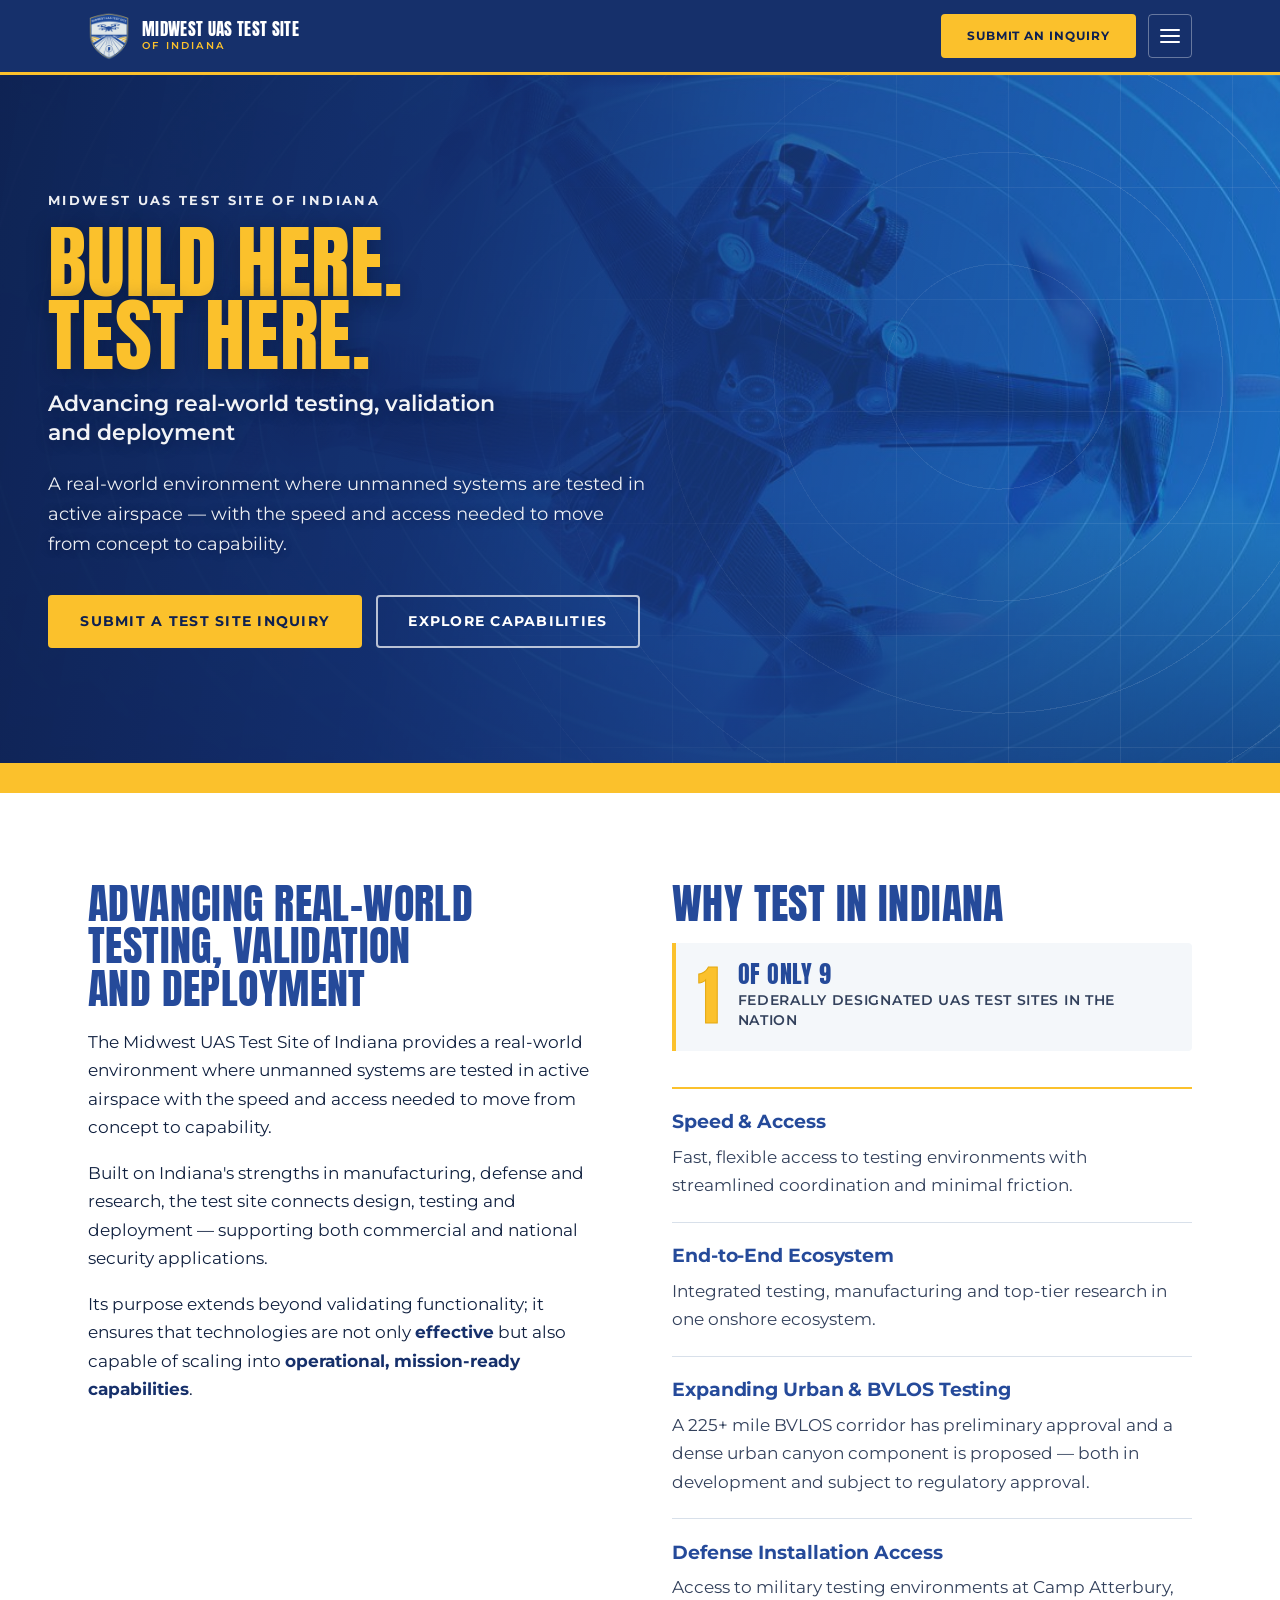
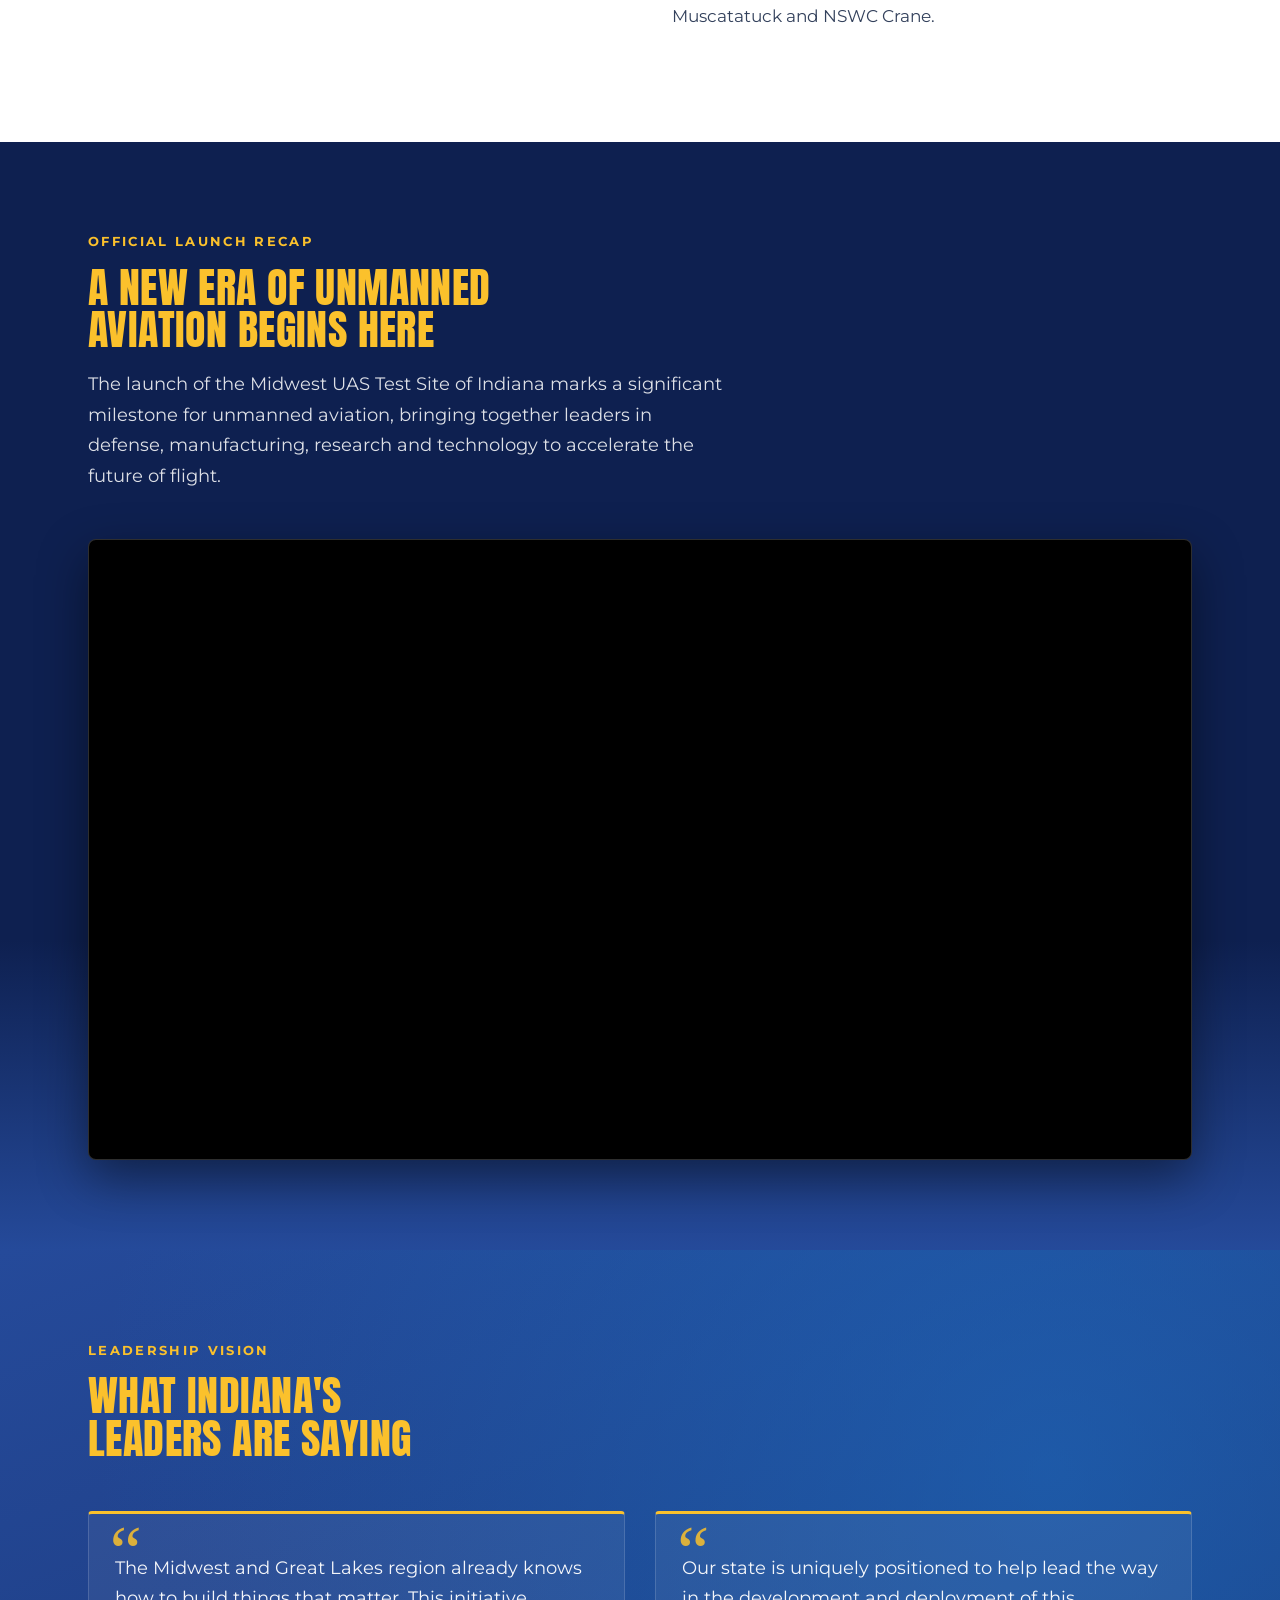
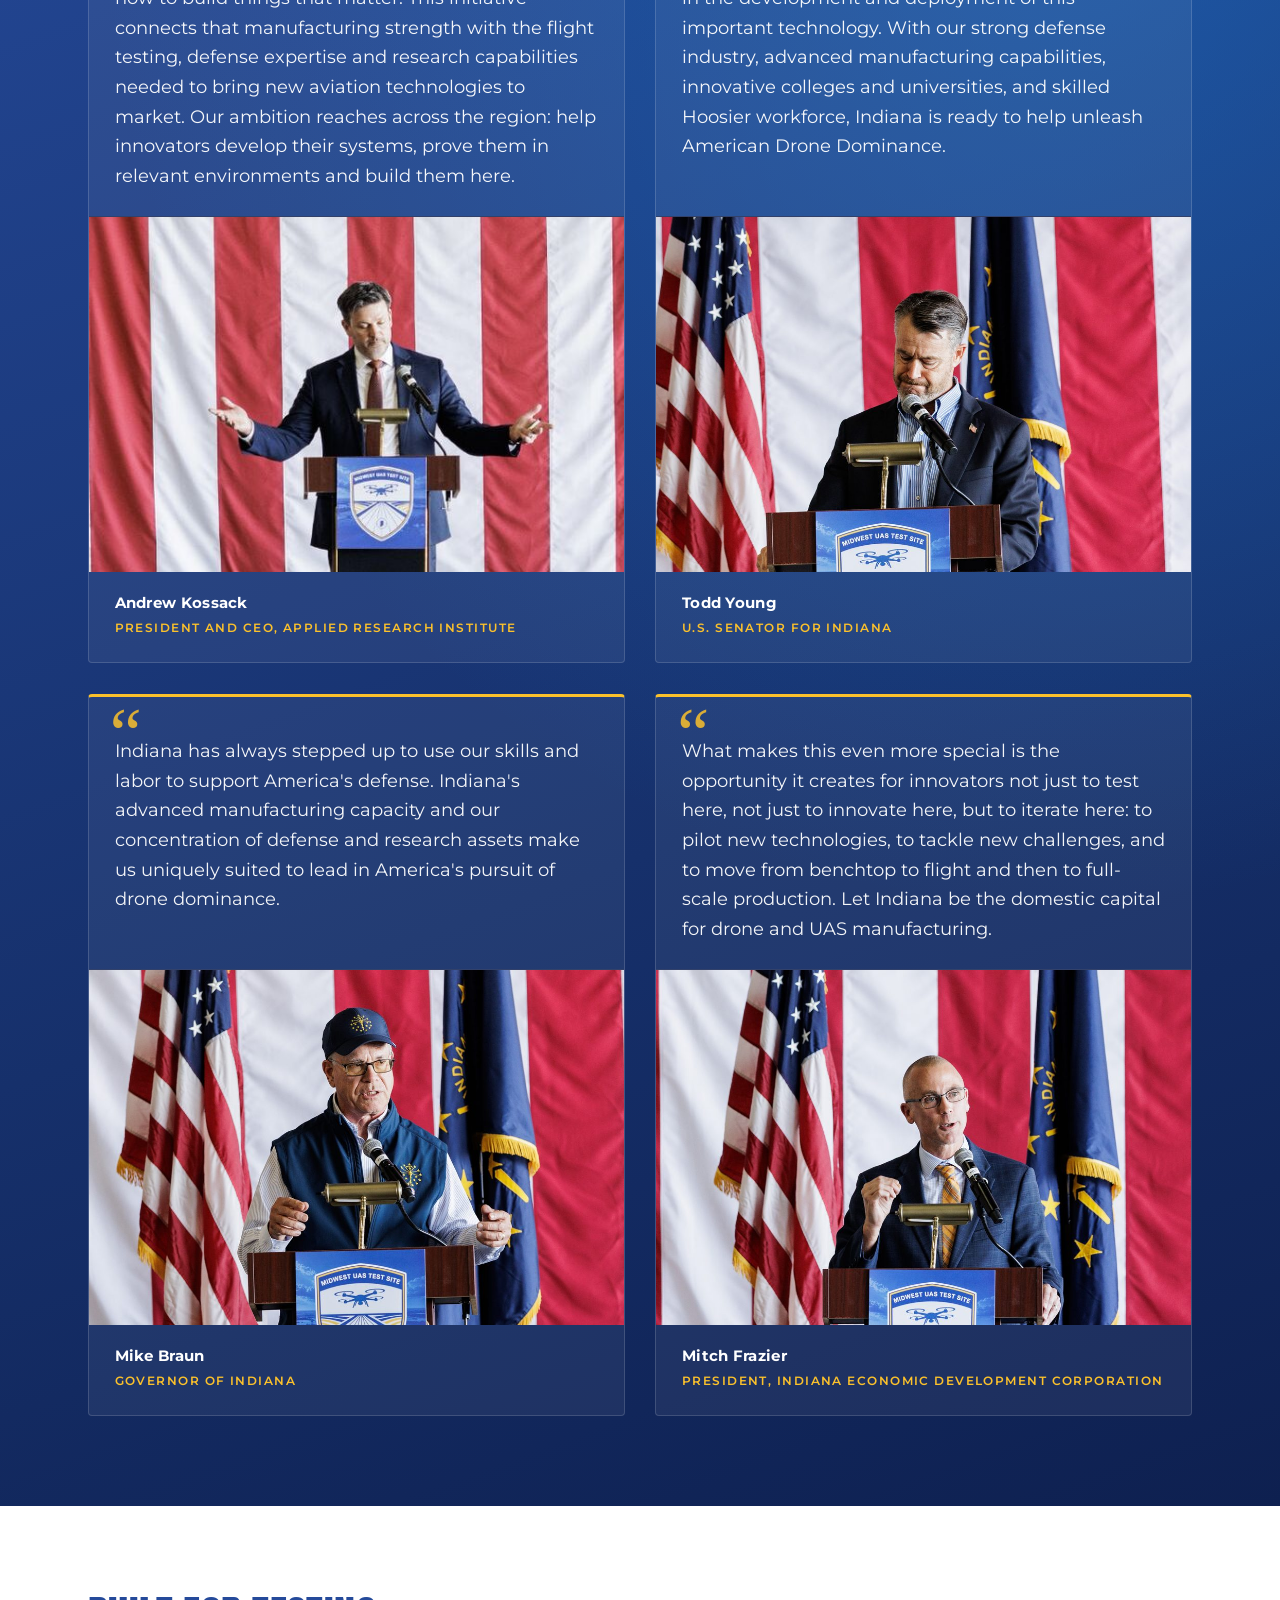
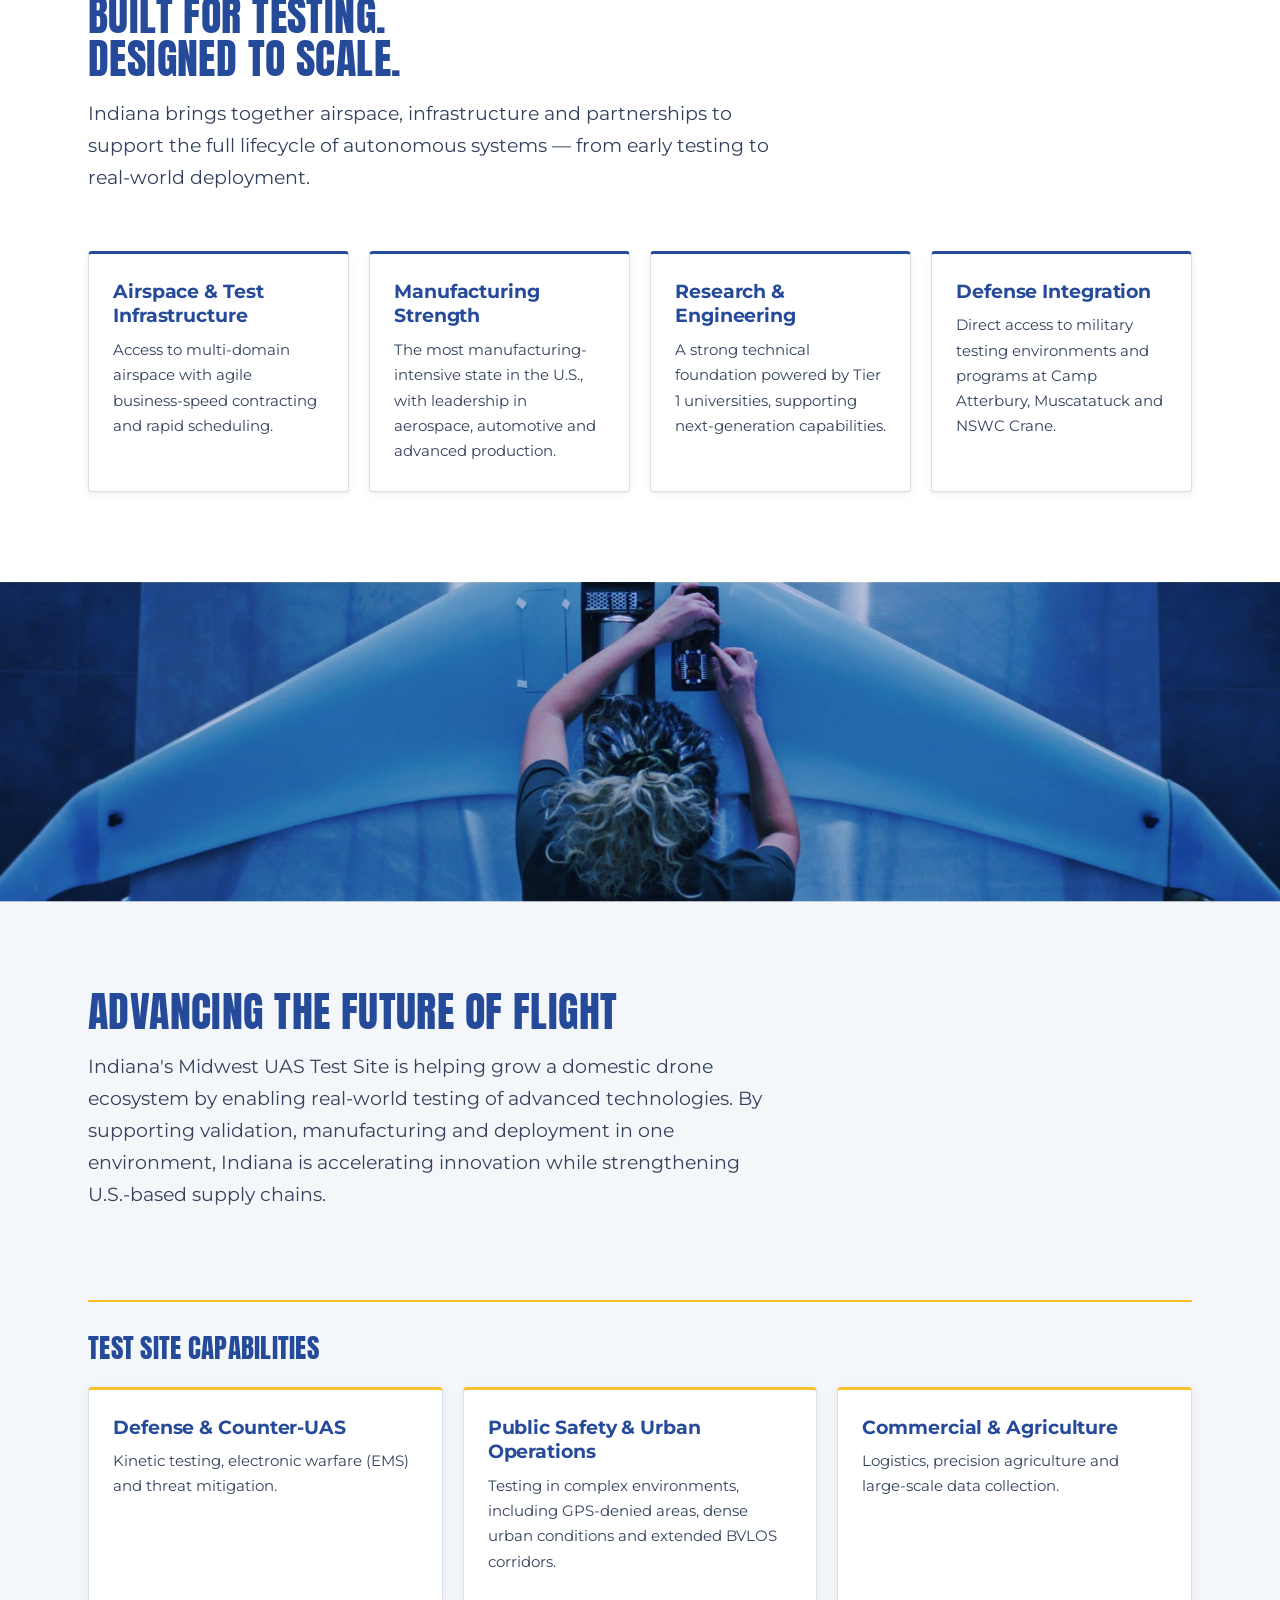
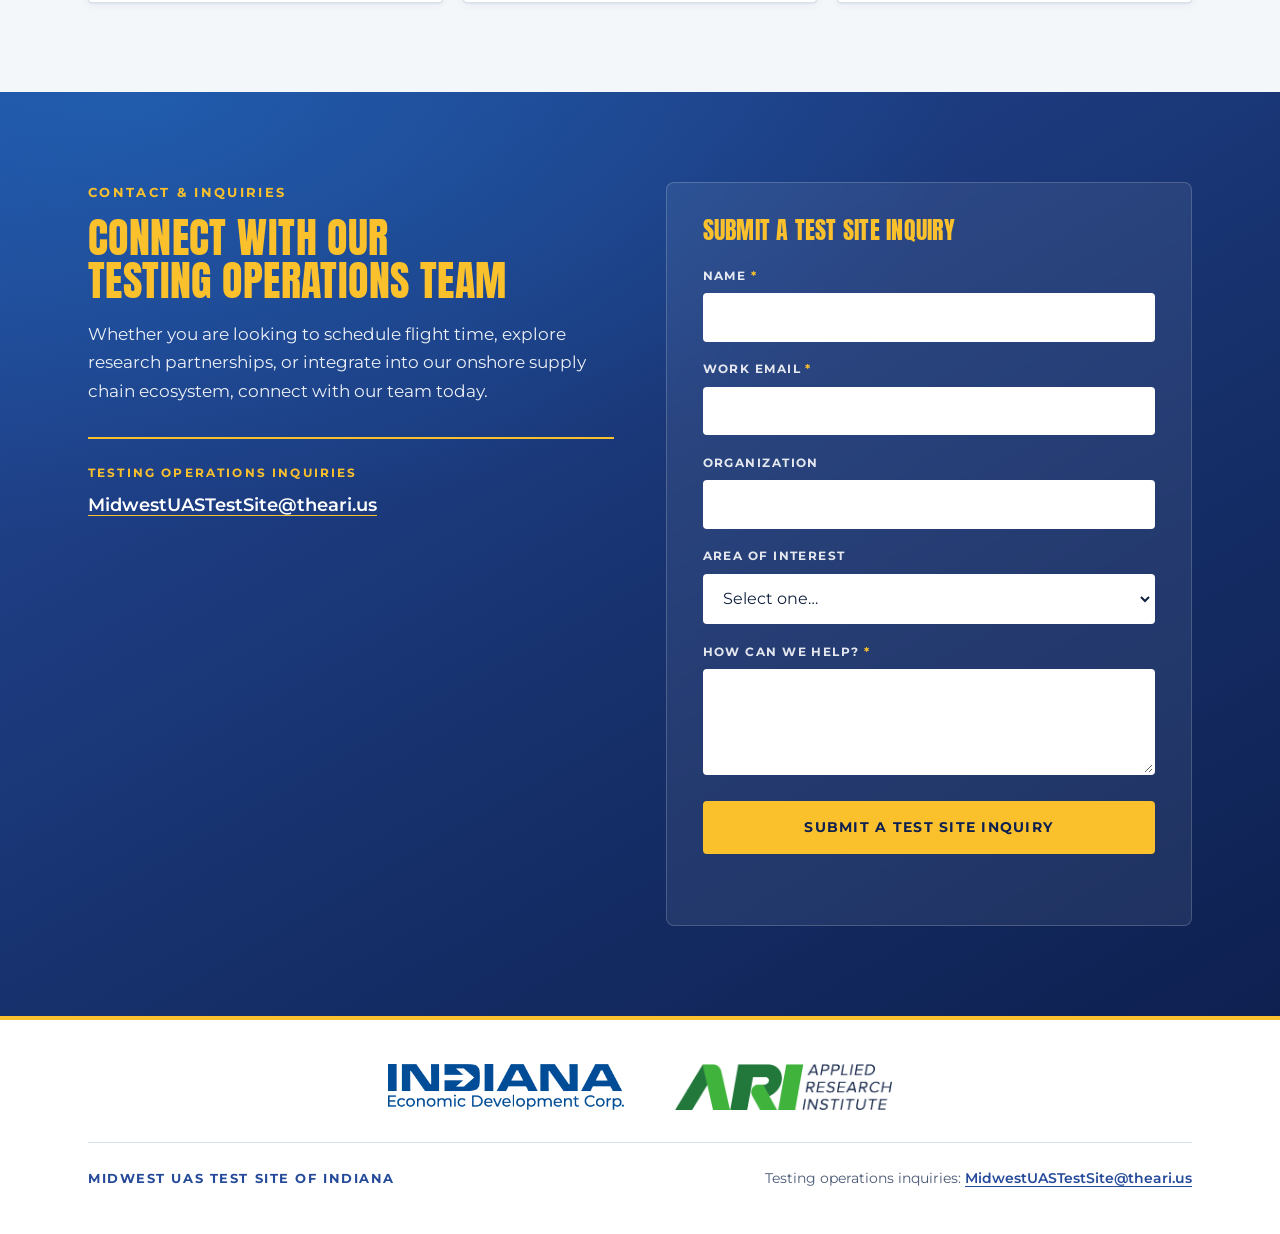
==== index.html @ 9ff648e1 "Photograph above the attribution; ribbon cutting opens /partners SPEAKER CARDS  The photograph moves" ====
<!DOCTYPE html>
<html lang="en" class="no-js">
<head>
<meta charset="utf-8">
<meta name="viewport" content="width=device-width, initial-scale=1">
<script>document.documentElement.classList.remove('no-js');</script>
<title>Midwest UAS Test Site of Indiana — Build Here. Test Here.</title>
<meta name="description" content="One of only 9 federally designated UAS test sites in the nation. The Midwest UAS Test Site of Indiana provides a real-world environment where unmanned systems are tested in active airspace with the speed and access needed to move from concept to capability.">
<link rel="canonical" href="https://www.midwestuastestsite.us/">
<meta property="og:url" content="https://www.midwestuastestsite.us/">
<meta name="theme-color" content="#254A9A">

<meta property="og:type" content="website">
<meta property="og:site_name" content="Midwest UAS Test Site of Indiana">
<meta property="og:title" content="Midwest UAS Test Site of Indiana — Build Here. Test Here.">
<meta property="og:description" content="Advancing real-world testing, validation and deployment. One of only 9 federally designated UAS test sites in the nation.">
<meta property="og:image" content="assets/img/hero-drone.jpg">
<meta name="twitter:card" content="summary_large_image">

<link rel="icon" href="assets/img/favicon.svg" type="image/svg+xml">
<link rel="apple-touch-icon" href="assets/img/apple-touch-icon.png">

<link rel="preload" href="/assets/fonts/Anton-400.woff2" as="font" type="font/woff2" crossorigin>
<link rel="preload" href="/assets/fonts/Montserrat-var.woff2" as="font" type="font/woff2" crossorigin>
<link rel="preload" as="image" href="assets/img/hero-drone-1600.jpg"
      imagesrcset="assets/img/hero-drone-1000.jpg 1000w, assets/img/hero-drone-1600.jpg 1600w, assets/img/hero-drone-2400.jpg 2400w"
      imagesizes="100vw">
<!-- ?v= is a cache buster. Bump it whenever site.css or site.js changes, or browsers
     will keep serving the old file against fresh HTML. -->
<link rel="stylesheet" href="assets/css/site.css?v=67">

<script type="application/ld+json">
{
  "@context": "https://schema.org",
  "@type": "GovernmentOrganization",
  "name": "Midwest UAS Test Site of Indiana",
  "alternateName": "Midwest UAS Test Site",
  "description": "One of only 9 federally designated UAS test sites in the nation, providing real-world testing, validation and deployment of unmanned aircraft systems in active airspace.",
  "areaServed": "Indiana, United States",
  "parentOrganization": [
    { "@type": "GovernmentOrganization", "name": "Indiana Economic Development Corporation" },
    { "@type": "Organization", "name": "Applied Research Institute" }
  ],
  "contactPoint": {
    "@type": "ContactPoint",
    "contactType": "Testing Operations",
    "email": "MidwestUASTestSite@theari.us"
  }
}
</script>
</head>
<body>

<a class="skip-link" href="#main">Skip to main content</a>

<!-- ============ HEADER ============ -->
<header class="site-header" id="siteHeader">
  <div class="wrap header-inner">
    <!-- The wordmark is the only link home now that the menu has no Home
         entry, so it is what marks the home page as current. -->
    <a class="brand" href="#top" aria-current="page" aria-label="Midwest UAS Test Site of Indiana — home">
      <img class="brand-mark" src="assets/img/logo-shield-mark.png" alt="" width="96" height="110" aria-hidden="true">
      <span class="brand-text">
        <span class="brand-line-1">Midwest UAS Test Site</span>
        <span class="brand-line-2">of Indiana</span>
      </span>
    </a>

    <div class="header-actions">
      <a class="btn btn-gold btn-sm nav-cta nav-cta-bar" href="#contact">Submit an Inquiry</a>
      <button type="button" class="nav-toggle" id="navToggle" aria-label="Menu"
              aria-expanded="false" aria-controls="primaryNav">
        <span class="nav-toggle-bars" aria-hidden="true"><span></span><span></span><span></span></span>
      </button>
    </div>

    <nav class="primary-nav" id="primaryNav" aria-label="Primary">
      <ul>
        <li><a href="/capabilities">Capabilities</a></li>
        <li><a href="/industries">Industries</a></li>
        <li><a href="/pricing">Pricing &amp; Scheduling</a></li>
        <li><a href="/partners">Partners</a></li>
        <li><a href="/membership">Membership</a></li>
      </ul>
      <a class="btn btn-gold btn-sm nav-cta nav-cta-drawer" href="#contact">Submit an Inquiry</a>
    </nav>
  </div>
</header>

<main id="main">

<!-- ============ HERO ============ -->
<section class="hero" id="top">
  <img class="hero-media" alt="" aria-hidden="true" decoding="async" fetchpriority="high"
       src="assets/img/hero-drone-1600.jpg"
       srcset="assets/img/hero-drone-1000.jpg 1000w,
               assets/img/hero-drone-1600.jpg 1600w,
               assets/img/hero-drone-2400.jpg 2400w"
       sizes="100vw" width="2400" height="929">
  <div class="hero-scrim" aria-hidden="true"></div>

  <div class="wrap hero-inner">
    <p class="eyebrow eyebrow-light">Midwest UAS Test Site of Indiana</p>
    <h1 class="hero-title">Build Here.<br>Test Here.</h1>
    <p class="hero-sub">Advancing real-world testing, validation and deployment</p>
    <p class="hero-lead">
      A real-world environment where unmanned systems are tested in active airspace — with the
      speed and access needed to move from concept to capability.
    </p>
    <div class="hero-actions">
      <a class="btn btn-gold" href="#contact">Submit a Test Site Inquiry</a>
      <a class="btn btn-ghost" href="#capabilities">Explore Capabilities</a>
    </div>
  </div>

  <!-- Decorative brand band closing the hero. No content by design. -->
  <div class="hero-stat" aria-hidden="true"></div>
</section>

<!-- ============ INTRO + WHY INDIANA ============ -->
<section class="section section-intro" id="why">
  <div class="wrap grid-2">

    <div class="reveal">
      <h2 class="h2">Advancing real-world testing, validation and deployment</h2>
      <div class="prose">
        <p>The Midwest UAS Test Site of Indiana provides a real-world environment where unmanned
          systems are tested in active airspace with the speed and access needed to move from
          concept to capability.</p>
        <p>Built on Indiana's strengths in manufacturing, defense and research, the test site
          connects design, testing and deployment — supporting both commercial and national
          security applications.</p>
        <p>Its purpose extends beyond validating functionality; it ensures that technologies are
          not only <strong>effective</strong> but also capable of scaling into
          <strong>operational, mission-ready capabilities</strong>.</p>
      </div>
    </div>

    <div class="reveal">
      <h2 class="h2">Why test in Indiana</h2>

      <div class="stat-block">
        <span class="stat-num" aria-hidden="true">1</span>
        <p class="stat-copy">
          <span class="stat-lead">Of only 9</span>
          <span class="stat-tail">Federally designated UAS test sites in the nation</span>
        </p>
      </div>

      <ul class="feature-list">
        <li>
          <h3 class="h4">Speed &amp; Access</h3>
          <p>Fast, flexible access to testing environments with streamlined coordination and
            minimal friction.</p>
        </li>
        <li>
          <h3 class="h4">End-to-End Ecosystem</h3>
          <p>Integrated testing, manufacturing and top-tier research in one onshore ecosystem.</p>
        </li>
        <li>
          <h3 class="h4">Expanding Urban &amp; BVLOS Testing</h3>
          <p>A 225+ mile BVLOS corridor has preliminary approval and a dense urban canyon
            component is proposed — both in development and subject to regulatory approval.</p>
        </li>
        <li>
          <h3 class="h4">Defense Installation Access</h3>
          <p>Access to military testing environments at Camp Atterbury, Muscatatuck and
            NSWC Crane.</p>
        </li>
      </ul>
    </div>

  </div>
</section>

<!-- ============ LAUNCH RECAP VIDEO ============ -->
<!-- Runs straight into the leadership section below it: both are dark, and
     together they read as one editorial chapter — the launch, then what the
     state's leaders said about it. -->
<section class="section section-launch" aria-labelledby="launch-h">
  <div class="wrap">
    <header class="launch-head reveal">
      <p class="eyebrow eyebrow-gold">Official launch recap</p>
      <h2 class="h2 h2-light" id="launch-h">A new era of unmanned aviation begins here</h2>
      <p class="launch-lead">The launch of the Midwest UAS Test Site of Indiana marks a
        significant milestone for unmanned aviation, bringing together leaders in defense,
        manufacturing, research and technology to accelerate the future of flight.</p>
    </header>

    <!-- The ratio is held by the wrapper, not by the iframe's own width/height
         attributes, so the frame can be fluid without ever reserving the wrong
         box and shifting the page as it loads. -->
    <figure class="launch-video reveal">
      <div class="launch-frame">
        <iframe src="https://www.youtube.com/embed/xlPwOLCDKng"
                title="Midwest UAS Test Site of Indiana Launch Recap"
                loading="lazy"
                allow="accelerometer; autoplay; clipboard-write; encrypted-media; gyroscope; picture-in-picture; web-share"
                referrerpolicy="strict-origin-when-cross-origin"
                allowfullscreen></iframe>
      </div>
    </figure>

  </div>
</section>

<!-- ============ LEADERSHIP VISION ============ -->
<section class="section section-quotes" aria-labelledby="quotes-h">
  <div class="wrap">
    <header class="quotes-head reveal">
      <p class="eyebrow eyebrow-gold">Leadership Vision</p>
      <h2 class="h2 h2-light" id="quotes-h">What Indiana's leaders are saying</h2>
    </header>

    <!-- Generated. Edit SPEAKERS in tools/site_data.py and re-run
         tools/build_pages.py — do not hand-edit between the markers. -->
    <!-- leadership:start — generated from SPEAKERS in site_data.py -->
    <div class="speaker-grid">
      <figure class="speaker speaker-has-photo reveal">
        <div class="speaker-body">
          <blockquote class="speaker-quote"><p>The Midwest and Great Lakes region already knows how to build things that matter. This initiative connects that manufacturing strength with the flight testing, defense expertise and research capabilities needed to bring new aviation technologies to market. Our ambition reaches across the region: help innovators develop their systems, prove them in relevant environments and build them here.</p></blockquote>
        </div>
        <div class="speaker-portrait"><img src="assets/img/speakers/andrew-kossack.jpg" alt="Andrew Kossack speaking at a lectern bearing the Midwest UAS Test Site shield, in front of a large American flag." width="576" height="384" loading="lazy" decoding="async"></div>
        <figcaption class="speaker-id">
          <span class="speaker-name">Andrew Kossack</span>
          <span class="speaker-role">President and CEO, Applied Research Institute</span>
        </figcaption>
      </figure>
      <figure class="speaker speaker-has-photo reveal">
        <div class="speaker-body">
          <blockquote class="speaker-quote"><p>Our state is uniquely positioned to help lead the way in the development and deployment of this important technology. With our strong defense industry, advanced manufacturing capabilities, innovative colleges and universities, and skilled Hoosier workforce, Indiana is ready to help unleash American Drone Dominance.</p></blockquote>
        </div>
        <div class="speaker-portrait"><img src="assets/img/speakers/todd-young.jpg" alt="U.S. Senator Todd Young speaking at a lectern bearing the Midwest UAS Test Site shield, in front of a large American flag." width="1040" height="693" loading="lazy" decoding="async"></div>
        <figcaption class="speaker-id">
          <span class="speaker-name">Todd Young</span>
          <span class="speaker-role">U.S. Senator for Indiana</span>
        </figcaption>
      </figure>
      <figure class="speaker speaker-has-photo reveal">
        <div class="speaker-body">
          <blockquote class="speaker-quote"><p>Indiana has always stepped up to use our skills and labor to support America's defense. Indiana's advanced manufacturing capacity and our concentration of defense and research assets make us uniquely suited to lead in America's pursuit of drone dominance.</p></blockquote>
        </div>
        <div class="speaker-portrait"><img src="assets/img/speakers/mike-braun.jpg" alt="Governor Mike Braun speaking at a lectern bearing the Midwest UAS Test Site shield, between the American and Indiana flags." width="1040" height="693" loading="lazy" decoding="async"></div>
        <figcaption class="speaker-id">
          <span class="speaker-name">Mike Braun</span>
          <span class="speaker-role">Governor of Indiana</span>
        </figcaption>
      </figure>
      <figure class="speaker speaker-has-photo reveal">
        <div class="speaker-body">
          <blockquote class="speaker-quote"><p>What makes this even more special is the opportunity it creates for innovators not just to test here, not just to innovate here, but to iterate here: to pilot new technologies, to tackle new challenges, and to move from benchtop to flight and then to full-scale production. Let Indiana be the domestic capital for drone and UAS manufacturing.</p></blockquote>
        </div>
        <div class="speaker-portrait"><img src="assets/img/speakers/mitch-frazier.jpg" alt="Mitch Frazier speaking at a lectern bearing the Midwest UAS Test Site shield, between the American and Indiana flags." width="1040" height="693" loading="lazy" decoding="async"></div>
        <figcaption class="speaker-id">
          <span class="speaker-name">Mitch Frazier</span>
          <span class="speaker-role">President, Indiana Economic Development Corporation</span>
        </figcaption>
      </figure>
    </div>
    <!-- leadership:end -->
  </div>
</section>

<!-- ============ BUILT FOR TESTING / DESIGNED TO SCALE ============ -->
<section class="section" id="scale">
  <div class="wrap">
    <header class="section-head reveal">
      <h2 class="h2">Built for testing.<br>Designed to scale.</h2>
      <p class="section-intro-copy">Indiana brings together airspace, infrastructure and
        partnerships to support the full lifecycle of autonomous systems — from early testing to
        real-world deployment.</p>
    </header>

    <ul class="card-grid card-grid-4">
      <li class="card reveal">
        <h3 class="h4">Airspace &amp; Test Infrastructure</h3>
        <p>Access to multi-domain airspace with agile business-speed contracting and rapid
          scheduling.</p>
      </li>
      <li class="card reveal">
        <h3 class="h4">Manufacturing Strength</h3>
        <p>The most manufacturing-intensive state in the U.S., with leadership in aerospace,
          automotive and advanced production.</p>
      </li>
      <li class="card reveal">
        <h3 class="h4">Research &amp; Engineering</h3>
        <p>A strong technical foundation powered by Tier 1 universities, supporting
          next-generation capabilities.</p>
      </li>
      <li class="card reveal">
        <h3 class="h4">Defense Integration</h3>
        <p>Direct access to military testing environments and programs at Camp Atterbury,
          Muscatatuck and NSWC Crane.</p>
      </li>
    </ul>
  </div>
</section>

<!-- ============ IMAGE BAND ============ -->
<div class="band" role="img" aria-label="An engineer inspects a fixed-wing unmanned aircraft in a test facility."></div>

<!-- ============ ADVANCING THE FUTURE OF FLIGHT + CAPABILITIES ============ -->
<section class="section section-capabilities" id="capabilities">
  <div class="wrap">
    <header class="section-head reveal">
      <h2 class="h2">Advancing the future of flight</h2>
      <p class="section-intro-copy">Indiana's Midwest UAS Test Site is helping grow a domestic
        drone ecosystem by enabling real-world testing of advanced technologies. By supporting
        validation, manufacturing and deployment in one environment, Indiana is accelerating
        innovation while strengthening U.S.-based supply chains.</p>
    </header>

    <h3 class="h3 rule-top">Test site capabilities</h3>
    <ul class="card-grid card-grid-3">
      <li class="card card-accent reveal">
        <h4 class="h4">Defense &amp; Counter-UAS</h4>
        <p>Kinetic testing, electronic warfare (EMS) and threat mitigation.</p>
      </li>
      <li class="card card-accent reveal">
        <h4 class="h4">Public Safety &amp; Urban Operations</h4>
        <p>Testing in complex environments, including GPS-denied areas, dense urban conditions
          and extended BVLOS corridors.</p>
      </li>
      <li class="card card-accent reveal">
        <h4 class="h4">Commercial &amp; Agriculture</h4>
        <p>Logistics, precision agriculture and large-scale data collection.</p>
      </li>
    </ul>
  </div>
</section>

<!-- ============ CONTACT ============ -->
<section class="section section-contact" id="contact">
  <div class="wrap contact-layout">

    <div class="contact-intro reveal">
      <p class="eyebrow eyebrow-gold">Contact &amp; Inquiries</p>
      <h2 class="h2 h2-light">Connect with our testing operations team</h2>
      <p class="contact-copy">Whether you are looking to schedule flight time, explore research
        partnerships, or integrate into our onshore supply chain ecosystem, connect with our team
        today.</p>

      <div class="poc">
        <p class="poc-label">Testing Operations Inquiries</p>
        <p class="poc-email"><a href="mailto:MidwestUASTestSite@theari.us">MidwestUASTestSite@theari.us</a></p>
      </div>
    </div>

    <div class="contact-form-wrap reveal">
      <form class="inquiry-form" id="inquiryForm" novalidate>
        <p class="form-title">Submit a test site inquiry</p>

        <div class="field">
          <label for="f-name">Name <span class="req" aria-hidden="true">*</span></label>
          <input type="text" id="f-name" name="name" autocomplete="name" required
                 aria-describedby="e-name">
          <p class="error" id="e-name" hidden></p>
        </div>

        <div class="field">
          <label for="f-email">Work email <span class="req" aria-hidden="true">*</span></label>
          <input type="email" id="f-email" name="email" autocomplete="email" required
                 aria-describedby="e-email">
          <p class="error" id="e-email" hidden></p>
        </div>

        <div class="field">
          <label for="f-org">Organization</label>
          <input type="text" id="f-org" name="organization" autocomplete="organization">
        </div>

        <div class="field">
          <label for="f-interest">Area of interest</label>
          <select id="f-interest" name="interest">
            <option value="">Select one…</option>
            <option>Schedule flight time</option>
            <option>Defense &amp; Counter-UAS</option>
            <option>Public Safety &amp; Urban Operations</option>
            <option>Commercial &amp; Agriculture</option>
            <option>Research partnership</option>
            <option>Supply chain / manufacturing</option>
            <option>Other</option>
          </select>
        </div>

        <div class="field">
          <label for="f-msg">How can we help? <span class="req" aria-hidden="true">*</span></label>
          <textarea id="f-msg" name="message" rows="4" required aria-describedby="e-msg"></textarea>
          <p class="error" id="e-msg" hidden></p>
        </div>

        <!-- Honeypot. Hidden from sight and from assistive tech; bots that fill every
             field give themselves away. Never remove without replacing the spam guard. -->
        <div class="hp" aria-hidden="true">
          <label for="f-website">Leave this field empty</label>
          <input type="text" id="f-website" name="website" tabindex="-1" autocomplete="off">
        </div>

        <button type="submit" class="btn btn-gold btn-block">Submit a Test Site Inquiry</button>
        <p class="form-note" id="formStatus" role="status" aria-live="polite"></p>
      </form>
    </div>

  </div>
</section>

</main>

<!-- ============ FOOTER ============ -->
<footer class="site-footer">
  <div class="wrap">
    <div class="footer-logos">
      <a class="footer-logo" href="https://iedc.in.gov/" target="_blank" rel="noopener noreferrer">
        <img src="assets/img/logo-iedc.png" alt="Indiana Economic Development Corporation"
             width="738" height="144" loading="lazy" decoding="async">
      </a>
      <!-- Federal agency seals and logos are intentionally absent. Under the Test Site
           OTA, Agency and Federal Government seals, trademarks, logos, service marks and
           trade names may not be displayed without prior written permission from the
           Agency. Add none here without that written approval on file. -->
      <a class="footer-logo" href="https://theari.us/" target="_blank" rel="noopener noreferrer">
        <img src="assets/img/logo-ari.png" alt="Applied Research Institute"
             width="458" height="97" loading="lazy" decoding="async">
      </a>
    </div>

    <div class="footer-bar">
      <p class="footer-brand">Midwest UAS Test Site of Indiana</p>
      <p class="footer-meta">
        Testing operations inquiries:
        <a href="mailto:MidwestUASTestSite@theari.us">MidwestUASTestSite@theari.us</a>
      </p>
    </div>
  </div>
</footer>

<script src="assets/js/site.js?v=67" defer></script>
</body>
</html>
---- assets/css/site.css ----
/* =====================================================================
   Midwest UAS Test Site of Indiana — Phase 1 landing page
   Brand tokens sampled directly from the IEDC print piece.
   ===================================================================== */

/* ---------- Fonts (self-hosted) ---------- */
@font-face {
  font-family: 'Anton';
  font-style: normal;
  font-weight: 400;
  font-display: swap;
  src: url('../fonts/Anton-400.woff2') format('woff2');
  unicode-range: U+0000-00FF, U+0131, U+0152-0153, U+02BB-02BC, U+02C6, U+02DA, U+02DC,
                 U+0304, U+0308, U+0329, U+2000-206F, U+20AC, U+2122, U+2191, U+2193,
                 U+2212, U+2215, U+FEFF, U+FFFD;
}
@font-face {
  font-family: 'Montserrat';
  font-style: normal;
  font-weight: 100 900;
  font-display: swap;
  src: url('../fonts/Montserrat-var.woff2') format('woff2');
  unicode-range: U+0000-00FF, U+0131, U+0152-0153, U+02BB-02BC, U+02C6, U+02DA, U+02DC,
                 U+0304, U+0308, U+0329, U+2000-206F, U+20AC, U+2122, U+2191, U+2193,
                 U+2212, U+2215, U+FEFF, U+FFFD;
}

/* ---------- Tokens ---------- */
:root {
  /* Core brand — sampled from the print PDF */
  --blue:        #254A9A;   /* IEDC primary blue */
  --blue-deep:   #16306B;
  --blue-night:  #0E2050;
  --blue-mid:    #1D6FC3;   /* hero gradient blue */
  --gold:        #FBC12C;   /* IEDC gold */
  --gold-deep:   #E3A70E;
  --mist:        #E0E7E9;   /* light blue-grey from the shield */

  --paper:       #FFFFFF;
  --paper-alt:   #F4F7FA;
  --ink:         #10203F;
  --ink-soft:    #33415C;
  --ink-muted:   #4A5A76;
  --line:        #D8E0EA;

  /* Caveat badge ("In development"). Amber reads as a qualifier rather than a
     feature, and this pairing is 6.4:1 — the brand gold on white is only 2.1:1
     and cannot carry text. */
  --warn-bg:     #FFF3D1;
  --warn-ink:    #7A4F00;

  --wrap:        1200px;
  --gutter:      clamp(1.25rem, 4vw, 3rem);

  --radius:      4px;
  --radius-lg:   8px;

  --step:        clamp(3.5rem, 7vw, 6.5rem);   /* vertical section rhythm */

  --shadow-sm:   0 1px 2px rgba(16, 32, 63, .06), 0 2px 8px rgba(16, 32, 63, .06);
  --shadow-md:   0 4px 12px rgba(16, 32, 63, .08), 0 12px 32px rgba(16, 32, 63, .10);

  --ease:        cubic-bezier(.22, .61, .36, 1);

  --icon-external: url("data:image/svg+xml,%3Csvg xmlns='http://www.w3.org/2000/svg' viewBox='0 0 24 24' fill='none' stroke='%23000' stroke-width='2.5' stroke-linecap='round' stroke-linejoin='round'%3E%3Cpath d='M7 17 17 7'/%3E%3Cpath d='M8 7h9v9'/%3E%3C/svg%3E");
}

/* ---------- Reset ---------- */
*, *::before, *::after { box-sizing: border-box; }
html { -webkit-text-size-adjust: 100%; scroll-behavior: smooth; }
body {
  margin: 0;
  font-family: 'Montserrat', -apple-system, BlinkMacSystemFont, 'Segoe UI', Roboto, Helvetica, Arial, sans-serif;
  font-size: clamp(1rem, .97rem + .16vw, 1.0625rem);
  line-height: 1.68;
  color: var(--ink);
  background: var(--paper);
  -webkit-font-smoothing: antialiased;
  text-rendering: optimizeLegibility;
}
img { max-width: 100%; height: auto; display: block; }
h1, h2, h3, h4, p, ul, ol, figure, blockquote { margin: 0; }
ul, ol { padding: 0; list-style: none; }
a { color: inherit; }

/* Scroll-margin so sticky header never covers anchored headings */
[id] { scroll-margin-top: 6.5rem; }

/* ---------- Utilities ---------- */
.wrap { width: 100%; max-width: var(--wrap); margin-inline: auto; padding-inline: var(--gutter); }

.sr-only {
  position: absolute; width: 1px; height: 1px; padding: 0; margin: -1px;
  overflow: hidden; clip: rect(0 0 0 0); clip-path: inset(50%); white-space: nowrap; border: 0;
}

.skip-link {
  position: absolute; left: 50%; top: 0; transform: translate(-50%, -120%);
  z-index: 200; background: var(--gold); color: var(--blue-night);
  font-weight: 700; padding: .75rem 1.25rem; border-radius: 0 0 var(--radius) var(--radius);
  text-decoration: none; transition: transform .18s var(--ease);
}
.skip-link:focus { transform: translate(-50%, 0); }

:where(a, button, input, select, textarea, summary):focus-visible {
  outline: 3px solid var(--gold);
  outline-offset: 3px;
  border-radius: 2px;
}
.section-quotes :focus-visible,
.section-contact :focus-visible,
.site-header :focus-visible { outline-color: var(--gold); }

/* ---------- Type scale ---------- */
.h2, .h3, .hero-title, .hero-sub, .h4,
.stat-num, .form-title, .brand-line-1 {
  font-family: 'Anton', 'Arial Narrow', Impact, sans-serif;
  font-weight: 400;
  text-transform: uppercase;
  letter-spacing: .01em;
  line-height: .95;
}

.h2 {
  font-size: clamp(1.75rem, 1.35rem + 1.7vw, 2.6rem);
  line-height: 1.02;
  color: var(--blue);
  margin-bottom: 1.1rem;
  text-wrap: balance;
}
.h2-light { color: var(--gold); }

.h3 {
  font-size: clamp(1.3rem, 1.15rem + .7vw, 1.7rem);
  line-height: 1.05;
  color: var(--blue);
  margin-bottom: 1.5rem;
}

/* Card and group titles read better in the body face at this size —
   heavy condensed caps get hard to scan below about 20px. */
.h4 {
  font-family: 'Montserrat', sans-serif;
  font-weight: 700;
  text-transform: none;
  letter-spacing: -.005em;
  font-size: clamp(1.0625rem, 1rem + .28vw, 1.1875rem);
  color: var(--blue);
  line-height: 1.3;
  margin-bottom: .5rem;
}

.eyebrow {
  font-size: .8125rem;
  font-weight: 700;
  letter-spacing: .18em;
  text-transform: uppercase;
  margin-bottom: .85rem;
}
.eyebrow-gold  { color: var(--gold); }
/* Gold on a light background is ~1.75:1 and fails AA. Light sections use this. */
.eyebrow-blue  { color: var(--blue); }
.eyebrow-light { color: rgba(255, 255, 255, .92); }

.prose p + p { margin-top: 1.05rem; }
.prose strong { font-weight: 700; color: var(--blue-deep); }

.rule-top {
  padding-top: 2rem;
  border-top: 2px solid var(--gold);
  margin-top: var(--step);
}

/* ---------- Buttons ---------- */
.btn {
  --btn-bg: var(--gold);
  --btn-fg: var(--blue-night);
  display: inline-flex; align-items: center; justify-content: center; gap: .5rem;
  font-family: 'Montserrat', sans-serif;
  font-size: .875rem; font-weight: 700; letter-spacing: .09em; text-transform: uppercase;
  line-height: 1.2; text-align: center; text-decoration: none;
  padding: 1rem 1.9rem; border: 2px solid transparent; border-radius: var(--radius);
  background: var(--btn-bg); color: var(--btn-fg); cursor: pointer;
  transition: background-color .18s var(--ease), color .18s var(--ease),
              border-color .18s var(--ease), transform .18s var(--ease);
}
.btn:hover { transform: translateY(-2px); }
.btn:active { transform: translateY(0); }

.btn-gold  { background: var(--gold); color: var(--blue-night); border-color: var(--gold); }
.btn-gold:hover { background: var(--gold-deep); border-color: var(--gold-deep); }

.btn-ghost { background: transparent; color: #fff; border-color: rgba(255, 255, 255, .7); }
.btn-ghost:hover { background: rgba(255, 255, 255, .12); border-color: #fff; }

.btn-sm { padding: .8rem 1.5rem; font-size: .75rem; letter-spacing: .08em; }
.btn-block { width: 100%; }

/* ============================================================
   HEADER
   ============================================================ */
.site-header {
  position: sticky; top: 0; z-index: 100;
  background: var(--blue-deep);
  border-bottom: 3px solid var(--gold);
  transition: background-color .25s var(--ease), box-shadow .25s var(--ease);
}
.site-header.is-stuck { box-shadow: 0 6px 24px rgba(14, 32, 80, .28); }

.header-inner {
  /* Positioned so the drawer can hang from it: `right: var(--gutter)` then
     lands on the content edge, lining the panel up with the menu button
     rather than with the viewport. */
  position: relative;
  display: flex; align-items: center; justify-content: space-between;
  gap: 1rem; min-height: 4.5rem;
}

.brand { display: flex; align-items: center; gap: .75rem; text-decoration: none; color: #fff; }
.brand-mark { width: 42px; height: auto; flex: none; }
.brand-text { display: flex; flex-direction: column; line-height: 1; }
/* The wordmark is a name, not a sentence — letting it wrap turns it into
   three stacked fragments as the nav tightens. */
.brand-line-1, .brand-line-2 { white-space: nowrap; }
.brand-line-1 {
  font-size: 1.0625rem; letter-spacing: .02em; color: #fff;
}
.brand-line-2 {
  font-size: .625rem; font-weight: 600; letter-spacing: .22em;
  text-transform: uppercase; color: var(--gold); margin-top: .22rem;
}

/* The bar carries the wordmark, the gold CTA and the menu button; every
   destination lives in the drawer, at every width. Six pages plus the CTA
   will not sit beside the wordmark until about 1150px, so a row nav would
   collapse on most laptops anyway — one drawer behaves the same everywhere
   and there is only one layout to get right. */
.header-actions { display: flex; align-items: center; gap: .75rem; }

.nav-toggle {
  display: flex; align-items: center; justify-content: center;
  width: 2.75rem; height: 2.75rem; padding: 0;
  background: transparent; border: 1px solid rgba(255, 255, 255, .35);
  border-radius: var(--radius); cursor: pointer;
  color: #fff;
  transition: background-color .18s var(--ease), border-color .18s var(--ease);
}
.nav-toggle:hover { background: rgba(255, 255, 255, .08); border-color: rgba(255, 255, 255, .6); }
.nav-toggle[aria-expanded="true"] { background: rgba(255, 255, 255, .1); border-color: var(--gold); }

.nav-toggle-bars { display: block; width: 1.25rem; flex: none; }
.nav-toggle-bars span {
  display: block; height: 2px; background: #fff; border-radius: 2px;
  transition: transform .22s var(--ease), opacity .18s var(--ease);
}
.nav-toggle-bars span + span { margin-top: 4px; }
.nav-toggle[aria-expanded="true"] .nav-toggle-bars span:nth-child(1) { transform: translateY(6px) rotate(45deg); }
.nav-toggle[aria-expanded="true"] .nav-toggle-bars span:nth-child(2) { opacity: 0; }
.nav-toggle[aria-expanded="true"] .nav-toggle-bars span:nth-child(3) { transform: translateY(-6px) rotate(-45deg); }

.primary-nav {
  position: absolute; top: 100%; right: var(--gutter);
  width: min(21rem, calc(100vw - var(--gutter) * 2));
  display: none; flex-direction: column; align-items: stretch;
  background: var(--blue-deep);
  border: 1px solid rgba(255, 255, 255, .14);
  border-top: none;
  border-bottom: 3px solid var(--gold);
  border-radius: 0 0 var(--radius) var(--radius);
  padding: .5rem 1.4rem 1.4rem;
  box-shadow: 0 22px 44px rgba(14, 32, 80, .42);
  /* Six links and a button overrun a short landscape phone, and the panel
     hangs off a sticky header, so it cannot be scrolled to. Cap it against
     what is left below the bar and let the panel itself scroll. */
  max-height: calc(100vh - 4.5rem - 3px);
  max-height: calc(100dvh - 4.5rem - 3px);
  overflow-y: auto;
}
.primary-nav.is-open { display: flex; }

.primary-nav > ul { display: flex; flex-direction: column; align-items: stretch; }
/* Scoped to the list, not to every link in the nav: as `.primary-nav a` this
   set `display: block` on the gold CTA too, which outranks `.nav-cta-drawer`
   and put a second copy of it on screen beside the one in the bar. */
.primary-nav > ul a {
  display: block; padding: .95rem 0;
  font-size: .9375rem; font-weight: 600; letter-spacing: .04em;
  color: rgba(255, 255, 255, .88); text-decoration: none;
  border-bottom: 1px solid rgba(255, 255, 255, .14);
  transition: color .16s var(--ease), border-color .16s var(--ease);
}
.primary-nav > ul a:hover { color: #fff; border-bottom-color: var(--gold); }
.primary-nav > ul a.is-active { color: var(--gold); border-bottom-color: var(--gold); }
/* The panel edge already closes the list; a rule under the last item just
   floats above the padding. Hover and current-page still paint their own. */
.primary-nav > ul li:last-child a:not(:hover):not(.is-active) { border-bottom-color: transparent; }

/* Higher specificity than `.primary-nav a`, which would otherwise repaint the
   gold CTA's label white and flatten its padding to the nav-link value —
   leaving the button with no horizontal padding at all. */
.primary-nav .nav-cta {
  color: var(--blue-night);
  border-bottom: none;
  padding: .8rem 1.5rem;
  margin-top: 1.15rem;
}
.primary-nav .nav-cta:hover { color: var(--blue-night); border-bottom-color: transparent; }

/* One CTA is visible at a time, never both: below 560px the bar has no room
   for it beside the wordmark and the menu button, so the drawer's copy takes
   over. `display: none` keeps the hidden one out of the tab order and out of
   the accessibility tree, so the link is never announced twice. */
.nav-cta-drawer { display: none; }
@media (max-width: 559px) {
  .nav-cta-bar { display: none; }
  .nav-cta-drawer { display: block; text-align: center; }
  /* Full-bleed drawer on a phone — a floating card wastes the width. */
  .primary-nav {
    right: 0; left: 0; width: auto;
    border-inline: none; border-radius: 0;
    padding-inline: var(--gutter);
  }
}
/* Without JS the button cannot open anything, and the drawer is the only
   navigation there is — so the panel unfolds into a wrapping row under the
   bar and the button goes away. The nav is reachable before a byte of
   script runs, which is the whole point of the no-js class. */
.no-js .header-inner { flex-wrap: wrap; }
.no-js .nav-toggle,
.no-js .nav-cta-drawer { display: none; }
.no-js .primary-nav {
  position: static; display: block; width: 100%;
  max-height: none; overflow: visible;
  border: none; border-radius: 0; box-shadow: none;
  padding: 0 0 .6rem;
}
.no-js .primary-nav > ul {
  flex-direction: row; flex-wrap: wrap; align-items: center;
  gap: 0 1.5rem;
}
.no-js .primary-nav > ul a {
  padding: .35rem 0;
  font-size: .8125rem; letter-spacing: .06em; text-transform: uppercase;
  border-bottom: 2px solid transparent;
}
.no-js .primary-nav > ul a.is-active { border-bottom-color: var(--gold); }

/* ============================================================
   HERO
   ============================================================ */
.hero { position: relative; isolation: isolate; background: var(--blue-deep); overflow: hidden; }

.hero-media {
  position: absolute; inset: 0; z-index: -2;
  width: 100%; height: 100%;
  object-fit: cover;
  object-position: 50% center;   /* drone centred on narrow screens */
}
@media (min-width: 900px) {
  /* Shift the crop so the aircraft sits right of the headline column */
  .hero-media { object-position: 30% center; }
}
.hero-scrim {
  position: absolute; inset: 0; z-index: -1;
  background:
    linear-gradient(100deg,
      rgba(14, 32, 80, .97) 0%,
      rgba(19, 45, 108, .93) 34%,
      rgba(27, 66, 143, .72) 58%,
      rgba(29, 111, 195, .38) 100%),
    linear-gradient(to top, rgba(14, 32, 80, .85) 0%, rgba(14, 32, 80, 0) 42%);
}

/* Airspace grid and range rings, over the scrim and under the text.
   Masked diagonally so it only exists on the open right-hand side of the
   frame: the headline column keeps the flat scrim it was tuned against, so
   nothing here touches the contrast the type relies on. Decorative only —
   the scrim is aria-hidden and this draws no content. */
.hero-scrim::after {
  content: "";
  position: absolute; inset: 0;
  background-image:
    repeating-linear-gradient(to right, rgba(255, 255, 255, .08) 0 1px, transparent 1px 7rem),
    repeating-linear-gradient(to bottom, rgba(255, 255, 255, .08) 0 1px, transparent 1px 7rem),
    repeating-radial-gradient(circle at 78% 42%,
      rgba(255, 255, 255, .10) 0 1px, transparent 1px 7rem);
  -webkit-mask-image: linear-gradient(100deg, transparent 38%, #000 82%);
          mask-image: linear-gradient(100deg, transparent 38%, #000 82%);
}
@media (max-width: 899px) {
  /* On a phone the text runs the full width, so there is no clear side to
     put this on. It goes rather than sit behind the headline. */
  .hero-scrim::after { display: none; }
}

.hero-inner {
  position: relative;
  padding-block: clamp(4rem, 9vw, 8rem) clamp(4.5rem, 9vw, 7.5rem);
  max-width: calc(var(--wrap) + var(--gutter) * 2);
}

.hero-title {
  font-size: clamp(2.75rem, 1.7rem + 4.2vw, 5rem);
  line-height: .92;
  color: var(--gold);
  margin-bottom: 1rem;
  text-shadow: 0 3px 22px rgba(6, 18, 46, .45);
}
.hero-sub {
  font-family: 'Montserrat', sans-serif;
  font-weight: 600;
  text-transform: none;
  letter-spacing: 0;
  line-height: 1.35;
  font-size: clamp(1.0625rem, .95rem + .5vw, 1.375rem);
  color: rgba(255, 255, 255, .95);
  max-width: 30ch;
  margin-bottom: 1.35rem;
  text-shadow: 0 2px 14px rgba(6, 18, 46, .4);
}
.hero-lead {
  max-width: 50ch;
  text-wrap: pretty;          /* no one-word last line under the headline */
  color: rgba(255, 255, 255, .92);
  font-size: clamp(1rem, .96rem + .25vw, 1.125rem);
  margin-bottom: 2.25rem;
  text-shadow: 0 1px 10px rgba(6, 18, 46, .45);
}
.hero-actions { display: flex; flex-wrap: wrap; align-items: center; gap: .9rem; }

/* Gold brand band closing the hero. Purely decorative — height is set here
   because it carries no content to size it. */
.hero-stat {
  position: relative;
  height: clamp(18px, 2.4vw, 30px);
  background: var(--gold);
}

/* ============================================================
   SECTIONS
   ============================================================ */
.section { padding-block: var(--step); }
.section-intro { background: var(--paper); }

.grid-2 { display: grid; gap: clamp(2.5rem, 5vw, 4.5rem); }
@media (min-width: 900px) { .grid-2 { grid-template-columns: 1fr 1fr; } }

.section-head { max-width: 62ch; margin-bottom: clamp(2.5rem, 4.5vw, 3.75rem); }
.section-intro-copy { color: var(--ink-soft); font-size: clamp(1rem, .96rem + .3vw, 1.1875rem); }

/* Stat block (Why Indiana) */
.stat-block {
  display: flex; align-items: center; gap: 1.1rem;
  padding: 1.25rem 1.4rem; margin-bottom: 2.25rem;
  background: var(--paper-alt);
  border-left: 4px solid var(--gold);
  border-radius: 0 var(--radius) var(--radius) 0;
}
.stat-num {
  font-size: clamp(2.75rem, 2.1rem + 2.4vw, 4rem); line-height: .78;
  color: var(--gold); flex: none;
  -webkit-text-stroke: 1px var(--gold-deep);
}
.stat-copy { display: flex; flex-direction: column; }
.stat-lead {
  font-family: 'Anton', sans-serif; text-transform: uppercase; letter-spacing: .02em;
  font-size: clamp(1.15rem, 1rem + .6vw, 1.5rem); color: var(--blue); line-height: 1;
}
.stat-tail {
  font-size: .875rem; font-weight: 600; letter-spacing: .05em; text-transform: uppercase;
  color: var(--ink-soft); margin-top: .3rem; line-height: 1.4;
}

/* Feature list */
/* Repeated dividers stay quiet; gold is kept for section-level accents
   so it reads as emphasis rather than as the default rule colour. */
.feature-list li { padding-block: 1.35rem; border-top: 1px solid var(--line); }
.feature-list li:first-child { border-top: 2px solid var(--gold); }
.feature-list p { color: var(--ink-soft); }

/* Cards */
.card-grid { display: grid; gap: 1.25rem; }
@media (min-width: 640px)  { .card-grid-3, .card-grid-4 { grid-template-columns: repeat(2, 1fr); } }
@media (min-width: 1000px) { .card-grid-3 { grid-template-columns: repeat(3, 1fr); } }
@media (min-width: 1100px) { .card-grid-4 { grid-template-columns: repeat(4, 1fr); } }

.card {
  background: var(--paper);
  border: 1px solid var(--line);
  border-top: 3px solid var(--blue);
  border-radius: var(--radius);
  padding: 1.6rem 1.5rem 1.75rem;
  box-shadow: var(--shadow-sm);
  transition: transform .22s var(--ease), box-shadow .22s var(--ease), border-top-color .22s var(--ease);
}
.card:hover { transform: translateY(-4px); box-shadow: var(--shadow-md); border-top-color: var(--gold); }
.card p { color: var(--ink-soft); font-size: .9375rem; }
.card-accent { border-top-color: var(--gold); }
.card-accent:hover { border-top-color: var(--blue); }

/* Image band */
.band {
  height: clamp(180px, 26vw, 320px);
  background-image: url('../img/hero-uav.jpg');
  background-size: cover;
  background-position: center 38%;
  background-repeat: no-repeat;
  background-color: var(--blue-night);
}

.section-capabilities { background: var(--paper-alt); }

/* ============================================================
   QUOTES
   ============================================================ */
.section-quotes {
  background:
    radial-gradient(120% 90% at 82% 12%, rgba(29, 111, 195, .55) 0%, rgba(29, 111, 195, 0) 62%),
    linear-gradient(160deg, var(--blue) 0%, var(--blue-deep) 62%, var(--blue-night) 100%);
  color: #fff;
}
.quotes-head { max-width: 46ch; margin-bottom: clamp(2rem, 4vw, 3.25rem); }

/* ---------- Speaker cards ----------
   Sized by content, not by a fixed column count: two speakers sit side by
   side, three fit a row, four wrap to two rows of two. The quotes are
   verbatim and vary in length, so the cards stretch to a common height
   rather than the longest quote being clipped to fit. */
.speaker-grid {
  display: grid; gap: clamp(1.25rem, 2.4vw, 2rem);
  grid-template-columns: repeat(auto-fit, minmax(min(23rem, 100%), 1fr));
  align-items: stretch;
}

.speaker {
  display: flex; flex-direction: column;
  background: rgba(255, 255, 255, .06);
  border: 1px solid rgba(255, 255, 255, .15);
  border-top: 3px solid var(--gold);
  border-radius: var(--radius);
  overflow: hidden;
  transition: background-color .25s var(--ease), border-color .25s var(--ease);
}
.speaker:hover { background: rgba(255, 255, 255, .09); border-color: rgba(255, 255, 255, .26); }

/* A portrait is optional. When one is on file it sits between the quote and
   the attribution, so the face introduces the name directly under it; when
   none is, the card is a pull quote and nothing hints that something is
   missing — no silhouette, no grey box.

   The crops are 3:2 but not all the same pixel size (one source was too small
   to reach the others' width), so the ratio is pinned here and object-fit
   keeps every card's band identical whatever the file measures. */
.speaker-portrait {
  flex: none;
  aspect-ratio: 3 / 2;
  overflow: hidden;
  background: var(--blue-night);
  border-top: 1px solid rgba(255, 255, 255, .15);
}
.speaker-portrait img {
  width: 100%; height: 100%;
  object-fit: cover; object-position: center;
  transition: transform .5s var(--ease);
}
.speaker:hover .speaker-portrait img { transform: scale(1.03); }

.speaker-body {
  position: relative;
  /* flex:1 so the quote block absorbs whatever height the grid gave the card.
     Everything below it — photograph, then attribution — is pushed to a
     common line across the row, so cards whose quotes differ in length still
     put their faces and their names at the same height. */
  flex: 1;
  display: flex; flex-direction: column;
  padding: 2.5rem 1.6rem 1.5rem;
}
.speaker-body::before {
  content: "\201C";
  position: absolute; top: .1rem; left: 1.3rem;
  font-family: Georgia, 'Times New Roman', serif;
  font-size: 4.5rem; line-height: 1; color: var(--gold); opacity: .85;
}

.speaker-quote p {
  font-size: clamp(1rem, .96rem + .3vw, 1.125rem);
  line-height: 1.65; color: rgba(255, 255, 255, .95);
  text-wrap: pretty;
}

/* Outside .speaker-body now that the photograph sits between them, so it
   carries its own gutters rather than inheriting the body's. */
.speaker-id {
  flex: none;
  display: flex; flex-direction: column; gap: .2rem;
  padding: 1.1rem 1.6rem 1.5rem;
  border-top: 1px solid rgba(255, 255, 255, .2);
}
/* Without a photograph there is no band to separate quote from attribution,
   so the rule above it does that job and the body stops short of the foot. */
.speaker:not(.speaker-has-photo) .speaker-body { padding-bottom: .4rem; }
.speaker-has-photo .speaker-id { border-top: none; }
.speaker-name {
  font-size: .9375rem; font-weight: 700; letter-spacing: .02em;
  color: #fff;
}
.speaker-role {
  font-size: .75rem; font-weight: 600; letter-spacing: .12em; text-transform: uppercase;
  color: var(--gold);
}

/* ============================================================
   LAUNCH RECAP VIDEO
   ============================================================ */
/* Night blue for most of its height, then easing into the colour the quotes
   gradient below starts from, so the two dark sections meet without a seam
   and read as one chapter — the launch, then what was said about it. The
   fade is held off until 72% so the video itself stays on the flat dark
   field its border was judged against. */
.section-launch {
  background: linear-gradient(to bottom,
    var(--blue-night) 0%, var(--blue-night) 72%, var(--blue) 100%);
  color: #fff;
}
.section-launch :focus-visible { outline-color: var(--gold); }

.launch-head { max-width: 58ch; margin-bottom: clamp(2rem, 4vw, 3rem); }
.launch-lead {
  margin-top: 1.1rem;
  font-size: clamp(1rem, .96rem + .3vw, 1.125rem);
  line-height: 1.7; color: rgba(255, 255, 255, .86);
  text-wrap: pretty;
}

/* Full content width, so the frame's left edge lines up with the heading
   above it. Centring it inside a narrower cap put the video on one axis and
   the type on another, which read as two unrelated blocks. */
.launch-video { width: 100%; margin-inline: auto; }

/* aspect-ratio on the wrapper, iframe absolutely filling it. The ratio is
   reserved before the frame loads, so the page never jumps, and 16:9 is
   exact at every width rather than approximated by a padding hack. */
.launch-frame {
  position: relative;
  aspect-ratio: 16 / 9;
  overflow: hidden;
  background: #000;
  border: 1px solid rgba(255, 255, 255, .18);
  border-radius: var(--radius-lg);
  box-shadow: 0 18px 50px rgba(0, 0, 0, .45);
}
.launch-frame iframe {
  position: absolute; inset: 0;
  width: 100%; height: 100%;
  border: 0;
  display: block;
}

/* ============================================================
   CONTACT
   ============================================================ */
.section-contact {
  background:
    radial-gradient(110% 80% at 10% 0%, rgba(29, 111, 195, .5) 0%, rgba(29, 111, 195, 0) 60%),
    linear-gradient(150deg, var(--blue) 0%, var(--blue-deep) 58%, var(--blue-night) 100%);
  color: #fff;
}
.contact-layout { display: grid; gap: clamp(2.25rem, 4vw, 4rem); align-items: start; }
@media (min-width: 940px) { .contact-layout { grid-template-columns: 1fr 1fr; } }

.contact-copy { color: rgba(255, 255, 255, .92); max-width: 50ch; margin-bottom: 2rem; }

.poc { padding-top: 1.5rem; border-top: 2px solid var(--gold); }
.poc-label {
  font-size: .75rem; font-weight: 700; letter-spacing: .18em; text-transform: uppercase;
  color: var(--gold); margin-bottom: .4rem;
}
.poc-email a {
  font-size: 1.125rem; font-weight: 600;
  color: #fff; text-decoration-color: var(--gold); text-underline-offset: 4px;
}
.poc-email a:hover { color: var(--gold); }

/* Form */
.contact-form-wrap {
  background: rgba(255, 255, 255, .07);
  border: 1px solid rgba(255, 255, 255, .18);
  border-radius: var(--radius-lg);
  padding: clamp(1.5rem, 3vw, 2.25rem);
  backdrop-filter: blur(2px);
}
.form-title { font-size: 1.5rem; color: var(--gold); margin-bottom: 1.5rem; }

.field { margin-bottom: 1.1rem; }
.field label {
  display: block; font-size: .75rem; font-weight: 700; letter-spacing: .12em;
  text-transform: uppercase; color: rgba(255, 255, 255, .88); margin-bottom: .45rem;
}
.req { color: var(--gold); }

.field input, .field select, .field textarea {
  width: 100%; font-family: inherit; font-size: 1rem; color: var(--ink);
  padding: .8rem .9rem;
  background: #fff;
  border: 2px solid transparent; border-radius: var(--radius);
  transition: border-color .16s var(--ease), box-shadow .16s var(--ease);
}
.field textarea { resize: vertical; min-height: 6.5rem; }
.field input:hover, .field select:hover, .field textarea:hover { border-color: rgba(251, 193, 44, .6); }
.field .error {
  margin-top: .4rem; font-size: .8125rem; font-weight: 600; color: #FFD97A;
}
.field.has-error input, .field.has-error textarea, .field.has-error select {
  border-color: #FF9A8B;
}

/* Honeypot: off-canvas rather than display:none, which more bots now skip. */
.hp {
  position: absolute; left: -9999px; top: auto;
  width: 1px; height: 1px; overflow: hidden;
}

.form-note {
  margin-top: 1rem; font-size: .875rem; min-height: 1.4em;
  color: rgba(255, 255, 255, .9);
}
.form-note.is-ok { color: var(--gold); font-weight: 600; }
.form-note.is-err { color: #FFD97A; font-weight: 600; }

/* ============================================================
   FOOTER
   ============================================================ */
.site-footer { background: var(--paper); border-top: 4px solid var(--gold); padding-block: 2.75rem; }

.footer-logos {
  display: flex; flex-wrap: wrap; align-items: center; justify-content: center;
  gap: clamp(1.5rem, 4vw, 3.25rem);
  padding-bottom: 2rem;
}
.footer-logo { display: inline-flex; align-items: center; text-decoration: none; }
.footer-logo img { height: clamp(34px, 4.5vw, 46px); width: auto; }

.footer-bar {
  display: flex; flex-wrap: wrap; gap: .5rem 1.5rem;
  justify-content: space-between; align-items: baseline;
  padding-top: 1.5rem; border-top: 1px solid var(--line);
}
.footer-brand {
  font-size: .8125rem; font-weight: 700; letter-spacing: .12em; text-transform: uppercase;
  color: var(--blue);
}
.footer-meta { font-size: .875rem; color: var(--ink-muted); }
.footer-meta a { color: var(--blue); font-weight: 600; text-underline-offset: 3px; }
.footer-meta a:hover { color: var(--gold-deep); }

/* ============================================================
   INTERIOR PAGES (membership registration, confirmation)
   ============================================================ */
.page-hero {
  position: relative;
  background:
    radial-gradient(110% 90% at 85% 10%, rgba(29, 111, 195, .5) 0%, rgba(29, 111, 195, 0) 62%),
    linear-gradient(150deg, var(--blue) 0%, var(--blue-deep) 60%, var(--blue-night) 100%);
  color: #fff;
  padding-block: clamp(2.75rem, 6vw, 4.5rem) clamp(3rem, 6vw, 4.75rem);
}
.page-hero-band { height: clamp(14px, 1.8vw, 22px); background: var(--gold); }
.page-hero .page-hero-band {
  position: absolute; left: 0; right: 0; bottom: 0;
}

.page-title {
  font-family: 'Anton', 'Arial Narrow', Impact, sans-serif;
  font-weight: 400; text-transform: uppercase; letter-spacing: .01em;
  font-size: clamp(2rem, 1.45rem + 2.2vw, 3.1rem);
  line-height: 1;
  color: var(--gold);
  margin-bottom: 1rem;
}
.page-lead {
  max-width: 58ch;
  color: rgba(255, 255, 255, .93);
  font-size: clamp(1rem, .96rem + .3vw, 1.125rem);
}

/* --- Registration layout --- */
.form-layout { display: grid; gap: clamp(2rem, 4vw, 3.25rem); align-items: start; }
@media (min-width: 900px) { .form-layout { grid-template-columns: minmax(0, 3fr) minmax(0, 2fr); } }

/* Light panel on purpose. The Salesforce markup is pasted in unmodified and may
   carry its own colours; dark text on a light card stays legible whatever it brings. */
.form-panel {
  background: var(--paper);
  border: 1px solid var(--line);
  border-top: 3px solid var(--gold);
  border-radius: var(--radius-lg);
  padding: clamp(1.5rem, 3vw, 2.25rem);
  box-shadow: var(--shadow-sm);
}

.form-aside { padding-top: 1.25rem; border-top: 2px solid var(--gold); }
.form-aside p { color: var(--ink-soft); font-size: .9375rem; margin-top: .75rem; }
.aside-contact a { color: var(--blue); font-weight: 600; text-underline-offset: 3px; }
.aside-contact a:hover { color: var(--gold-deep); }
.link-arrow {
  font-weight: 600; color: var(--blue); text-decoration-color: var(--gold);
  text-underline-offset: 3px;
}
.link-arrow::after { content: " \2192"; }
.link-arrow:hover { color: var(--gold-deep); }

/* ------------------------------------------------------------
   Salesforce Web-to-Lead wrapper
   ------------------------------------------------------------
   Web-to-Lead emits bare label/input/select/textarea separated by <br>,
   with no classes to hook. These rules style it by element so the pasted
   markup matches the site without being edited by hand — which matters,
   because Salesforce regenerates that HTML whenever the form changes.
   ------------------------------------------------------------ */
.sf-embed { margin-top: 1.5rem; }

.sf-embed label {
  display: block;
  font-size: .75rem; font-weight: 700; letter-spacing: .12em; text-transform: uppercase;
  color: var(--blue-deep); margin-bottom: .4rem;
}
.sf-embed input[type="text"],
.sf-embed input[type="email"],
.sf-embed input[type="tel"],
.sf-embed input[type="url"],
.sf-embed input[type="number"],
.sf-embed select,
.sf-embed textarea {
  width: 100%; max-width: 100%;
  font-family: inherit; font-size: 1rem; color: var(--ink);
  padding: .75rem .9rem; margin-bottom: 1rem;
  background: #fff;
  border: 2px solid var(--line); border-radius: var(--radius);
  transition: border-color .16s var(--ease);
}
.sf-embed textarea { min-height: 6.5rem; resize: vertical; }
.sf-embed :is(input, select, textarea):hover { border-color: rgba(251, 193, 44, .8); }
.sf-embed :is(input, select, textarea):focus-visible { border-color: var(--blue); }

.sf-embed input[type="checkbox"],
.sf-embed input[type="radio"] { margin-right: .5rem; accent-color: var(--blue); }

.sf-embed input[type="submit"],
.sf-embed button[type="submit"] {
  display: inline-flex; align-items: center; justify-content: center;
  font-family: 'Montserrat', sans-serif;
  font-size: .875rem; font-weight: 700; letter-spacing: .09em; text-transform: uppercase;
  padding: 1rem 1.9rem; margin-top: .5rem;
  background: var(--gold); color: var(--blue-night);
  border: 2px solid var(--gold); border-radius: var(--radius); cursor: pointer;
  transition: background-color .18s var(--ease), transform .18s var(--ease);
}
.sf-embed :is(input[type="submit"], button[type="submit"]):hover {
  background: var(--gold-deep); border-color: var(--gold-deep); transform: translateY(-2px);
}

.sf-placeholder {
  padding: 1.25rem 1.4rem;
  background: var(--paper-alt);
  border-left: 4px solid var(--gold);
  border-radius: 0 var(--radius) var(--radius) 0;
  color: var(--ink-soft); font-size: .9375rem;
}
.sf-placeholder a { color: var(--blue); font-weight: 600; }

/* Required marker. The global .req is gold, which is fine on the dark contact
   panel but only ~1.75:1 on this light card, so it gets its own colour here. */
.sf-embed .req,
.form-required-note .req { color: #B3261E; font-weight: 700; }

.form-required-note {
  font-size: .8125rem; color: var(--ink-muted); margin-top: .75rem;
}

/* :user-invalid rather than :invalid — the latter would paint every empty
   required field red before the visitor has typed anything. */
.sf-embed :is(input, select, textarea):user-invalid { border-color: #B3261E; }

/* Salesforce ships inline style attributes on its labels and section headings.
   Inline styles beat any normal rule, so these two need !important. The
   alternative is stripping attributes out of generated markup, which the next
   export would put straight back. */
.sf-embed label { font-weight: 700 !important; }

.sf-embed h2,
.sf-embed h2 span {
  font-family: 'Anton', 'Arial Narrow', Impact, sans-serif;
  font-weight: 400; text-transform: uppercase; letter-spacing: .01em;
  font-size: clamp(1.2rem, 1.1rem + .5vw, 1.5rem); line-height: 1.05;
  color: var(--blue) !important;
}
.sf-embed h2 { margin: 2.25rem 0 .25rem; padding-top: 1.5rem; border-top: 2px solid var(--gold); }
.sf-embed h2:first-of-type { margin-top: 1rem; }

/* The intro paragraph carries an inline font-size; scale it back to lead size. */
.sf-embed > form > p { font-size: 1rem !important; color: var(--ink-soft); margin-bottom: 1.5rem; }
.sf-embed > form > p strong { color: var(--ink); font-weight: 600; }

/* A fixed-width table ships around the hidden Community field. Keep it from
   forcing horizontal scroll if that row is ever un-hidden. */
.sf-embed table { width: 100% !important; max-width: 100%; }

/* Several fields are a bare text node followed by a control, with no element to
   hook, so the spacing has to come from the control itself. */
.sf-embed form { font-size: .9375rem; color: var(--ink-soft); }
.sf-embed br + input,
.sf-embed br + select { margin-top: .4rem; }

.g-recaptcha { margin: 1.75rem 0 .5rem; }

.sf-embed input[type="submit"] { width: 100%; opacity: 1; }

/* --- Confirmation page --- */
.confirm-section { background: var(--paper-alt); }
.confirm { max-width: 62ch; }

.confirm-mark {
  display: inline-flex; align-items: center; justify-content: center;
  width: 4rem; height: 4rem; margin-bottom: 1.5rem;
  color: var(--blue); background: var(--gold);
  border-radius: 50%;
}
.confirm-mark svg { width: 2.25rem; height: 2.25rem; }

.confirm .page-title { color: var(--blue); }
.confirm-lead {
  font-size: clamp(1.0625rem, 1rem + .35vw, 1.25rem);
  color: var(--ink-soft); margin-bottom: 2.25rem;
}

.confirm-next { padding-top: 1.5rem; border-top: 2px solid var(--gold); }
.steps { display: grid; gap: 1rem; margin-top: 1.1rem; counter-reset: step; }
.steps li { display: flex; gap: .9rem; align-items: flex-start; color: var(--ink-soft); }
.step-n {
  flex: none; width: 1.75rem; height: 1.75rem;
  display: inline-flex; align-items: center; justify-content: center;
  font-family: 'Anton', sans-serif; font-size: .9375rem; line-height: 1;
  color: #fff; background: var(--blue); border-radius: 50%;
}

.confirm-contact { margin-top: 2rem; color: var(--ink-soft); }
.confirm-contact a { color: var(--blue); font-weight: 600; text-underline-offset: 3px; }
.confirm-contact a:hover { color: var(--gold-deep); }

.confirm-actions { display: flex; flex-wrap: wrap; gap: .9rem; margin-top: 2.25rem; }
.btn-outline {
  background: transparent; color: var(--blue); border-color: var(--blue);
}
.btn-outline:hover { background: var(--blue); color: #fff; }

/* ============================================================
   EXPANSION PAGES
   ------------------------------------------------------------
   Shared across /capabilities, /industries, /pricing, /schedule
   and /partners. These pages are generated by tools/build_pages.py
   from shared partials, so every class below is used by that
   generator — grep it there before removing one.
   ============================================================ */

/* ---------- Shared: qualifying notes ---------- */
/* Several of these pages publish rates, statuses and organisation names that
   are provisional. The note is the place that says so, so it is quiet but
   never hidden: 7:1 on white, and it keeps the measure short enough to read. */
.note {
  max-width: 72ch;
  margin-top: 1.75rem;
  padding-top: 1rem;
  border-top: 1px solid var(--line);
  font-size: .8125rem;
  line-height: 1.65;
  color: var(--ink-muted);
}
.note strong { color: var(--ink-soft); font-weight: 700; }
.note-inline { margin-top: clamp(1.75rem, 3vw, 2.5rem); }

/* ---------- Shared: static chip list ---------- */
/* .tag-list puts its pill on the anchor, because every chip there is a link.
   These chips are plain text, so the pill lives on the list item instead. */
.chip-list { display: flex; flex-wrap: wrap; gap: .5rem; margin-top: .9rem; }

.chip-list li {
  font-size: .8125rem; font-weight: 600; letter-spacing: .02em;
  padding: .45rem .8rem;
  background: var(--paper-alt);
  border: 1px solid var(--line);
  border-radius: 999px;
  color: var(--ink-soft);
}

/* ---------- Shared: closing call to action ---------- */
.cta-band {
  background:
    radial-gradient(110% 80% at 12% 0%, rgba(29, 111, 195, .5) 0%, rgba(29, 111, 195, 0) 60%),
    linear-gradient(150deg, var(--blue) 0%, var(--blue-deep) 58%, var(--blue-night) 100%);
  color: #fff;
}
.cta-inner { display: grid; gap: clamp(1.75rem, 3.5vw, 3rem); align-items: center; }
@media (min-width: 900px) {
  .cta-inner { grid-template-columns: minmax(0, 1.4fr) minmax(0, 1fr); }
  .cta-actions { justify-content: flex-end; }
}
.cta-copy { color: rgba(255, 255, 255, .92); max-width: 52ch; }
.cta-actions { display: flex; flex-wrap: wrap; gap: .9rem; }

/* ============================================================
   CAPABILITIES
   ============================================================ */
.cap-layout { display: grid; gap: clamp(2.25rem, 4vw, 3.5rem); align-items: start; }
@media (min-width: 960px) {
  .cap-layout { grid-template-columns: minmax(0, 1fr) minmax(0, 1fr); }
}

/* Dividers between rows stay neutral; the gold rule marks the start of the
   list, matching .feature-list on the home page. */
.cap-item {
  display: flex; align-items: baseline; gap: 1rem;
  padding-block: 1.1rem;
  border-top: 1px solid var(--line);
}
.cap-list > .cap-item:first-child { border-top: 2px solid var(--gold); }

.cap-num {
  flex: none;
  font-family: 'Anton', 'Arial Narrow', Impact, sans-serif;
  font-size: 1rem; line-height: 1; letter-spacing: .02em;
  color: var(--blue-mid);
  min-width: 1.75rem;
}
.cap-name { font-weight: 600; color: var(--ink); }

.cap-status {
  margin-left: auto; flex: none;
  font-size: .6875rem; font-weight: 700; letter-spacing: .1em; text-transform: uppercase;
  padding: .3rem .6rem;
  background: var(--warn-bg); color: var(--warn-ink);
  border-radius: 999px;
}

.cap-map { background: var(--paper); }
.cap-map img { margin-inline: auto; }
.cap-map figcaption {
  margin-top: 1rem; padding-top: .9rem;
  border-top: 1px solid var(--line);
  font-size: .8125rem; line-height: 1.6; color: var(--ink-muted);
}

.loc-block { margin-top: 2rem; padding-top: 1.25rem; border-top: 2px solid var(--gold); }

/* ============================================================
   CAPABILITIES MAP
   ------------------------------------------------------------
   An interactive explorer: capability navigation on the left, a
   layered SVG of the Indiana testing network on the right.

   On the map palette: the IEDC print map fills Indiana with brand
   gold. That works for a static poster and not for this, because
   gold is also what marks a selected location — a gold landmass
   leaves the highlight nowhere to go. So the land is near-white,
   the linework is the blue family, and gold is spent only on
   selection and highlight, where it has to read instantly.
   ============================================================ */
.cap-explorer-grid { display: grid; gap: clamp(1.75rem, 3.5vw, 2.75rem); align-items: start; }
@media (min-width: 1000px) {
  .cap-explorer-grid { grid-template-columns: minmax(0, 35fr) minmax(0, 65fr); }
}
/* A grid track is at least as wide as its content's min-content size, and the
   phone capability strip is a row of ten cards — without this the track grows
   to their combined width and takes the whole page sideways with it. */
.cap-explorer-nav, .cap-explorer-map { min-width: 0; }

/* ---------- Capability navigation ---------- */
.cap-nav { display: grid; gap: .3rem; }

.cap-nav-item {
  position: relative;
  display: grid;
  grid-template-columns: auto 1fr auto;
  align-items: center;
  gap: .75rem;
  width: 100%;
  padding: .85rem 1rem .85rem .9rem;
  font: inherit;
  text-align: left;
  background: var(--paper);
  border: 1px solid var(--line);
  border-left: 3px solid transparent;
  border-radius: var(--radius);
  color: var(--ink);
  cursor: pointer;
  transition: background-color .25s var(--ease), border-color .25s var(--ease),
              color .25s var(--ease), transform .25s var(--ease);
}
.cap-nav-item:hover { border-color: var(--blue-mid); background: var(--paper-alt); }

/* Active state carries four signals, only one of which is colour: the
   accent bar, the caret, the weight change, and aria-selected. */
.cap-nav-item.is-active {
  background: var(--blue-deep);
  border-color: var(--blue-deep);
  border-left-color: var(--gold);
  color: #fff;
}
.cap-nav-item.is-active .cap-nav-num { color: var(--gold); }
.cap-nav-item.is-active .cap-nav-name { font-weight: 700; }
.cap-nav-item.is-active .cap-nav-caret { opacity: 1; transform: none; }

.cap-nav-num {
  font-family: 'Anton', 'Arial Narrow', Impact, sans-serif;
  font-size: .9375rem; line-height: 1; letter-spacing: .02em;
  color: var(--blue-mid);
}
.cap-nav-name { font-size: .9375rem; font-weight: 600; line-height: 1.35; }

.cap-nav-flag {
  grid-column: 2;
  justify-self: start;
  margin-top: .3rem;
  font-size: .625rem; font-weight: 700; letter-spacing: .1em; text-transform: uppercase;
  padding: .2rem .45rem;
  background: var(--warn-bg); color: var(--warn-ink);
  border-radius: 999px;
}
.cap-nav-item.is-active .cap-nav-flag { background: var(--gold); color: var(--blue-night); }

.cap-nav-caret {
  width: .5rem; height: .75rem; flex: none;
  color: var(--gold);
  opacity: 0; transform: translateX(-4px);
  transition: opacity .25s var(--ease), transform .25s var(--ease);
}

/* Phones get a horizontal strip above the map rather than a tall column. */
@media (max-width: 639px) {
  .cap-nav {
    grid-auto-flow: column;
    grid-auto-columns: minmax(11.5rem, max-content);
    overflow-x: auto;
    padding-bottom: .5rem;
    scroll-snap-type: x proximity;
    overscroll-behavior-x: contain;
  }
  .cap-nav-item { scroll-snap-align: start; }
  .cap-nav-caret { display: none; }
}

/* ---------- The map ---------- */
.cap-map-figure {
  display: flex; justify-content: center;
  background: linear-gradient(170deg, #FBFDFF 0%, var(--paper-alt) 100%);
  border: 1px solid var(--line);
  border-radius: var(--radius);
  padding: .5rem;
}
/* Indiana is about 1.57 times as tall as it is wide, so a full-width map in a
   65% column runs past a laptop screen. Capping the height and letting the SVG
   letterbox keeps the whole state in view at any window size. */
.uasmap {
  display: block;
  width: 100%; height: auto;
  max-height: min(84vh, 880px);
}
@media (min-width: 1000px) {
  .cap-explorer-map { position: sticky; top: 7rem; }
}

.uasmap-state-fill { fill: #FFFFFF; }
.uasmap-state-line { fill: none; stroke: var(--blue-deep); stroke-width: 2.2; stroke-linejoin: round; }

.uasmap-county { fill: none; stroke: #E2EAF4; stroke-width: .8; transition: fill .3s var(--ease); }
.uasmap-county.is-highlighted { fill: rgba(251, 193, 44, .3); }

.uasmap-river { fill: none; stroke: #C6DCF0; stroke-width: 1.7; stroke-linecap: round; }
.uasmap-lake  { fill: #E4EFF9; stroke: #C6DCF0; stroke-width: 1; }

.uasmap-road { fill: none; stroke: #D3DDEA; stroke-width: 1.5; stroke-linecap: round; }
.uasmap-road-beltway { stroke-width: 1.1; }

/* Verified operational geometry. Nothing renders these today — both
   collections are empty — but the rules are here so that adding real data
   needs no CSS. Illustrative geometry is dashed and never solid, so it can
   never be mistaken for an approved boundary. */
.uasmap-range { fill: rgba(29, 111, 195, .14); stroke: var(--blue-mid); stroke-width: 1.6; }
.uasmap-area  { fill: rgba(29, 111, 195, .08); stroke: var(--blue-mid); stroke-width: 1.2; }
.uasmap-corridor { fill: none; stroke: var(--blue-mid); stroke-width: 2.4; stroke-linecap: round; }
.uasmap-range.is-illustrative,
.uasmap-area.is-illustrative,
.uasmap-corridor.is-illustrative {
  fill: none; stroke: var(--ink-muted); stroke-dasharray: 7 5; stroke-width: 1.6;
}

/* ---------- Markers ---------- */
/* Type is carried by glyph shape, not by colour, so the legend still works
   for anyone who cannot separate the hues — and so gold stays reserved for
   the selected and highlighted states. */
.uasmap-marker { cursor: pointer; }
.uasmap-glyph { fill: var(--ink-soft); stroke: var(--ink-soft); transition: fill .3s var(--ease), stroke .3s var(--ease); }
.uasmap-marker.is-network .uasmap-glyph { fill: var(--blue-deep); stroke: var(--blue-deep); }
/* ---------- Capability connections ---------- */
/* Lines between facilities that share a capability. pointer-events is off on
   the whole layer: it already sits under the markers in paint order, and this
   makes doubly sure a curve passing over a marker cannot eat its click. */
.uasmap-links { pointer-events: none; }

.uasmap-link {
  fill: none;
  stroke: var(--gold-deep);
  stroke-width: 1.8;
  stroke-linecap: round;
  opacity: .85;
}
/* A wider, fainter pass underneath instead of an SVG blur filter, which would
   re-rasterise on every frame of a moving pulse. */
.uasmap-link-glow {
  fill: none;
  stroke: var(--gold);
  stroke-width: 6;
  stroke-linecap: round;
  opacity: .18;
}

/* An unconfirmed link is dashed and quieter, so it cannot be mistaken for a
   confirmed one at a glance. */
.uasmap-linkset.is-illustrative .uasmap-link {
  stroke-dasharray: 7 6;
  opacity: .6;
  stroke-width: 1.5;
}
.uasmap-linkset.is-illustrative .uasmap-link-glow { opacity: .1; }
.uasmap-link-dashed { stroke-dasharray: 3 3; }

.uasmap-linkset { opacity: 1; transition: opacity .35s var(--ease); }
.uasmap-linkset.is-leaving { opacity: 0; }

.uasmap-pulse-dot {
  fill: var(--gold); stroke: var(--gold-deep); stroke-width: .6; opacity: .9;
}

/* A soft halo on the markers the selected capability covers. One slow breath,
   not a radar sweep. */
.uasmap-halo {
  fill: none; stroke: var(--gold); stroke-width: 2.4;
  opacity: 0; transition: opacity .3s var(--ease);
}
.uasmap-marker.is-highlighted .uasmap-halo { opacity: .55; }

@media (prefers-reduced-motion: no-preference) {
  .uasmap-marker.is-highlighted .uasmap-halo { animation: uas-halo 3.4s var(--ease) infinite; }
}
@keyframes uas-halo {
  0%, 100% { opacity: .22; r: 17; }
  50%      { opacity: .62; r: 22; }
}

/* Motion turned down: no travelling pulses, no drawing-on. The lines are
   simply present, and the dashes that carry meaning stay. */
@media (prefers-reduced-motion: reduce) {
  .uasmap-pulse-dot { display: none; }
  .uasmap-link, .uasmap-link-glow {
    stroke-dasharray: none !important; stroke-dashoffset: 0 !important;
  }
  .uasmap-linkset.is-illustrative .uasmap-link { stroke-dasharray: 7 6 !important; }
}

.uasmap-ring {
  fill: none; stroke: var(--blue-deep); stroke-width: 1.6; opacity: .45;
  transition: stroke .3s var(--ease), opacity .3s var(--ease);
}
.uasmap-marker.is-highlighted .uasmap-ring { stroke: var(--gold-deep); opacity: 1; }
.uasmap-marker.is-selected .uasmap-ring { stroke: var(--blue-deep); opacity: 1; stroke-width: 2.2; }
.uasmap-hit { fill: transparent; }
.uasmap-focus { fill: none; stroke: var(--gold); stroke-width: 3; opacity: 0; }
.uasmap-pulse { fill: none; stroke: var(--gold-deep); stroke-width: 2; opacity: 0; }

.uasmap-marker:focus { outline: none; }
.uasmap-marker:focus-visible .uasmap-focus { opacity: 1; }

/* Sized in viewBox units, not pixels: the SVG scales, so the labels scale with
   it and the type stays in proportion to the marks at every width. */
.uasmap-label {
  font-family: 'Montserrat', sans-serif;
  font-size: 21px; font-weight: 600; letter-spacing: .01em;
  fill: var(--ink);
  paint-order: stroke;
  stroke: #fff; stroke-width: 6; stroke-linejoin: round;
  pointer-events: none;
  opacity: 0;
  transition: opacity .3s var(--ease);
}
/* A label that is always on screen is the thing people aim at, so it has to be
   part of the target. The ones that only appear on hover stay inert: they would
   otherwise pop up under the pointer and swallow the click. */
.uasmap-label.is-always { opacity: 1; pointer-events: auto; }

.uasmap-county-label {
  font-family: 'Montserrat', sans-serif;
  font-size: 20px; font-weight: 700; letter-spacing: .02em;
  fill: var(--warn-ink);
  paint-order: stroke;
  stroke: #fff; stroke-width: 6; stroke-linejoin: round;
  pointer-events: none;
  opacity: 0;
  transition: opacity .3s var(--ease);
}
.uasmap-county-label.is-visible { opacity: 1; }
.uasmap-marker:hover .uasmap-label,
.uasmap-marker:focus-visible .uasmap-label { opacity: 1; }

.uasmap-marker.is-outside .uasmap-glyph { fill: var(--ink-muted); stroke: var(--ink-muted); opacity: .75; }
.uasmap-marker.is-outside .uasmap-label { font-weight: 500; fill: var(--ink-muted); }

/* Group transitions so a selection change reads as one movement. */
.uasmap-marker,
.uasmap-marker .uasmap-glyph,
.uasmap-marker .uasmap-label { transition-duration: .3s; }

.uasmap-marker:hover .uasmap-glyph { fill: var(--blue); stroke: var(--blue); }

/* Dim pass. 20% sits in the middle of the 15–25% the brief asks for: enough
   that the context is still legible as geography, little enough that the
   highlighted set reads instantly. */
.uasmap.is-dimmed .uasmap-marker { opacity: .2; transition: opacity .32s var(--ease); }
.uasmap.is-dimmed .uasmap-marker.is-highlighted,
.uasmap.is-dimmed .uasmap-marker.is-selected { opacity: 1; }
.uasmap.is-dimmed .uasmap-marker:hover,
.uasmap.is-dimmed .uasmap-marker:focus-visible { opacity: 1; }
.uasmap.is-dimmed .uasmap-roads,
.uasmap.is-dimmed .uasmap-water { opacity: .45; transition: opacity .32s var(--ease); }

.uasmap-marker.is-highlighted .uasmap-glyph { fill: var(--gold-deep); stroke: var(--gold-deep); }
.uasmap-marker.is-highlighted .uasmap-label { opacity: 1; }

.uasmap-marker.is-selected .uasmap-glyph { fill: var(--blue-deep); stroke: var(--blue-deep); }
.uasmap-marker.is-selected .uasmap-pulse { opacity: 1; }
.uasmap-marker.is-selected .uasmap-label { opacity: 1; }

/* One pass, not a loop — a marker that pulses forever is noise. */
@media (prefers-reduced-motion: no-preference) {
  .uasmap-marker.is-selected .uasmap-pulse { animation: uas-pulse 1.4s var(--ease) 2; }
}
@keyframes uas-pulse {
  0%   { r: 16; opacity: .9; }
  70%  { r: 30; opacity: 0; }
  100% { r: 30; opacity: 0; }
}

/* ---------- Location list ---------- */
/* The map's second route in. Full-size buttons, so selection never depends on
   hitting a marker — which matters most on a phone, where the whole state is
   about 350px wide. */
.cap-locations { margin-top: 1.25rem; }
.cap-locations-top { margin-bottom: .9rem; }

.cap-site-link.is-highlighted {
  background: var(--warn-bg); border-color: var(--gold-deep); color: var(--warn-ink);
}
.cap-site-link.is-selected {
  background: var(--blue-deep); border-color: var(--blue-deep); color: #fff;
}

.cap-locations-more > summary {
  font-size: .75rem; font-weight: 700; letter-spacing: .08em; text-transform: uppercase;
  color: var(--blue); cursor: pointer; padding: .35rem 0;
}
.cap-locations-more[open] > summary { margin-bottom: .5rem; }
.cap-locations-group {
  margin: .9rem 0 .4rem;
  font-size: .6875rem; font-weight: 700; letter-spacing: .12em; text-transform: uppercase;
  color: var(--ink-muted);
}

/* ---------- Legend ---------- */
.cap-legend { margin-top: 1.5rem; padding-top: 1.1rem; border-top: 1px solid var(--line); }
.cap-legend-title {
  font-family: 'Montserrat', sans-serif;
  font-size: .6875rem; font-weight: 700; letter-spacing: .14em; text-transform: uppercase;
  color: var(--ink-muted); margin-bottom: .7rem;
}
.cap-legend-list {
  display: flex; flex-wrap: wrap; gap: .4rem 1.25rem;
}
.cap-legend-item {
  display: inline-flex; align-items: center; gap: .4rem;
  font-size: .75rem; color: var(--ink-soft);
}
.cap-legend-mark { width: 1.0625rem; height: 1.0625rem; flex: none; }
.cap-legend-mark > * { fill: var(--ink-soft); stroke: var(--ink-soft); }
.cap-legend-mark .uasmap-road { fill: none; stroke: #B9C6D7; stroke-width: 2.5; }
.cap-legend-mark .uasmap-river { fill: none; stroke: #C6DCF0; stroke-width: 2.5; }

.cap-legend-note {
  margin-top: .7rem;
  font-size: .75rem; line-height: 1.55; color: var(--ink-muted);
  max-width: 62ch;
}
.cap-legend-absent,
.cap-legend-caveat {
  padding-left: .7rem;
  border-left: 2px solid var(--gold);
  color: var(--ink-soft);
}

/* ---------- Detail panel ---------- */
.cap-panel {
  margin-top: 1.25rem;
  padding: clamp(1.25rem, 2.5vw, 1.75rem);
  background: var(--paper);
  border: 1px solid var(--line);
  border-top: 3px solid var(--gold);
  border-radius: var(--radius);
  box-shadow: var(--shadow-sm);
}
.cap-panel:focus { outline: none; }
.cap-panel:focus-visible { outline: 3px solid var(--gold); outline-offset: 3px; }

.cap-panel-kicker {
  font-size: .6875rem; font-weight: 700; letter-spacing: .14em; text-transform: uppercase;
  color: var(--ink-muted); margin-bottom: .4rem;
}
.cap-panel-head { display: flex; flex-wrap: wrap; align-items: center; gap: .6rem; margin-bottom: .75rem; }
.cap-panel-title {
  font-family: 'Montserrat', sans-serif;
  font-size: clamp(1.0625rem, 1rem + .3vw, 1.25rem); font-weight: 700; line-height: 1.25;
  color: var(--blue);
}
.cap-chip {
  font-size: .625rem; font-weight: 700; letter-spacing: .1em; text-transform: uppercase;
  padding: .25rem .5rem; border-radius: 999px;
}
.cap-chip-dev { background: var(--warn-bg); color: var(--warn-ink); }

.cap-panel-copy { color: var(--ink-soft); font-size: .9375rem; max-width: 72ch; }
.cap-panel-copy + .cap-panel-copy { margin-top: .6rem; }
.cap-panel-caveat {
  margin-top: .75rem; padding-left: .8rem;
  border-left: 2px solid var(--gold);
  font-size: .8125rem; line-height: 1.6; color: var(--ink-muted);
  max-width: 72ch;
}
.cap-panel-empty { color: var(--ink-muted); font-size: .9375rem; }

.cap-panel-subtitle {
  margin-top: 1.4rem; margin-bottom: .55rem;
  font-family: 'Montserrat', sans-serif;
  font-size: .6875rem; font-weight: 700; letter-spacing: .14em; text-transform: uppercase;
  color: var(--ink-muted);
}
.cap-panel-sites { display: flex; flex-wrap: wrap; gap: .45rem; }
.cap-site-link, .cap-site-static {
  display: inline-block;
  font: inherit;
  font-size: .8125rem; font-weight: 600;
  padding: .4rem .75rem;
  background: var(--paper-alt);
  border: 1px solid var(--line);
  border-radius: 999px;
  color: var(--ink-soft);
}
.cap-site-link { cursor: pointer; transition: background-color .22s var(--ease), border-color .22s var(--ease), color .22s var(--ease); }
.cap-site-link:hover { background: var(--blue); border-color: var(--blue); color: #fff; }

.cap-panel-meta {
  display: grid; grid-template-columns: auto 1fr; gap: .25rem 1rem;
  margin-top: 1.25rem; padding-top: .9rem;
  border-top: 1px solid var(--line);
  font-size: .75rem; color: var(--ink-muted);
}
.cap-panel-meta dt { font-weight: 700; letter-spacing: .06em; text-transform: uppercase; }
.cap-panel-meta dd { margin: 0; }
.cap-panel-link { font-size: .875rem; }
.cap-panel-cta { margin-top: 1.25rem; font-size: .9375rem; }

/* The static list is the no-JS content; once the explorer is live it is
   hidden, but the note under it still applies and stays. */
.cap-explorer.is-live + .cap-list { display: none; }

/* ============================================================
   INDUSTRIES
   ============================================================ */
.ind-grid { display: grid; gap: 1.25rem; }
@media (min-width: 640px)  { .ind-grid { grid-template-columns: repeat(2, minmax(0, 1fr)); } }
@media (min-width: 1000px) { .ind-grid { grid-template-columns: repeat(3, minmax(0, 1fr)); } }

.ind-card {
  display: flex; flex-direction: column;
  background: var(--paper);
  border: 1px solid var(--line);
  border-top: 3px solid var(--blue);
  border-radius: var(--radius);
  padding: 1.6rem 1.5rem 1.75rem;
  box-shadow: var(--shadow-sm);
  transition: transform .22s var(--ease), box-shadow .22s var(--ease), border-top-color .22s var(--ease);
}
.ind-card:hover { transform: translateY(-4px); box-shadow: var(--shadow-md); border-top-color: var(--gold); }

.ind-num {
  display: block; margin-bottom: .6rem;
  font-family: 'Anton', 'Arial Narrow', Impact, sans-serif;
  font-size: 1rem; line-height: 1; letter-spacing: .02em;
  color: var(--blue-mid);
}

.ind-uses { margin-top: 1rem; display: grid; gap: .5rem; }
.ind-uses li {
  position: relative;
  padding-left: 1.1rem;
  font-size: .9375rem; line-height: 1.5; color: var(--ink-soft);
}
.ind-uses li::before {
  content: ""; position: absolute; left: 0; top: .62em;
  width: .5rem; height: 2px; background: var(--gold-deep);
}

/* ============================================================
   PRICING & MEMBERSHIP
   ============================================================ */
/* Tabs are built by site.js, not shipped in the markup. Until it runs — or if
   it never does — every rate group is on the page under its own heading. The
   script adds .is-ready, which unhides the tablist and folds the now-redundant
   headings away visually, leaving them for assistive technology. */
.tab-list {
  display: flex; flex-wrap: wrap; gap: .4rem;
  padding-bottom: .75rem;
  border-bottom: 2px solid var(--line);
}
/* An author `display` beats the UA rule for [hidden], so the attribute needs
   honouring explicitly — otherwise the empty tablist shows as a stray rule. */
.tab-list[hidden] { display: none; }

.tab-btn {
  font-family: 'Montserrat', sans-serif;
  font-size: .75rem; font-weight: 700; letter-spacing: .07em; text-transform: uppercase;
  line-height: 1.3; text-align: left;
  padding: .7rem 1rem;
  background: var(--paper-alt);
  color: var(--ink-soft);
  border: 1px solid var(--line);
  border-radius: var(--radius);
  cursor: pointer;
  transition: background-color .16s var(--ease), color .16s var(--ease),
              border-color .16s var(--ease);
}
.tab-btn:hover { border-color: var(--gold-deep); color: var(--blue-deep); }
.tab-btn[aria-selected="true"] {
  background: var(--blue); border-color: var(--blue); color: #fff;
}

.tab-panel-title {
  font-family: 'Montserrat', sans-serif;
  font-weight: 700; font-size: 1.0625rem; line-height: 1.3;
  color: var(--blue);
  margin: 2.25rem 0 .25rem;
  padding-top: 1.25rem;
  border-top: 2px solid var(--gold);
}
.tab-panel:first-of-type .tab-panel-title { margin-top: .5rem; }

.tabs.is-ready .tab-panel { padding-top: .5rem; }
.tabs.is-ready .tab-panel-title {
  position: absolute; width: 1px; height: 1px; padding: 0; margin: -1px;
  overflow: hidden; clip: rect(0 0 0 0); clip-path: inset(50%); white-space: nowrap; border: 0;
}

.rate-row {
  display: flex; flex-wrap: wrap; align-items: baseline; gap: .5rem 1.25rem;
  padding-block: 1rem;
  border-bottom: 1px solid var(--line);
}
.rate-name { font-weight: 600; color: var(--ink); }
.rate-value { margin-left: auto; display: flex; align-items: baseline; gap: .5rem; }
.rate-amount {
  font-family: 'Anton', 'Arial Narrow', Impact, sans-serif;
  font-size: clamp(1.1rem, 1rem + .4vw, 1.35rem); line-height: 1;
  color: var(--blue);
}
.rate-unit {
  font-size: .75rem; font-weight: 600; letter-spacing: .06em; text-transform: uppercase;
  color: var(--ink-muted);
}
.rate-tbd { font-size: .8125rem; font-weight: 600; color: var(--ink-muted); }

/* Membership tiers. auto-fit rather than fixed breakpoints: five cards do not
   divide evenly into two or three columns, so letting the track count follow
   the available width avoids a stranded single card on a row. */
.tier-grid {
  display: grid; gap: 1rem;
  grid-template-columns: repeat(auto-fit, minmax(13rem, 1fr));
}
.tier-card {
  display: flex; flex-direction: column;
  transition: background-color .25s var(--ease), border-color .25s var(--ease),
              transform .25s var(--ease), box-shadow .25s var(--ease);
  background: var(--paper);
  border: 1px solid var(--line);
  border-top: 3px solid var(--blue);
  border-radius: var(--radius);
  padding: 1.5rem 1.35rem 1.6rem;
  box-shadow: var(--shadow-sm);
}
/* Gold on hover rather than fixed to one tier: the row reads evenly at rest and
   the card being considered is the one that lights up. :focus-within carries it
   to the keyboard — the card's only focusable child is its button — so the
   highlight is not mouse-only.
   Everything inside moves to the near-black blue at the same time: the muted
   greys that work on white are only about 4.2:1 on gold, and the gold bullet
   accents vanish against it entirely. */
.tier-card :is(.h4, .tier-num, .tier-per, .tier-amount),
.tier-card .tier-benefits li,
.tier-card .tier-benefits li::before,
.tier-card .btn {
  transition: color .25s var(--ease), background-color .25s var(--ease),
              border-color .25s var(--ease);
}
.tier-card:hover,
.tier-card:focus-within {
  background: var(--gold);
  border-color: var(--gold-deep);
  border-top-color: var(--blue-deep);
  box-shadow: var(--shadow-md);
  transform: translateY(-3px);
}
.tier-card:hover :is(.h4, .tier-num, .tier-per, .tier-amount),
.tier-card:focus-within :is(.h4, .tier-num, .tier-per, .tier-amount),
.tier-card:hover .tier-benefits li,
.tier-card:focus-within .tier-benefits li { color: var(--blue-night); }

.tier-card:hover .tier-benefits li::before,
.tier-card:focus-within .tier-benefits li::before { background: var(--blue-deep); }

/* An outlined button on a gold panel reads as unfinished; solid navy keeps the
   card's call to action as strong as the card. */
.tier-card:hover .btn,
.tier-card:focus-within .btn {
  background: var(--blue-deep); color: #fff; border-color: var(--blue-deep);
}

.tier-num {
  font-family: 'Anton', 'Arial Narrow', Impact, sans-serif;
  font-size: .875rem; letter-spacing: .08em; line-height: 1;
  color: var(--ink-muted); margin-bottom: .5rem;
}
/* The unit goes on its own line rather than beside the figure. The grid sizes
   its tracks to the available width, so an inline unit fits on some cards and
   wraps on others at the same breakpoint; stacking it always is consistent. */
.tier-price { margin-bottom: 1.1rem; }
.tier-amount {
  display: block;
  font-family: 'Anton', 'Arial Narrow', Impact, sans-serif;
  font-size: clamp(1.5rem, 1.3rem + .8vw, 1.9rem); line-height: 1;
  color: var(--blue);
}
.tier-per {
  display: block; margin-top: .3rem;
  font-size: .6875rem; font-weight: 700; letter-spacing: .1em; text-transform: uppercase;
  color: var(--ink-muted);
}

.tier-benefits { display: grid; gap: .5rem; margin-bottom: 1.75rem; }
.tier-benefits li {
  position: relative; padding-left: 1.1rem;
  font-size: .875rem; line-height: 1.5; color: var(--ink-soft);
}
.tier-benefits li::before {
  content: ""; position: absolute; left: 0; top: .6em;
  width: .5rem; height: 2px; background: var(--gold-deep);
}
.tier-card .btn { margin-top: auto; }

/* Comparison table. Eight rows by six columns will not fit a phone, so the
   table scrolls inside a focusable region rather than forcing the page wide. */
.matrix-scroll { overflow-x: auto; margin-top: 1.5rem; }
.matrix { border-collapse: collapse; width: 100%; min-width: 46rem; font-size: .875rem; }
.matrix th, .matrix td {
  padding: .8rem .9rem; text-align: left; vertical-align: top;
  border-bottom: 1px solid var(--line);
}
.matrix thead th {
  background: var(--blue); color: #fff;
  font-size: .75rem; font-weight: 700; letter-spacing: .07em; text-transform: uppercase;
  border-bottom: none;
}
.matrix tbody th { font-weight: 600; color: var(--ink); background: var(--paper); }
.matrix tbody td { color: var(--ink-soft); }
.matrix tbody tr:nth-child(even) th,
.matrix tbody tr:nth-child(even) td { background: rgba(224, 231, 233, .4); }

/* ============================================================
   SCHEDULE A TEST
   ------------------------------------------------------------
   .steps is already taken by the confirmation page, hence .process.
   ============================================================ */
.process { position: relative; }
/* The rail is positioned and the list is not, so without this the rail paints
   over the numbered nodes and the gold line crosses each circle. */
.process-list { position: relative; z-index: 1; display: grid; gap: 1.75rem; }

.process-step { display: flex; align-items: center; gap: 1.1rem; }

.process-num {
  flex: none;
  width: 2.8rem; height: 2.8rem;
  display: inline-flex; align-items: center; justify-content: center;
  font-family: 'Anton', 'Arial Narrow', Impact, sans-serif;
  font-size: 1.0625rem; line-height: 1;
  color: #fff; background: var(--blue);
  border: 3px solid var(--paper);
  border-radius: 50%;
}
.process-label {
  font-family: 'Montserrat', sans-serif;
  font-size: 1rem; font-weight: 700; line-height: 1.35;
  color: var(--blue-deep);
}

/* The rail sits behind the numbered nodes. It is decorative, so the markup
   carries aria-hidden and nothing here conveys state on its own. */
.process-rail {
  position: absolute;
  left: 1.4rem; top: 1.4rem; bottom: 1.4rem;
  width: 3px;
  background: var(--line);
  transform: translateX(-1.5px);
}
.process-progress {
  display: block; width: 100%; height: 0;
  background: var(--gold);
  transition: height 1.1s var(--ease);
}
.process.is-advanced .process-progress { height: 100%; }

@media (min-width: 820px) {
  .process-list { grid-template-columns: repeat(5, minmax(0, 1fr)); gap: 1rem; }
  .process-step { flex-direction: column; align-items: center; text-align: center; gap: .9rem; }
  .process-label { font-size: .9375rem; }

  /* Five equal tracks put the first node's centre at 10% and the last at 90%. */
  .process-rail {
    left: 10%; right: 10%; top: 1.4rem;
    bottom: auto; width: auto; height: 3px;
    transform: translateY(-1.5px);
  }
  .process-progress { width: 0; height: 100%; transition: width 1.1s var(--ease); }
  .process.is-advanced .process-progress { width: 100%; }
}

/* ============================================================
   PARTNERS
   ------------------------------------------------------------
   Categories are separated by space, not by rules. A gold line
   between every group competes with the logos it is meant to
   organise; the heading and the gap do the same job quietly.
   ============================================================ */
/* The wall is white, and every logo on it is dark-on-light. The reversed
   versions brands publish for dark backgrounds were flipped to match — see
   tools/recolor_logos.py, which inverts only the achromatic ink so each brand's
   own colours survive. Originals are kept in assets/img/partners/reversed/. */
/* A directory, not a logo wall. Each category is its own full-width section
   so the eye can find the breaks without rules or ticks doing the work:
   alternating tone, generous space, and a heading that owns its band.

   The tone alternates between the site's two standing surfaces rather than
   going dark. All 36 marks are dark ink on transparent — a navy panel would
   swallow every one of them. */
.partner-section { padding-block: clamp(2.75rem, 5vw, 4.5rem); }
.partner-section-alt { background: var(--paper-alt); }

.partner-section-head { margin-bottom: clamp(1.25rem, 2.5vw, 1.9rem); max-width: 62ch; }
.partner-section-head .h3 { color: var(--blue-deep); letter-spacing: -.01em; }
/* ---------- Category jump list ---------- */
.partner-jump ul { display: flex; flex-wrap: wrap; gap: .5rem; }
.partner-jump a {
  display: inline-flex; align-items: center; gap: .55rem;
  padding: .5rem .9rem;
  font-size: .8125rem; font-weight: 600;
  color: var(--blue-deep); text-decoration: none;
  background: var(--paper-alt);
  border: 1px solid var(--line);
  border-radius: 999px;
  transition: background-color .18s var(--ease), border-color .18s var(--ease),
              color .18s var(--ease);
}
.partner-jump a:hover,
.partner-jump a:focus-visible { background: #fff; border-color: var(--blue); color: var(--blue); }
.pj-n {
  font-variant-numeric: tabular-nums;
  font-size: .6875rem; font-weight: 700;
  color: var(--ink-soft); opacity: .8;
}

/* ---------- The grid ----------
   auto-fill, not auto-fit: with auto-fit a four-partner category would
   stretch four cards across the full width and look nothing like the
   fourteen-partner one below it. auto-fill keeps the column width the same
   in every section, which is the whole point of a directory. */
.partner-grid {
  display: grid;
  grid-template-columns: repeat(auto-fill, minmax(13.5rem, 1fr));
  gap: clamp(.75rem, 1.6vw, 1.15rem);
}

.pc { display: flex; }

.pc-link {
  display: flex; flex-direction: column; align-items: center;
  gap: .85rem;
  width: 100%;
  padding: 1.25rem 1rem 1.1rem;
  background: var(--paper);
  border: 1px solid var(--line);
  border-radius: var(--radius);
  text-decoration: none;
  transition: border-color .2s var(--ease), box-shadow .2s var(--ease),
              transform .2s var(--ease);
}
.partner-section-alt .pc-link { background: var(--paper); }

a.pc-link { position: relative; cursor: pointer; }
a.pc-link:hover,
a.pc-link:focus-visible {
  border-color: var(--blue);
  box-shadow: 0 8px 20px rgba(14, 32, 80, .1);
  transform: translateY(-2px);
}

/* The outbound arrow shows on hover and focus only, so it adds nothing to
   the resting page — and it is a mask, so it is never announced. */
a.pc-link::after {
  content: "";
  position: absolute; top: .6rem; right: .6rem;
  width: .6rem; height: .6rem;
  background: var(--gold-deep);
  -webkit-mask: var(--icon-external) center / contain no-repeat;
          mask: var(--icon-external) center / contain no-repeat;
  opacity: 0;
  transition: opacity .2s var(--ease);
}
a.pc-link:hover::after,
a.pc-link:focus-visible::after { opacity: 1; }

/* One fixed box for every mark, whatever the source file's dimensions —
   this is what makes a row of logos line up instead of drifting. */
.pc-logo {
  display: flex; align-items: center; justify-content: center;
  width: 100%; height: 3.5rem;
}

/* Each logo carries its own width/height, computed from its real aspect
   ratio by logo_box() in build_pages.py, so a square badge does not tower
   over a long wordmark. The attributes reserve the box before the file
   loads; the custom properties repeat it because CSS sizing would otherwise
   override the attributes.
   max-* clamps the box to the slot, and because only one axis gets clamped
   the box itself can end up the wrong shape — object-fit does the rest,
   painting the logo at its own proportions inside whatever box it is given.
   Without it a wide wordmark in a narrow card is stretched vertically. */
.pc-img {
  width: var(--lw); height: var(--lh);
  max-width: 100%; max-height: 100%;
  object-fit: contain;
}

/* Where no logo is on file, the short name is set as type at the same size,
   so the slot reads as a mark rather than as a missing image. */
.pc-word {
  font-family: 'Montserrat', sans-serif;
  font-size: 1.375rem; font-weight: 700; letter-spacing: .02em;
  line-height: 1; color: var(--blue-deep);
}

.pc-text { display: flex; flex-direction: column; gap: .2rem; text-align: center; }
.pc-name {
  font-size: .8125rem; font-weight: 700; line-height: 1.35;
  letter-spacing: .005em;
  color: var(--blue-deep);
}
/* The expanded name, only where the short one does not already carry it. */
.pc-sub {
  font-size: .75rem; line-height: 1.4;
  color: var(--ink-soft);
}
.pc-plain .pc-name { color: var(--ink-soft); }

/* The column floor steps down with the viewport. One floor for every width
   leaves a dead band around 480px, where the container is just too narrow
   for two 13.5rem columns and the grid drops to a single 440px-wide card
   with a small logo marooned in it. */
@media (max-width: 639px) {
  .partner-grid { grid-template-columns: repeat(auto-fill, minmax(10rem, 1fr)); }
}
@media (max-width: 479px) {
  .partner-grid { grid-template-columns: repeat(auto-fill, minmax(8.5rem, 1fr)); }
  .pc-logo { height: 3rem; }
  .pc-link { padding: 1rem .75rem .9rem; gap: .7rem; }
}

@media (prefers-reduced-motion: reduce) {
  a.pc-link:hover, a.pc-link:focus-visible { transform: none; }
}

/* ============================================================
   MOTION
   ============================================================ */
.reveal { opacity: 0; transform: translateY(18px); }
.reveal.is-visible {
  opacity: 1; transform: none;
  transition: opacity .55s var(--ease), transform .55s var(--ease);
}
/* Never leave content hidden if JS fails to run */
.no-js .reveal { opacity: 1; transform: none; }

@media (prefers-reduced-motion: reduce) {
  html { scroll-behavior: auto; }
  *, *::before, *::after {
    animation-duration: .001ms !important;
    animation-iteration-count: 1 !important;
    transition-duration: .001ms !important;
    scroll-behavior: auto !important;
  }
  .reveal { opacity: 1; transform: none; }
  .btn:hover, .card:hover, .tier-card:hover, .tier-card:focus-within { transform: none; }
}

/* ============================================================
   PRINT
   ============================================================ */
@media print {
  .site-header, .nav-toggle, .hero-actions, .contact-form-wrap, .skip-link { display: none !important; }
  .hero-media, .hero-scrim, .band { display: none !important; }
  .hero, .section-quotes, .section-contact { background: #fff !important; color: #000 !important; }
  .hero-title, .h2-light, .eyebrow-gold, .form-title { color: #254A9A !important; }
  .hero-sub, .hero-lead, .contact-copy, .quote-card blockquote p { color: #000 !important; }
  .reveal { opacity: 1 !important; transform: none !important; }
  body { font-size: 11pt; }
}

/* The ribbon-cutting photograph opening the partners page, where a second
   heading used to sit. On the light surface, so its border and caption are
   ink rather than the white used on the dark home sections. */
.partner-lead { margin-bottom: clamp(1.75rem, 3.5vw, 2.75rem); }
.partner-lead img {
  display: block; width: 100%; height: auto;
  border: 1px solid var(--line);
  border-radius: var(--radius-lg);
}
.partner-lead figcaption {
  margin-top: .9rem;
  max-width: 68ch;
  font-size: .875rem; line-height: 1.65;
  color: var(--ink-soft);
}
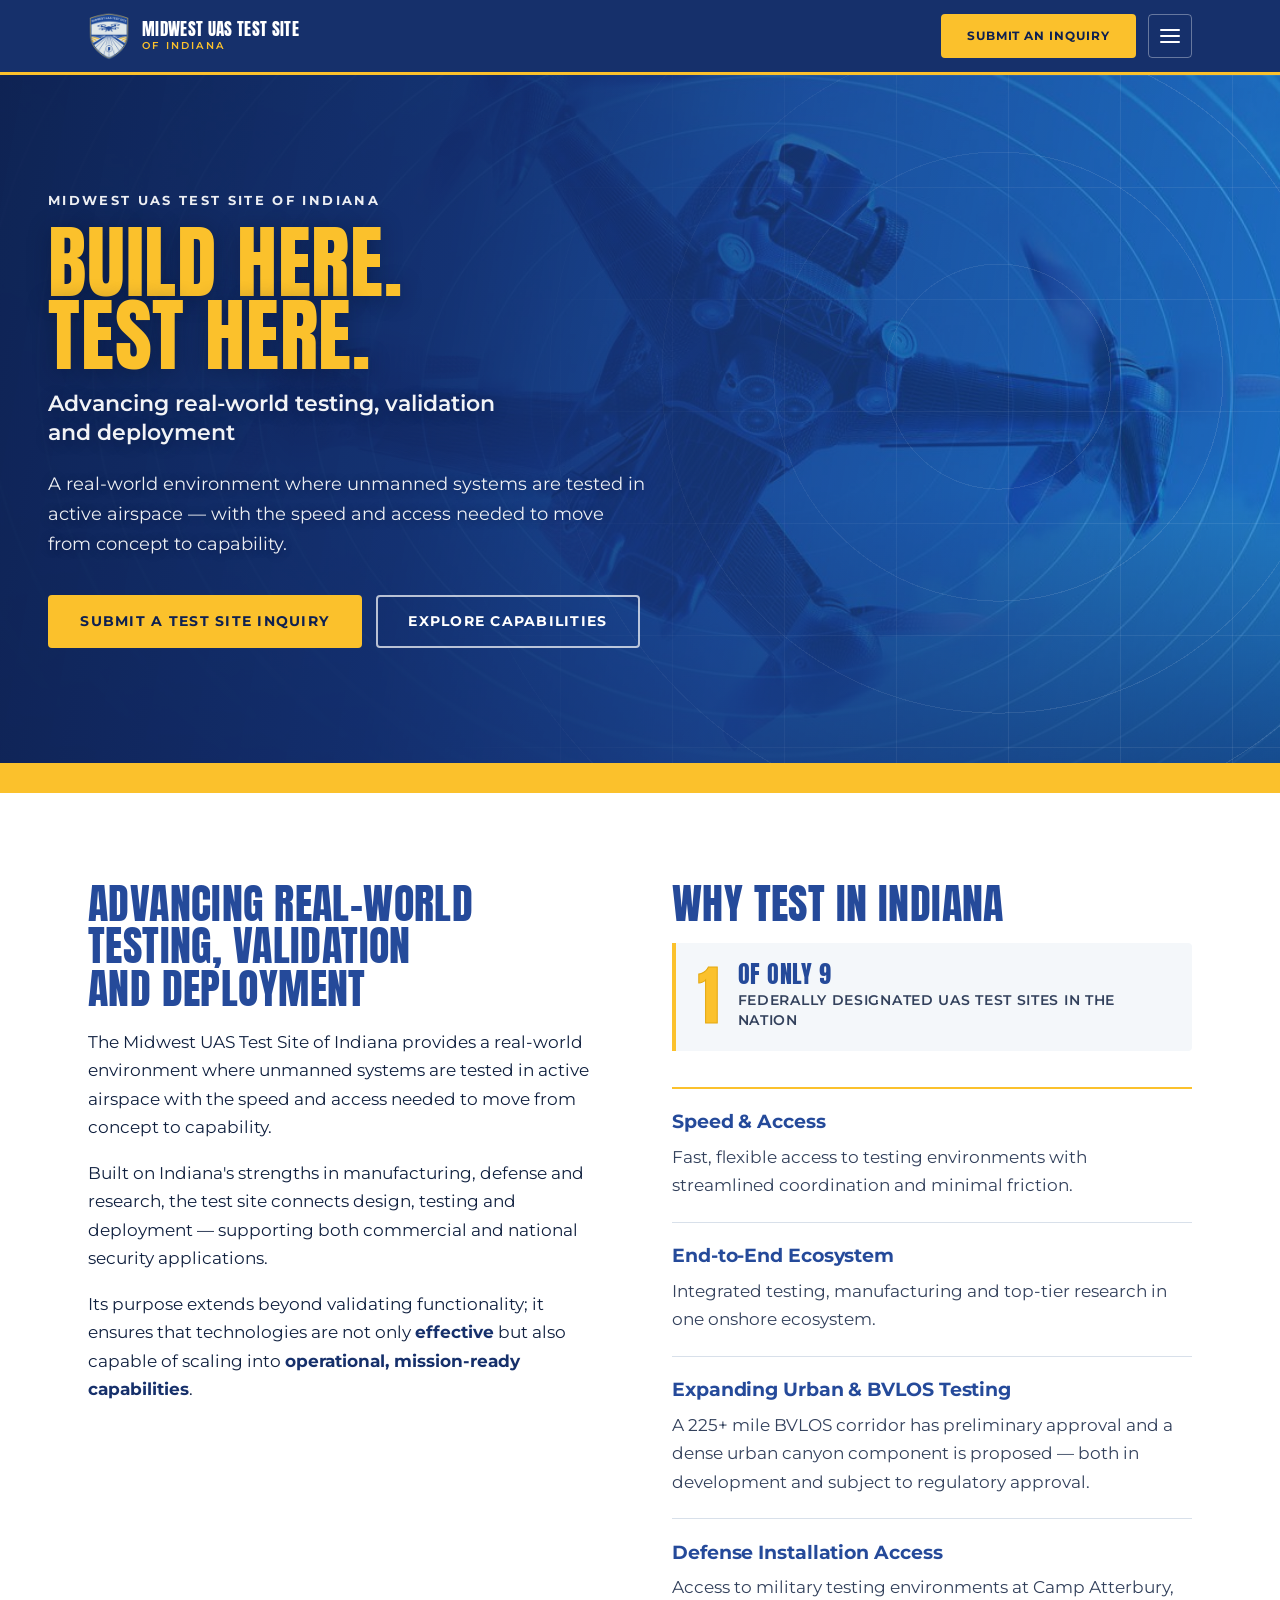
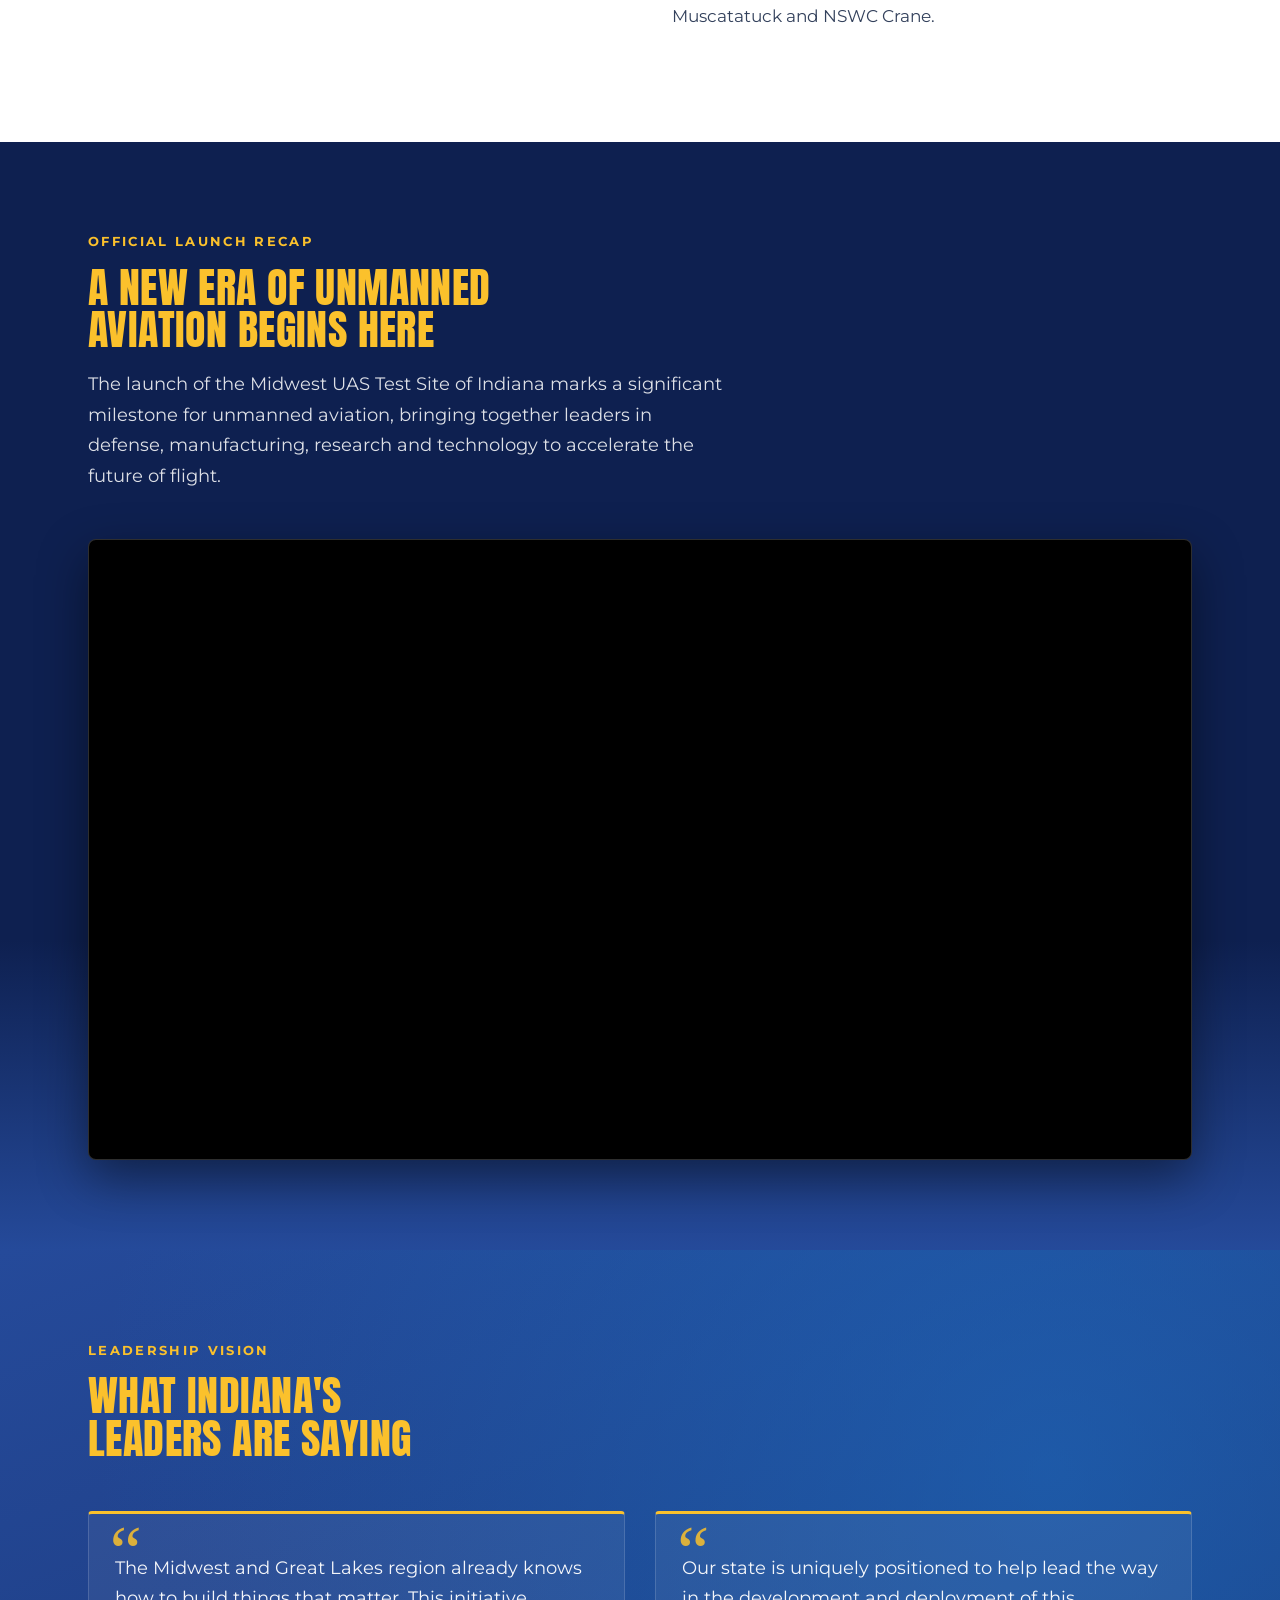
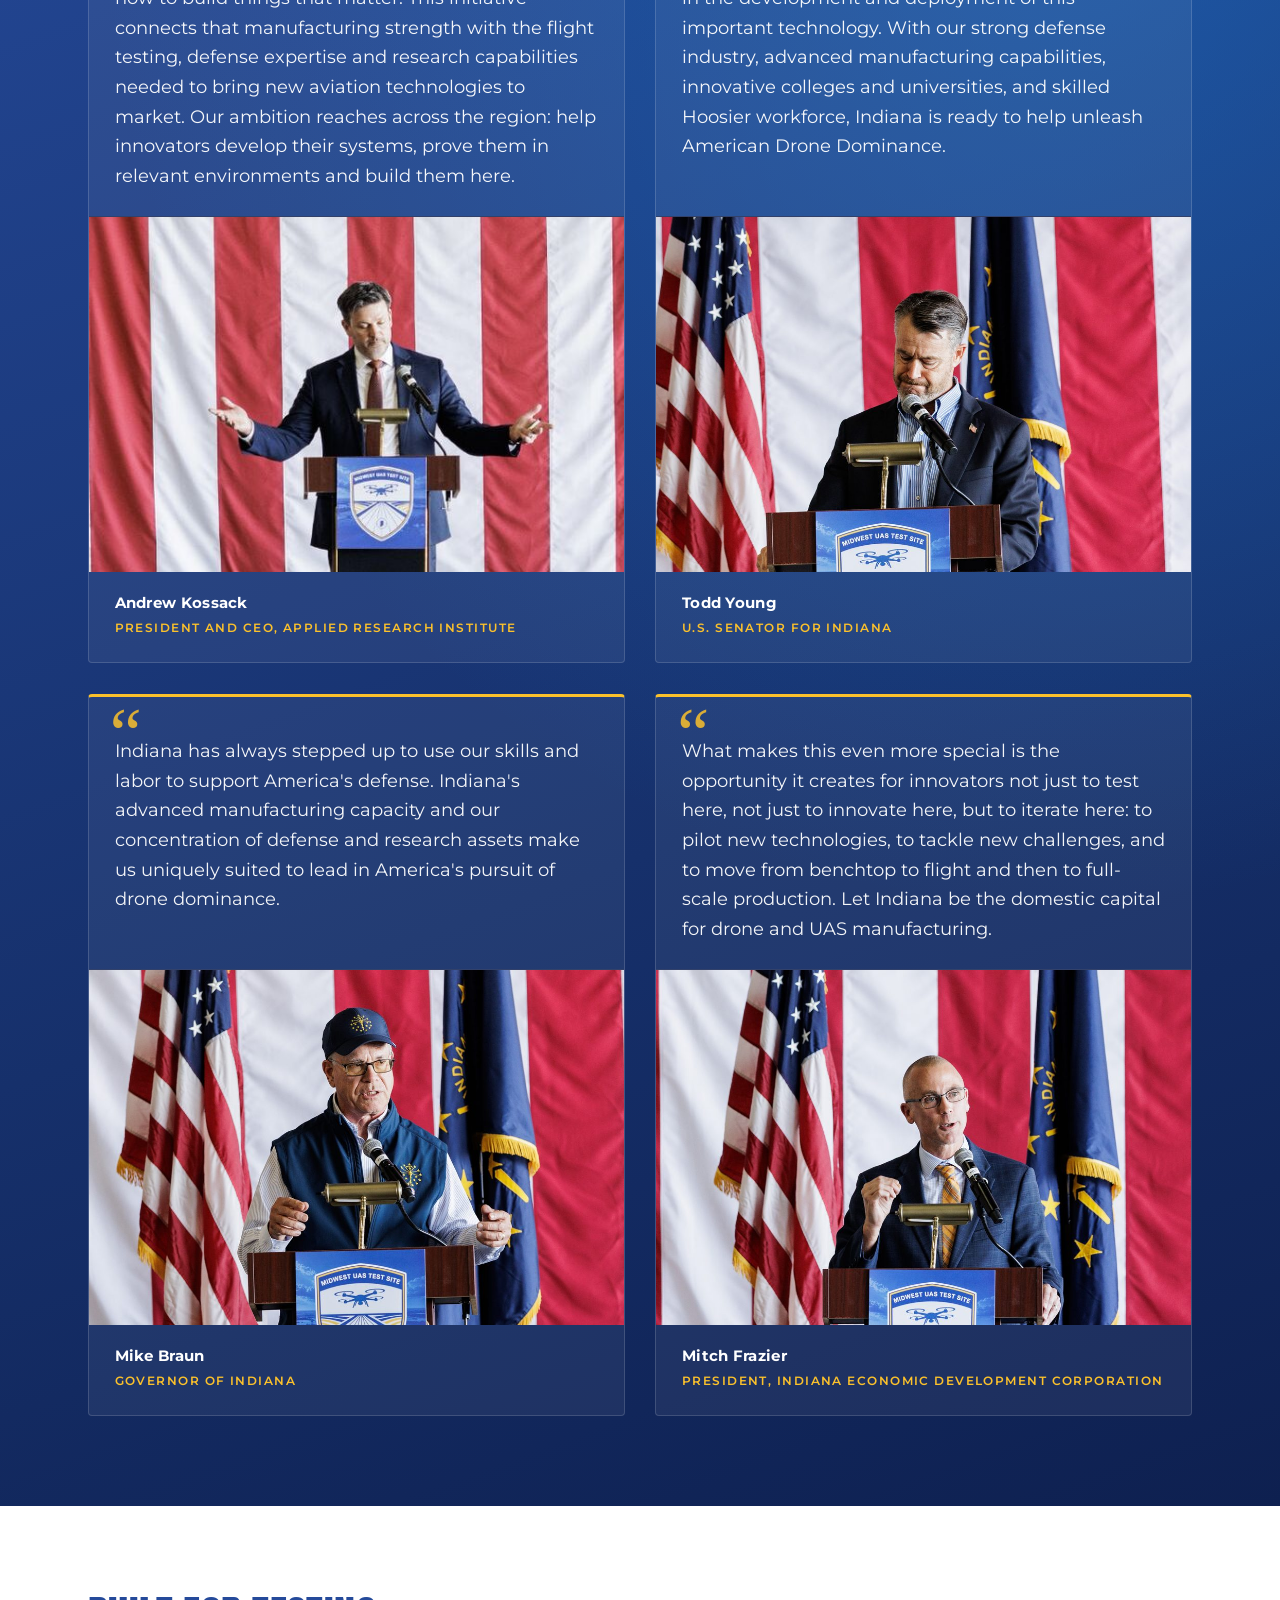
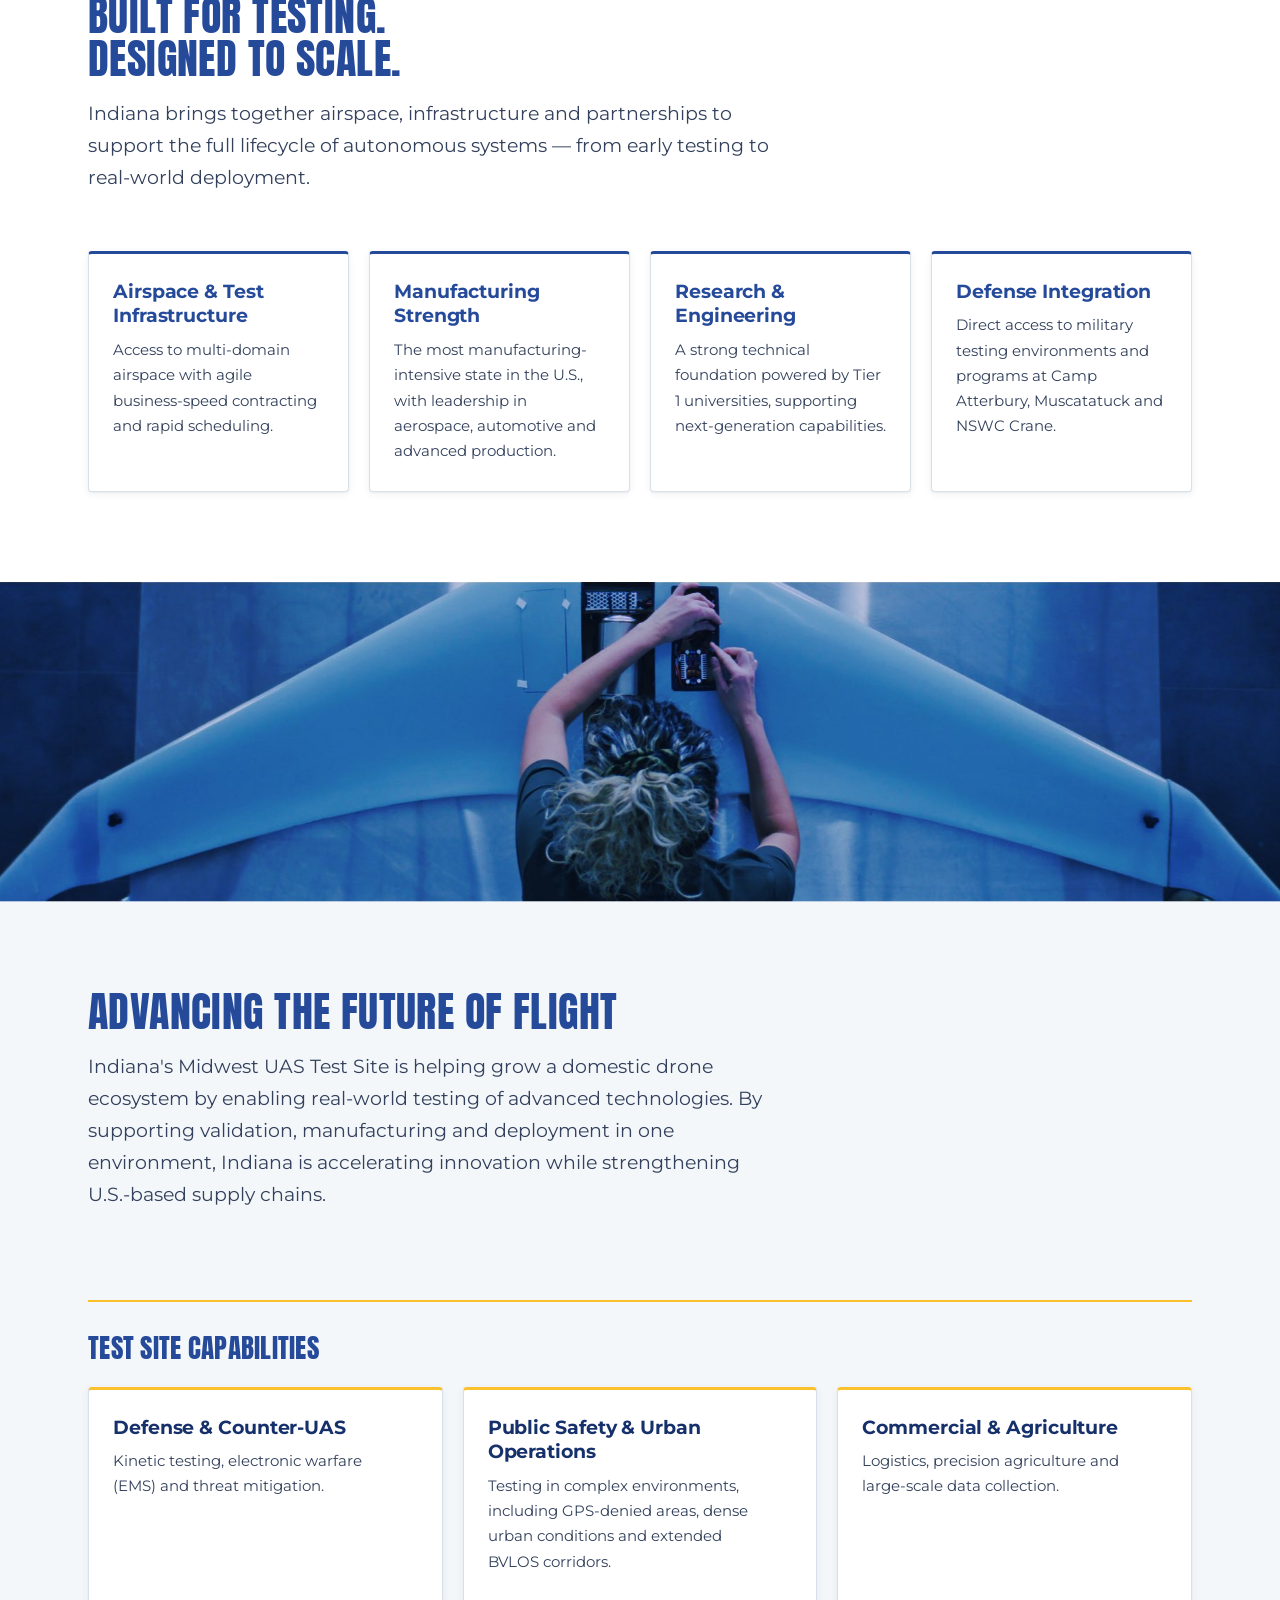
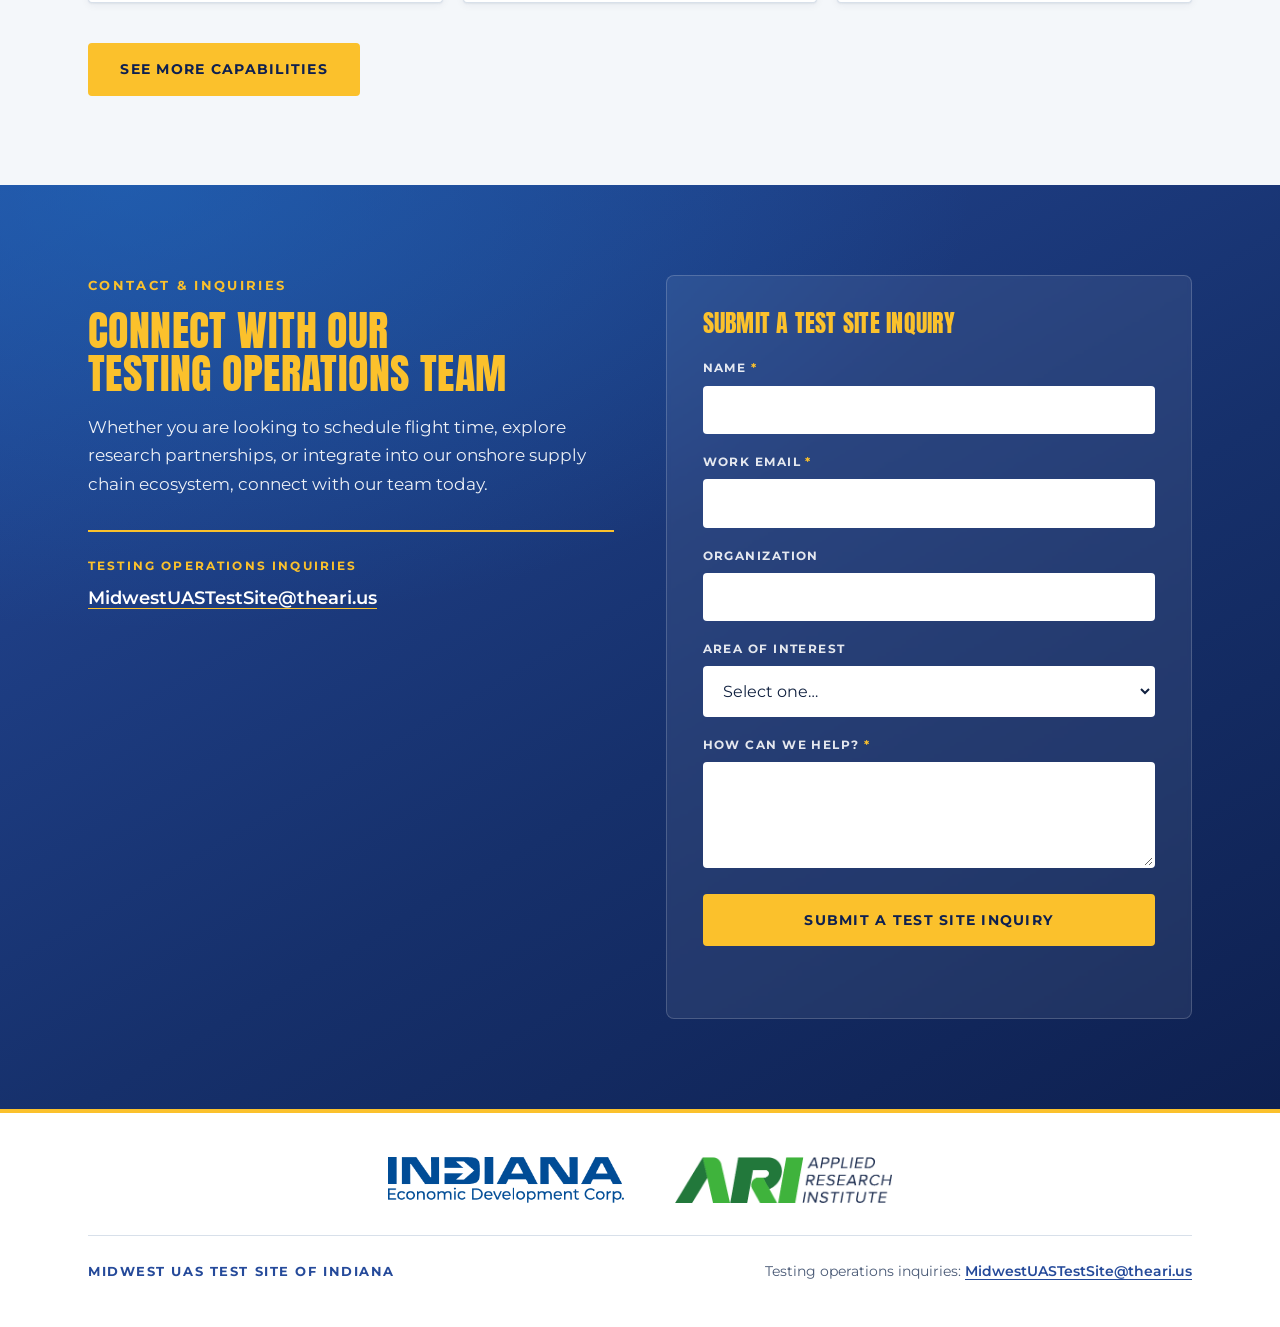
==== commit bca446c2: "Make the home capability cards links, and add a See more button The three cards in the capabilities " ====
--- a/index.html
+++ b/index.html
@@ -27,7 +27,7 @@
       imagesizes="100vw">
 <!-- ?v= is a cache buster. Bump it whenever site.css or site.js changes, or browsers
      will keep serving the old file against fresh HTML. -->
-<link rel="stylesheet" href="assets/css/site.css?v=67">
+<link rel="stylesheet" href="assets/css/site.css?v=69">
 
 <script type="application/ld+json">
 {
@@ -311,21 +311,35 @@
     </header>
 
     <h3 class="h3 rule-top">Test site capabilities</h3>
+    <!-- Each card is a link to /capabilities. The cards already lifted on
+         hover, which promised something to click; now they deliver it. The
+         whole card is the target rather than a "read more" inside it, so the
+         hit area matches what the hover highlights. -->
     <ul class="card-grid card-grid-3">
-      <li class="card card-accent reveal">
-        <h4 class="h4">Defense &amp; Counter-UAS</h4>
-        <p>Kinetic testing, electronic warfare (EMS) and threat mitigation.</p>
-      </li>
-      <li class="card card-accent reveal">
-        <h4 class="h4">Public Safety &amp; Urban Operations</h4>
-        <p>Testing in complex environments, including GPS-denied areas, dense urban conditions
-          and extended BVLOS corridors.</p>
-      </li>
-      <li class="card card-accent reveal">
-        <h4 class="h4">Commercial &amp; Agriculture</h4>
-        <p>Logistics, precision agriculture and large-scale data collection.</p>
+      <li class="reveal">
+        <a class="card card-accent card-link" href="/capabilities">
+          <h4 class="h4">Defense &amp; Counter-UAS</h4>
+          <p>Kinetic testing, electronic warfare (EMS) and threat mitigation.</p>
+        </a>
+      </li>
+      <li class="reveal">
+        <a class="card card-accent card-link" href="/capabilities">
+          <h4 class="h4">Public Safety &amp; Urban Operations</h4>
+          <p>Testing in complex environments, including GPS-denied areas, dense urban conditions
+            and extended BVLOS corridors.</p>
+        </a>
+      </li>
+      <li class="reveal">
+        <a class="card card-accent card-link" href="/capabilities">
+          <h4 class="h4">Commercial &amp; Agriculture</h4>
+          <p>Logistics, precision agriculture and large-scale data collection.</p>
+        </a>
       </li>
     </ul>
+
+    <p class="section-actions reveal">
+      <a class="btn btn-gold" href="/capabilities">See more capabilities</a>
+    </p>
   </div>
 </section>
 
@@ -434,6 +448,6 @@
   </div>
 </footer>
 
-<script src="assets/js/site.js?v=67" defer></script>
+<script src="assets/js/site.js?v=69" defer></script>
 </body>
 </html>
--- a/assets/css/site.css
+++ b/assets/css/site.css
@@ -497,6 +497,43 @@
 .card p { color: var(--ink-soft); font-size: .9375rem; }
 .card-accent { border-top-color: var(--gold); }
 .card-accent:hover { border-top-color: var(--blue); }
+
+/* A card that is itself a link. The anchor carries the card, so the whole
+   box is the hit area and the lift on hover is a promise it keeps.
+   The grid stretches the <li> to the row's height; without these the anchor
+   stops at its own content and the bottom of a short card is dead to the
+   pointer while still lifting on hover. */
+.card-grid > li:has(> .card-link) { display: flex; }
+.card-link {
+  flex: 1;
+  display: block;
+  text-decoration: none; color: inherit;
+  position: relative;
+}
+.card-link .h4 { color: var(--blue-deep); transition: color .22s var(--ease); }
+.card-link:hover .h4,
+.card-link:focus-visible .h4 { color: var(--blue); }
+/* The arrow is drawn, not written: a "read more" in every card repeats the
+   same three words down the row, and the heading already says where it goes. */
+.card-link::after {
+  content: "\2192";
+  position: absolute; right: 1.5rem; bottom: 1.2rem;
+  font-size: 1.125rem; line-height: 1; color: var(--gold-deep);
+  opacity: 0; transform: translateX(-.35rem);
+  transition: opacity .22s var(--ease), transform .22s var(--ease);
+}
+.card-link:hover::after,
+.card-link:focus-visible::after { opacity: 1; transform: translateX(0); }
+/* Room for it, so the arrow never lands on the last line of copy. */
+.card-link p { padding-right: 1.6rem; }
+
+/* The button closing a section. */
+.section-actions { margin-top: clamp(1.75rem, 3.5vw, 2.5rem); }
+
+@media (prefers-reduced-motion: reduce) {
+  .card-link::after { transition: opacity .22s var(--ease); transform: none; }
+  .card-link:hover::after, .card-link:focus-visible::after { transform: none; }
+}
 
 /* Image band */
 .band {
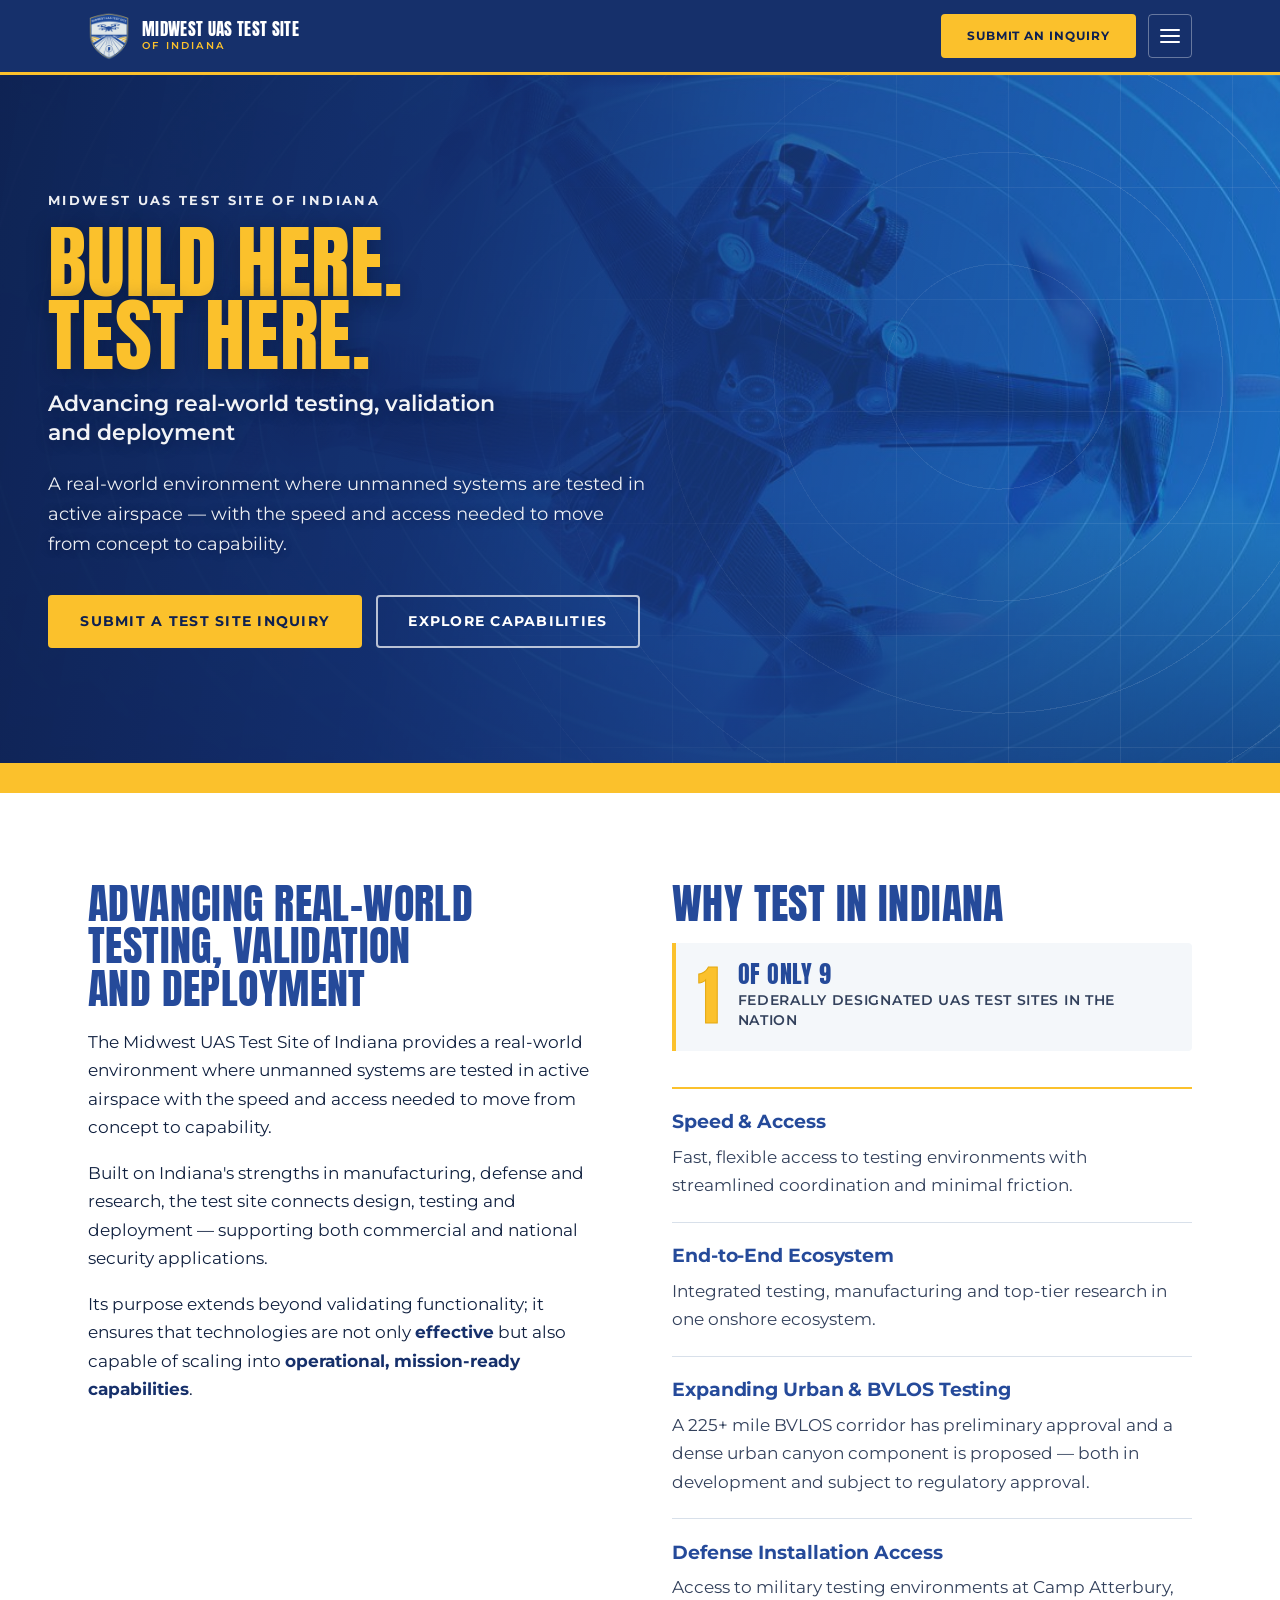
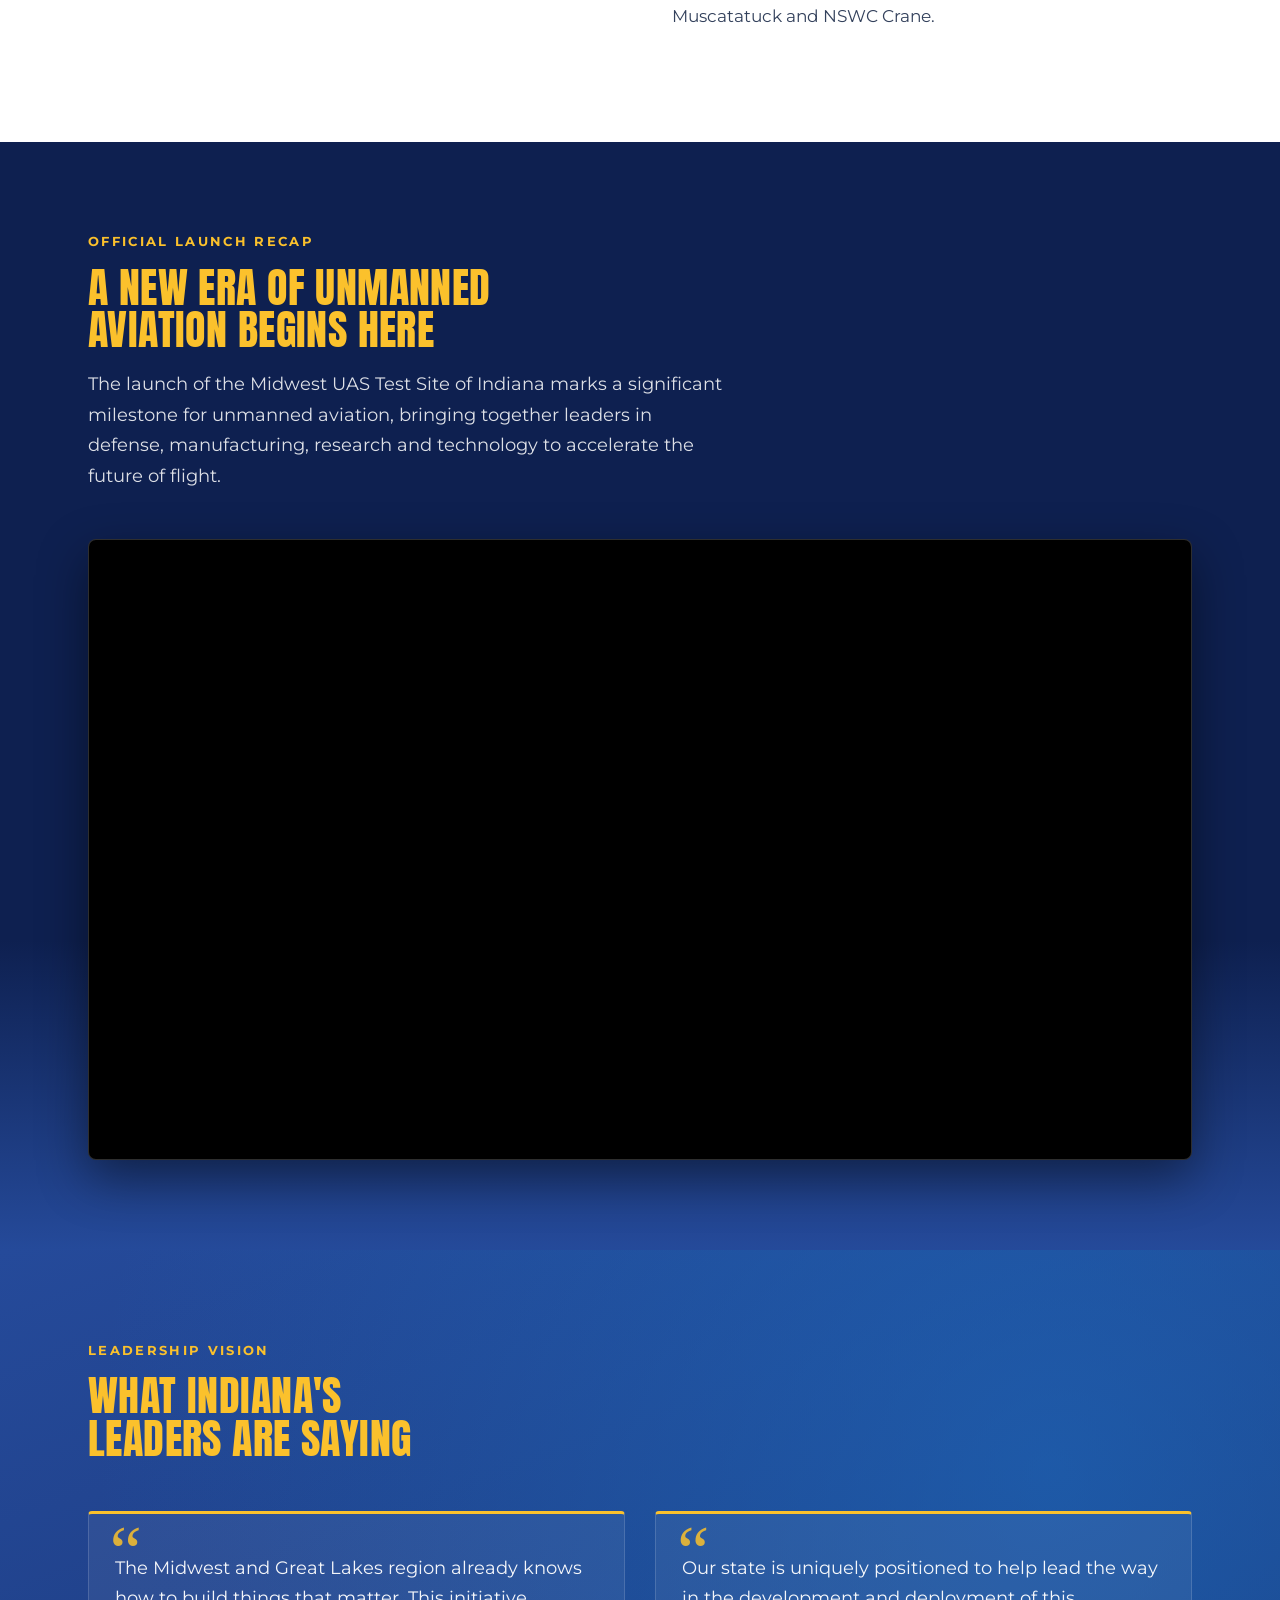
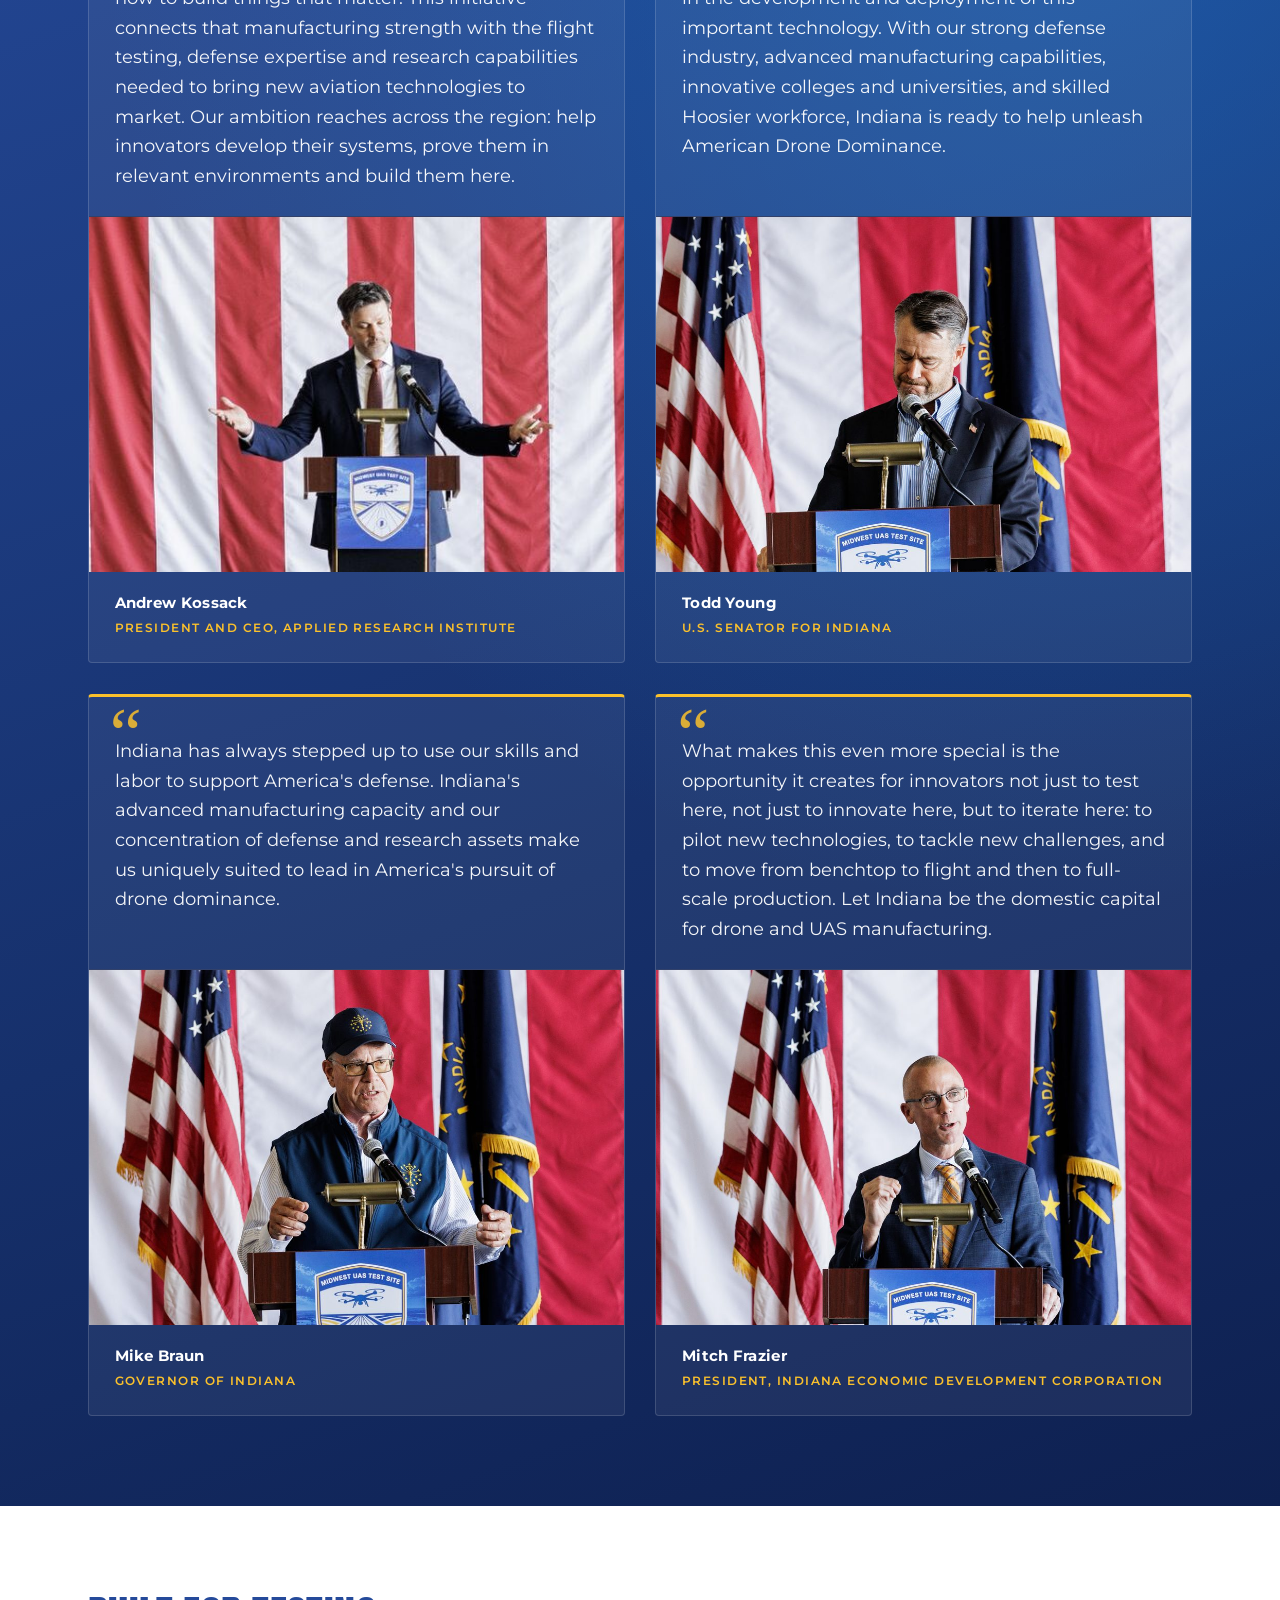
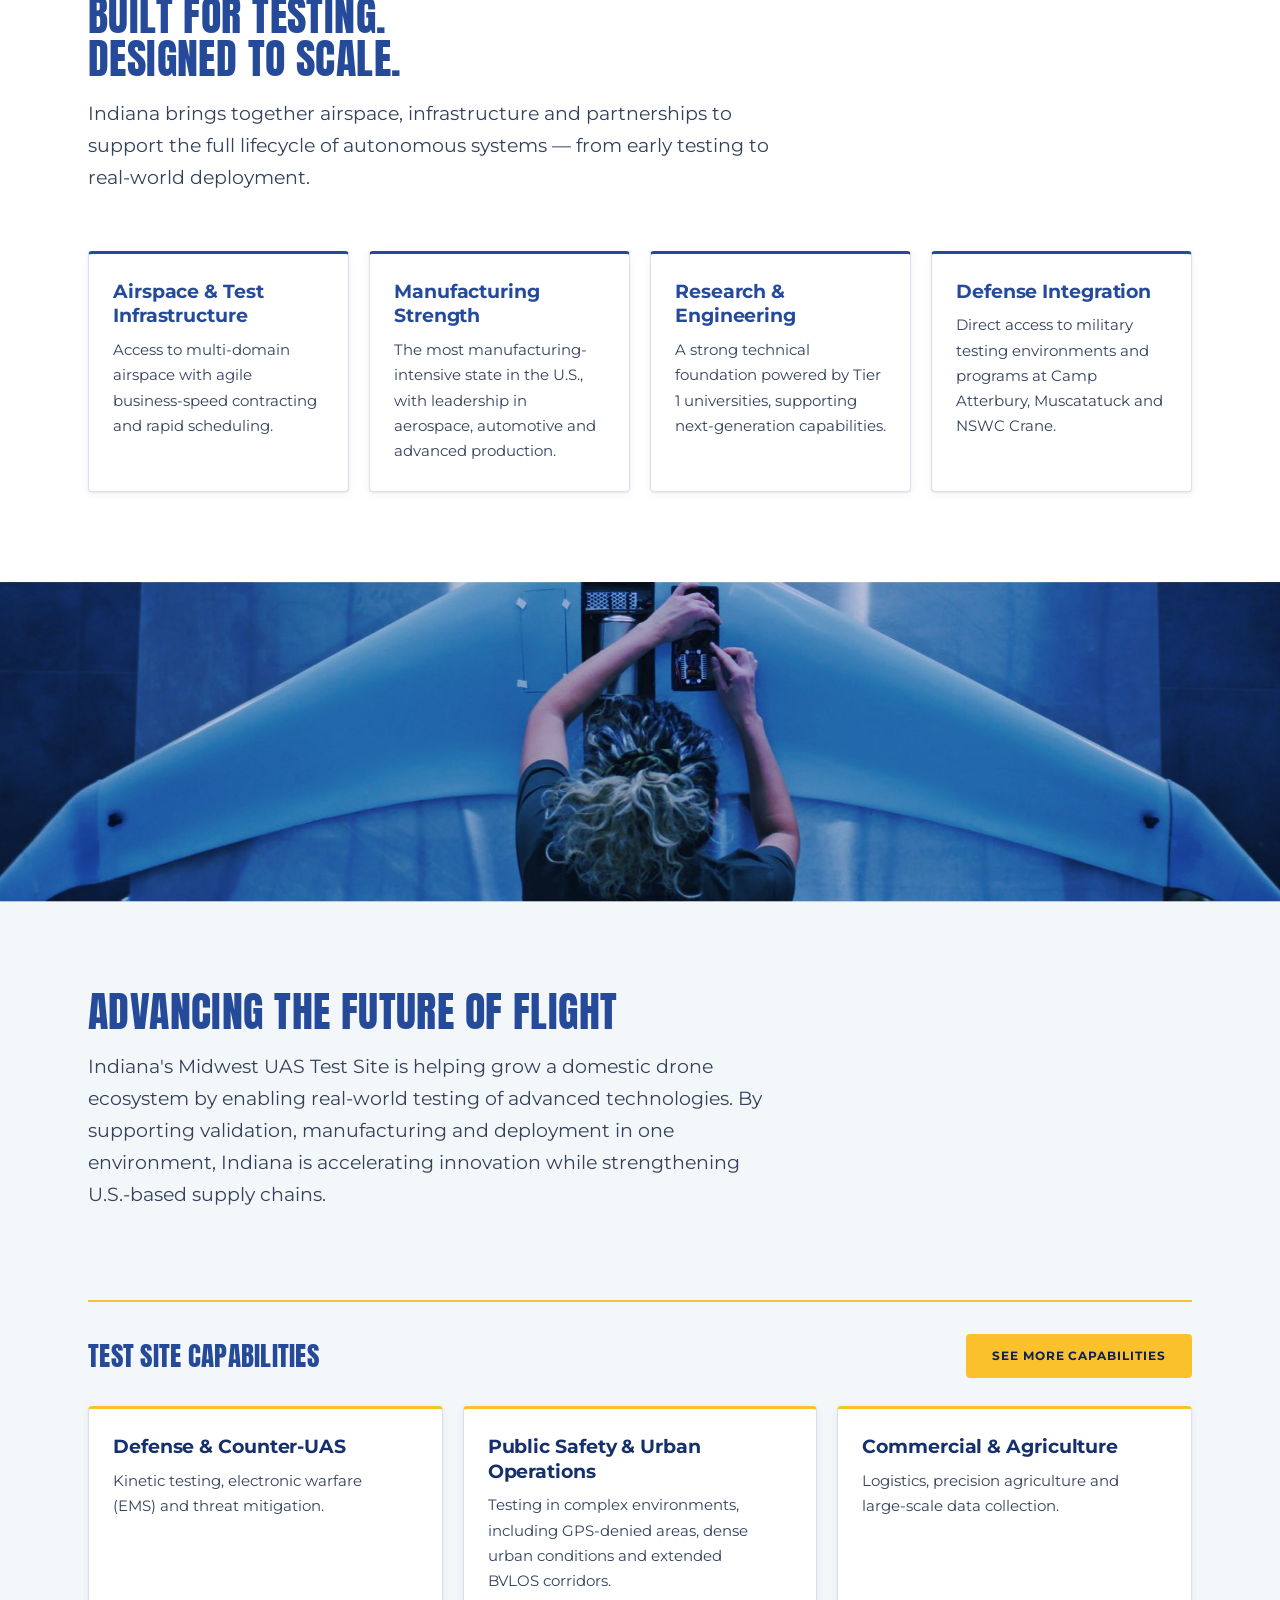
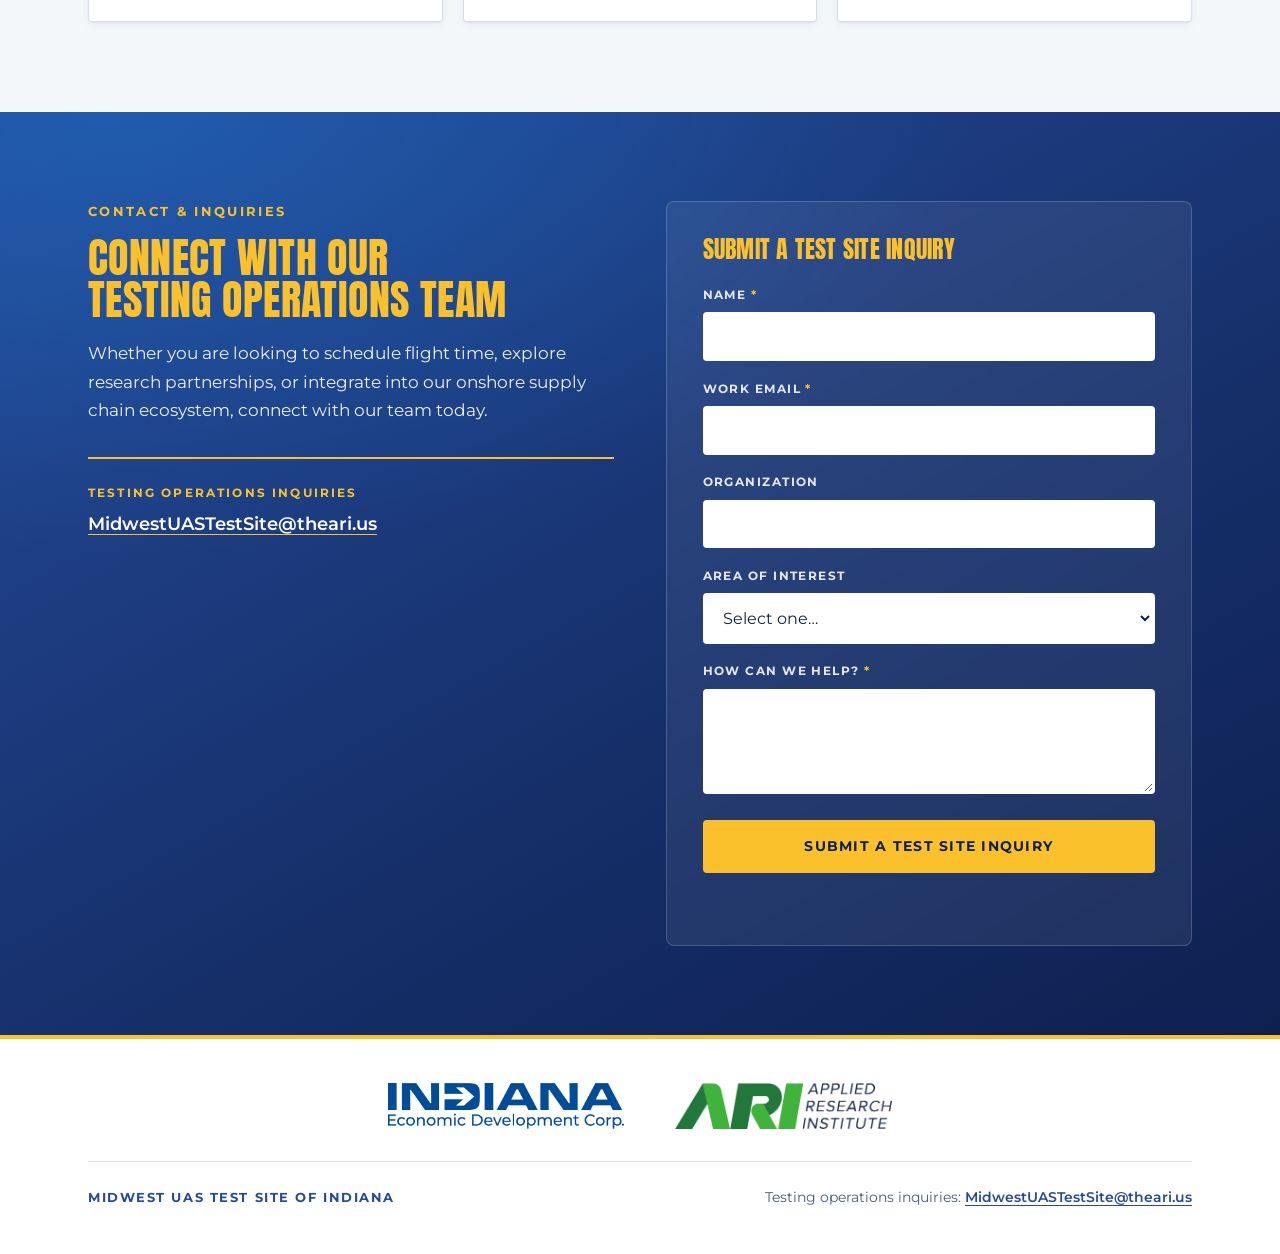
==== commit b4747617: "Move See more up into the capabilities heading bar The button leaves the foot of the section and pai" ====
--- a/index.html
+++ b/index.html
@@ -27,7 +27,7 @@
       imagesizes="100vw">
 <!-- ?v= is a cache buster. Bump it whenever site.css or site.js changes, or browsers
      will keep serving the old file against fresh HTML. -->
-<link rel="stylesheet" href="assets/css/site.css?v=69">
+<link rel="stylesheet" href="assets/css/site.css?v=71">
 
 <script type="application/ld+json">
 {
@@ -310,7 +310,10 @@
         innovation while strengthening U.S.-based supply chains.</p>
     </header>
 
-    <h3 class="h3 rule-top">Test site capabilities</h3>
+    <div class="section-bar rule-top reveal">
+      <h3 class="h3">Test site capabilities</h3>
+      <a class="btn btn-gold btn-sm" href="/capabilities">See more capabilities</a>
+    </div>
     <!-- Each card is a link to /capabilities. The cards already lifted on
          hover, which promised something to click; now they deliver it. The
          whole card is the target rather than a "read more" inside it, so the
@@ -336,10 +339,6 @@
         </a>
       </li>
     </ul>
-
-    <p class="section-actions reveal">
-      <a class="btn btn-gold" href="/capabilities">See more capabilities</a>
-    </p>
   </div>
 </section>
 
@@ -448,6 +447,6 @@
   </div>
 </footer>
 
-<script src="assets/js/site.js?v=69" defer></script>
+<script src="assets/js/site.js?v=71" defer></script>
 </body>
 </html>
--- a/assets/css/site.css
+++ b/assets/css/site.css
@@ -527,8 +527,21 @@
 /* Room for it, so the arrow never lands on the last line of copy. */
 .card-link p { padding-right: 1.6rem; }
 
-/* The button closing a section. */
-.section-actions { margin-top: clamp(1.75rem, 3.5vw, 2.5rem); }
+/* A heading with its action on the right, sharing one rule. The action sits
+   with the thing it acts on rather than at the foot of the list, so it is in
+   view before the cards are read rather than after.
+   It wraps below the heading when the two no longer fit, which on a phone is
+   immediately — a button squeezed beside a heading is worse than one under
+   it. */
+.section-bar {
+  display: flex; align-items: center; justify-content: space-between;
+  flex-wrap: wrap; gap: .9rem 1.5rem;
+}
+.section-bar > .h3 { margin: 0; }
+/* The button is taller than the heading's line box, so the bar's auto height
+   left it overhanging the grid by a few pixels. This both separates them and
+   fixes the overlap. */
+.section-bar + .card-grid { margin-top: clamp(1.25rem, 2.5vw, 1.75rem); }
 
 @media (prefers-reduced-motion: reduce) {
   .card-link::after { transition: opacity .22s var(--ease); transform: none; }
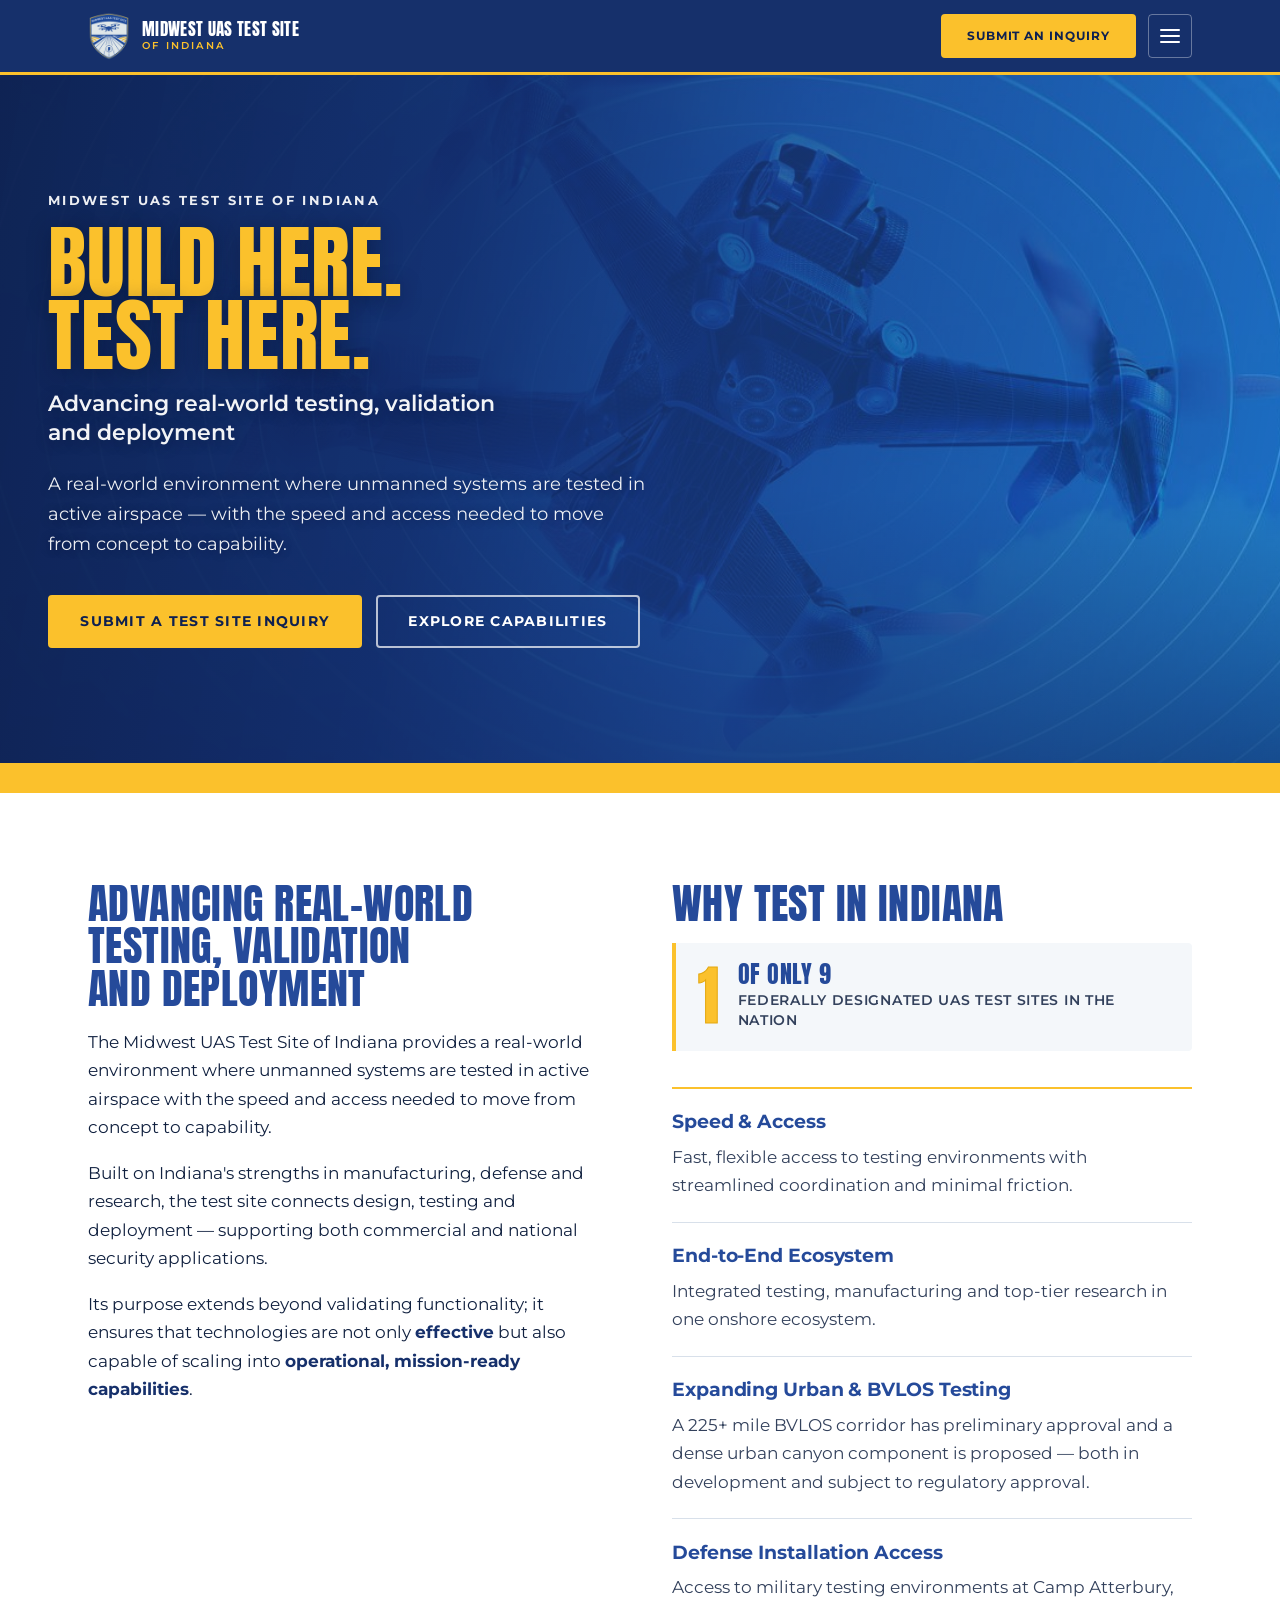
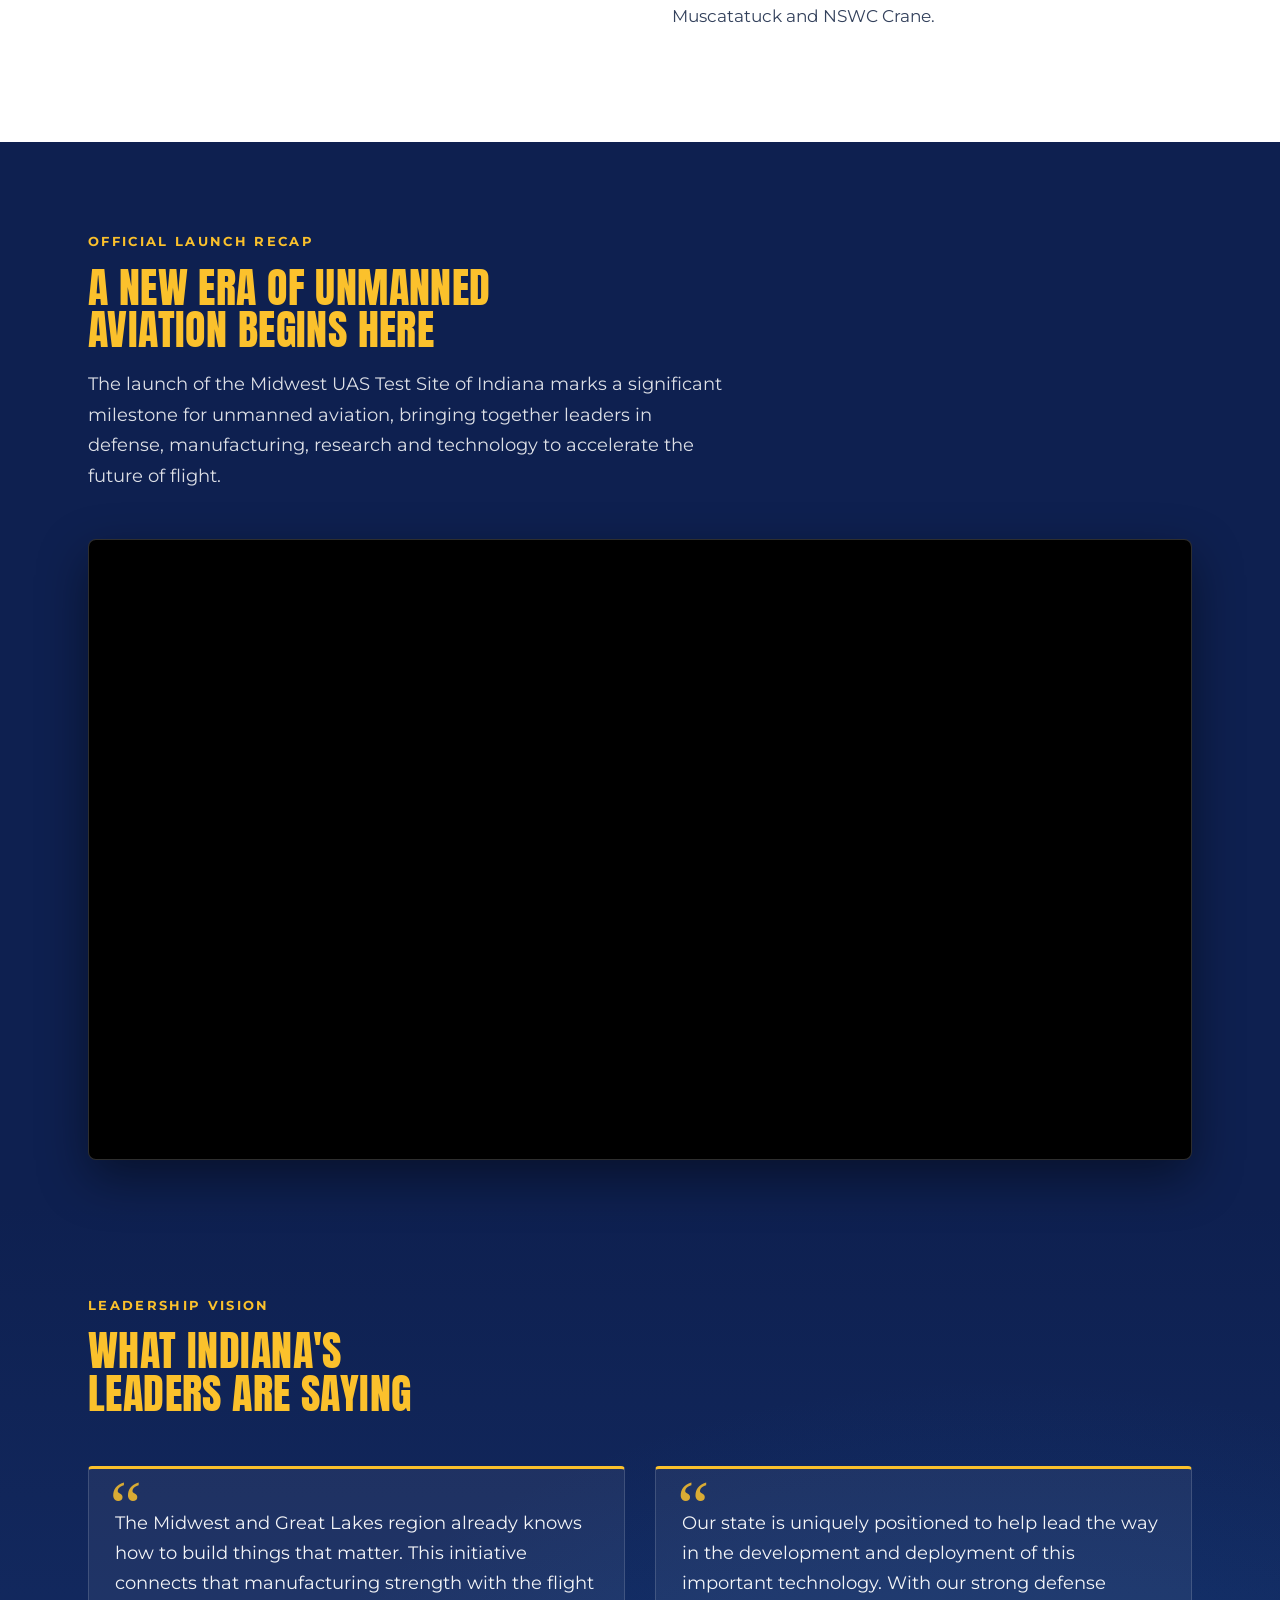
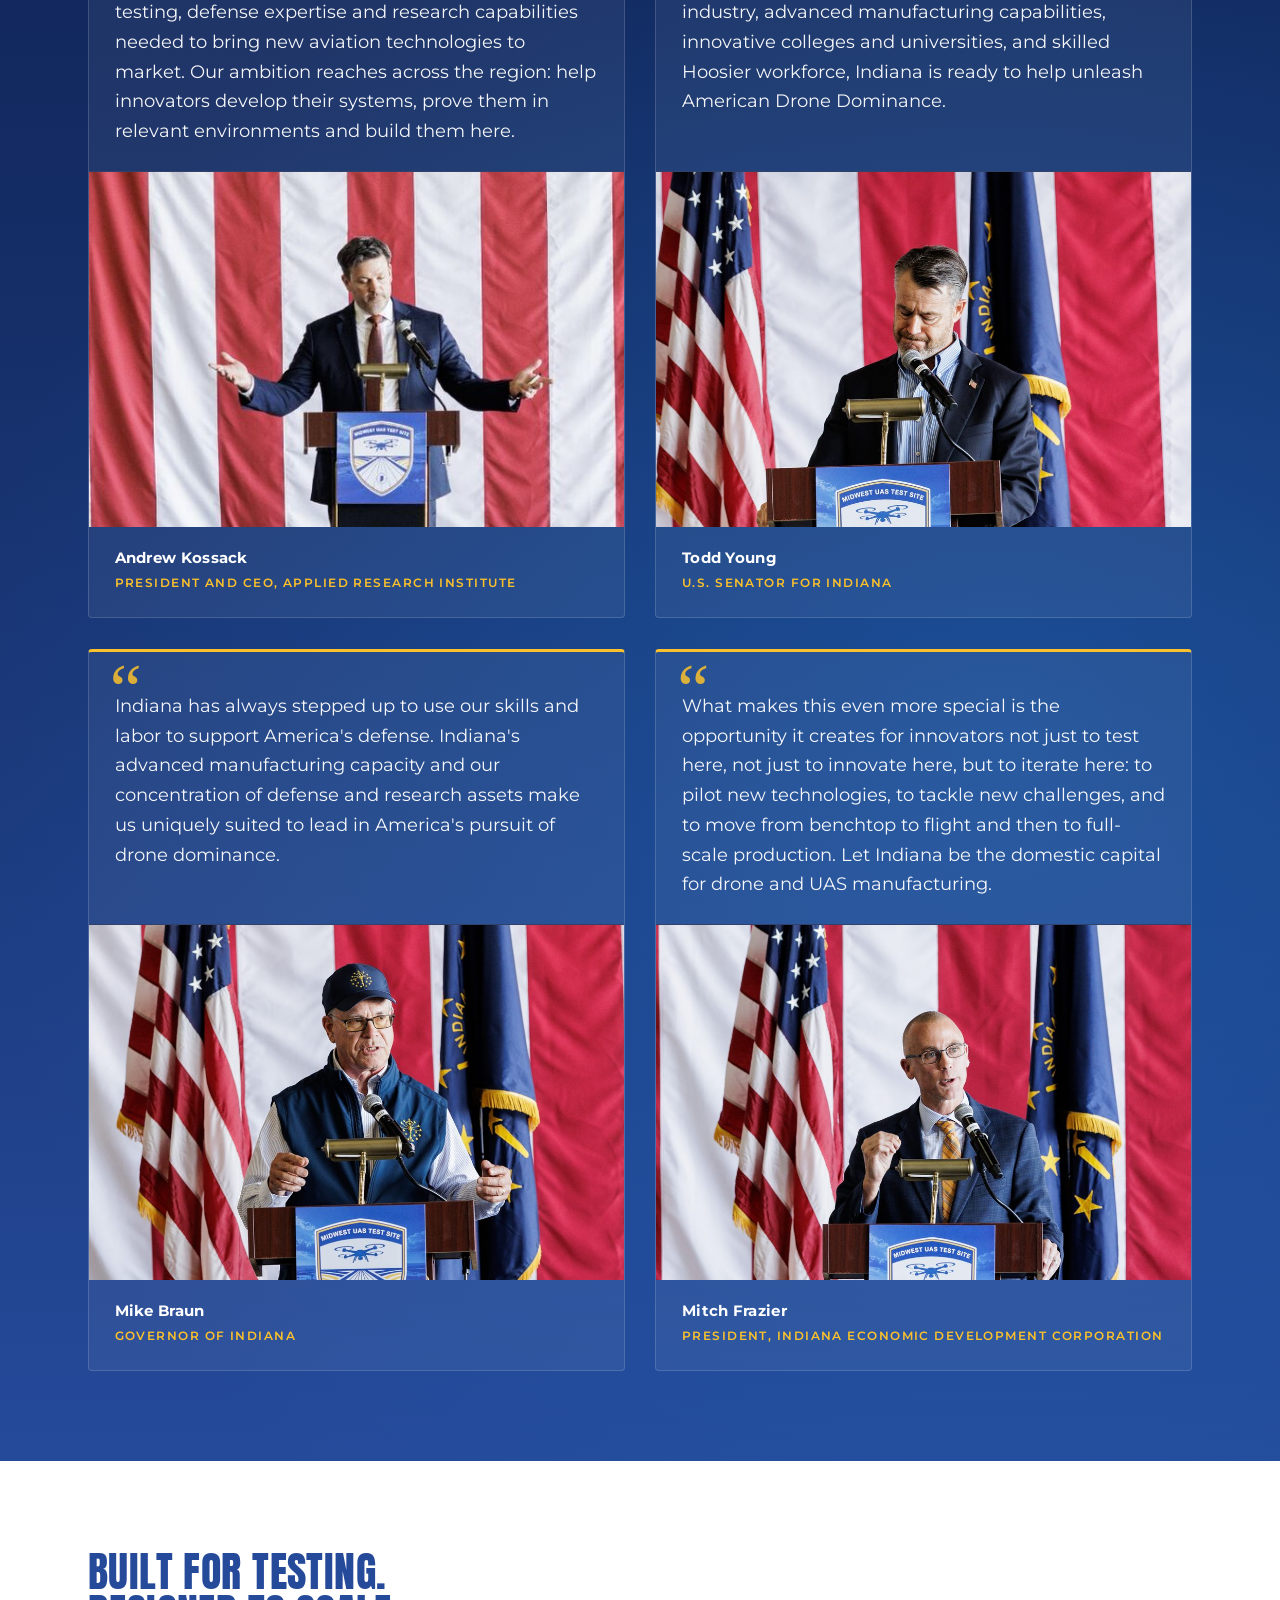
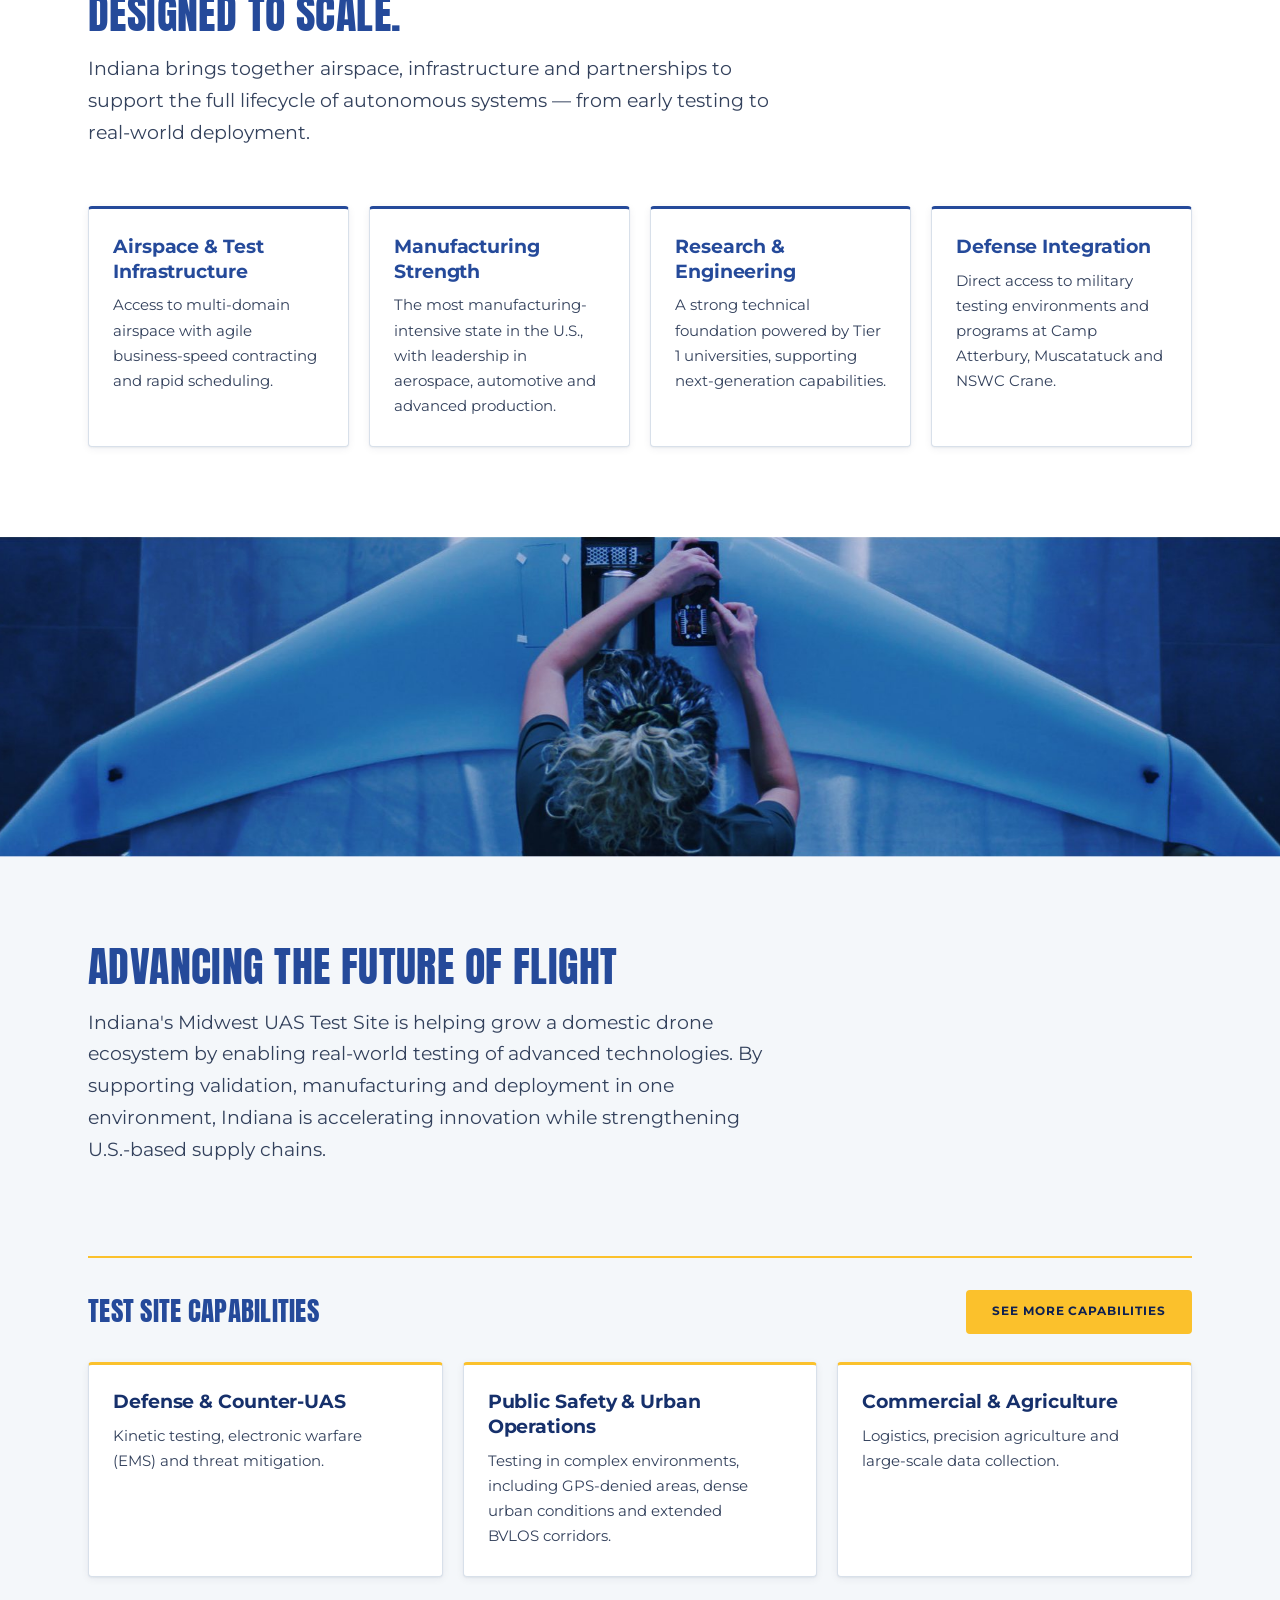
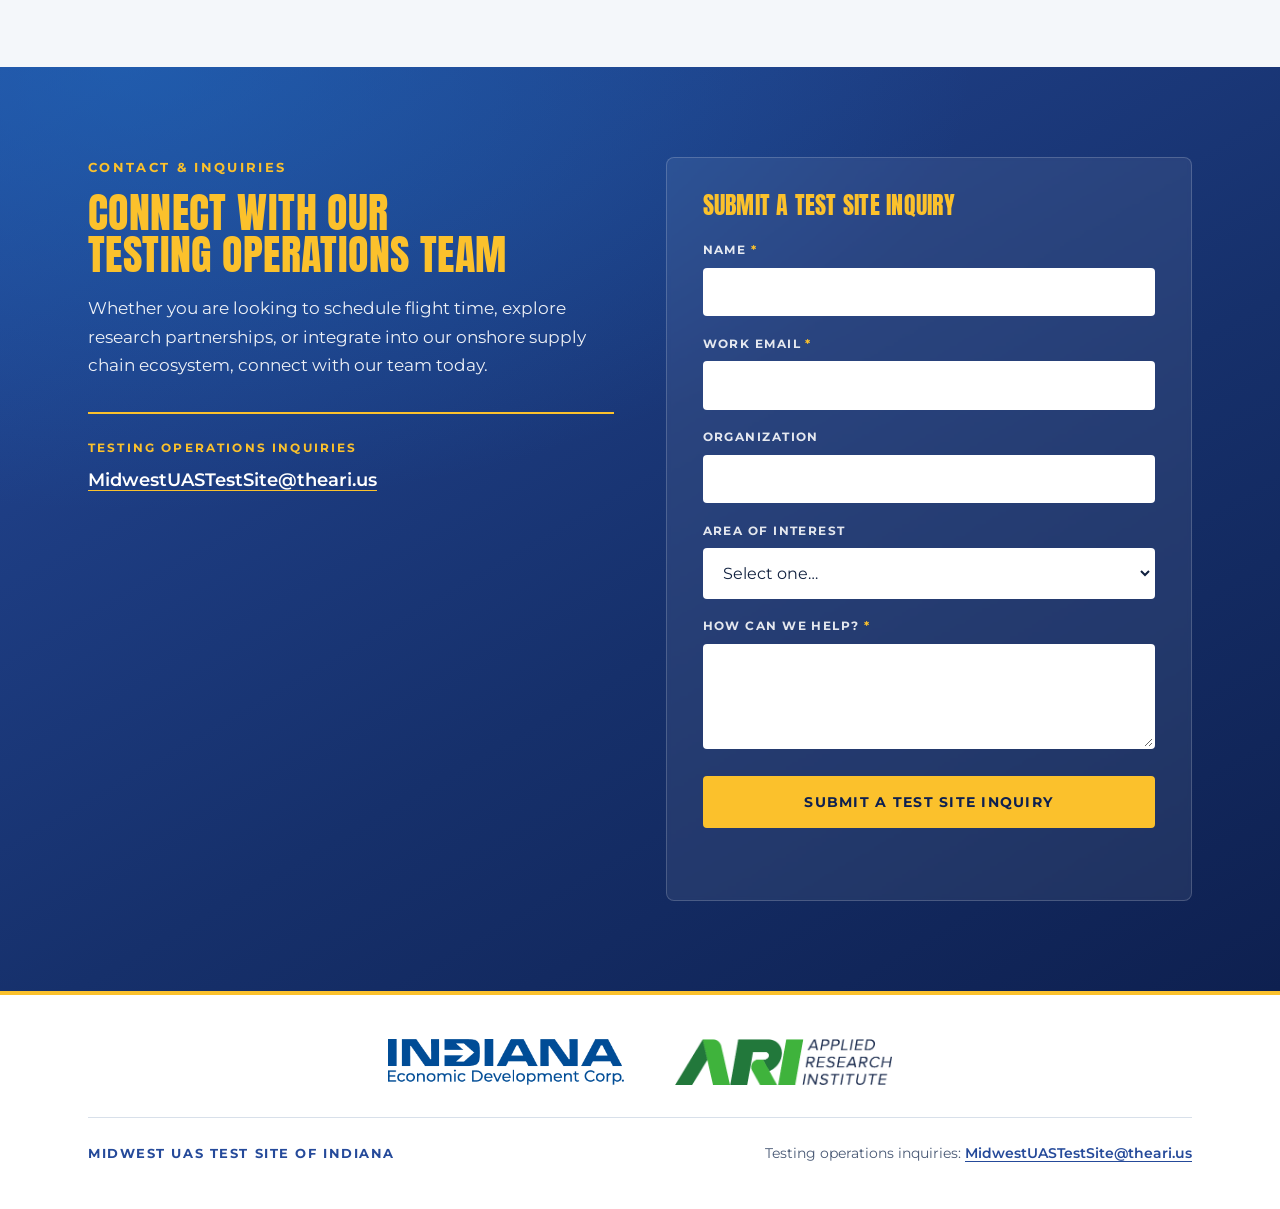
==== commit 84fbff5b: "Drop the partner jump chips and the hero overlay; join the dark sections PARTNERS  The category jump" ====
--- a/index.html
+++ b/index.html
@@ -27,7 +27,7 @@
       imagesizes="100vw">
 <!-- ?v= is a cache buster. Bump it whenever site.css or site.js changes, or browsers
      will keep serving the old file against fresh HTML. -->
-<link rel="stylesheet" href="assets/css/site.css?v=71">
+<link rel="stylesheet" href="assets/css/site.css?v=74">
 
 <script type="application/ld+json">
 {
@@ -447,6 +447,6 @@
   </div>
 </footer>
 
-<script src="assets/js/site.js?v=71" defer></script>
+<script src="assets/js/site.js?v=74" defer></script>
 </body>
 </html>
--- a/assets/css/site.css
+++ b/assets/css/site.css
@@ -371,28 +371,6 @@
     linear-gradient(to top, rgba(14, 32, 80, .85) 0%, rgba(14, 32, 80, 0) 42%);
 }
 
-/* Airspace grid and range rings, over the scrim and under the text.
-   Masked diagonally so it only exists on the open right-hand side of the
-   frame: the headline column keeps the flat scrim it was tuned against, so
-   nothing here touches the contrast the type relies on. Decorative only —
-   the scrim is aria-hidden and this draws no content. */
-.hero-scrim::after {
-  content: "";
-  position: absolute; inset: 0;
-  background-image:
-    repeating-linear-gradient(to right, rgba(255, 255, 255, .08) 0 1px, transparent 1px 7rem),
-    repeating-linear-gradient(to bottom, rgba(255, 255, 255, .08) 0 1px, transparent 1px 7rem),
-    repeating-radial-gradient(circle at 78% 42%,
-      rgba(255, 255, 255, .10) 0 1px, transparent 1px 7rem);
-  -webkit-mask-image: linear-gradient(100deg, transparent 38%, #000 82%);
-          mask-image: linear-gradient(100deg, transparent 38%, #000 82%);
-}
-@media (max-width: 899px) {
-  /* On a phone the text runs the full width, so there is no clear side to
-     put this on. It goes rather than sit behind the headline. */
-  .hero-scrim::after { display: none; }
-}
-
 .hero-inner {
   position: relative;
   padding-block: clamp(4rem, 9vw, 8rem) clamp(4.5rem, 9vw, 7.5rem);
@@ -563,10 +541,14 @@
 /* ============================================================
    QUOTES
    ============================================================ */
+/* Starts at the exact colour the launch section above it ends on, so the two
+   read as one field with no seam. It was the other way round before — this
+   section opened on bright --blue with a radial highlight near its top edge,
+   which no amount of fading from above could meet. */
 .section-quotes {
   background:
-    radial-gradient(120% 90% at 82% 12%, rgba(29, 111, 195, .55) 0%, rgba(29, 111, 195, 0) 62%),
-    linear-gradient(160deg, var(--blue) 0%, var(--blue-deep) 62%, var(--blue-night) 100%);
+    radial-gradient(130% 85% at 78% 62%, rgba(29, 111, 195, .42) 0%, rgba(29, 111, 195, 0) 62%),
+    linear-gradient(to bottom, var(--blue-night) 0%, var(--blue-deep) 42%, var(--blue) 100%);
   color: #fff;
 }
 .quotes-head { max-width: 46ch; margin-bottom: clamp(2rem, 4vw, 3.25rem); }
@@ -667,11 +649,10 @@
    and read as one chapter — the launch, then what was said about it. The
    fade is held off until 72% so the video itself stays on the flat dark
    field its border was judged against. */
-.section-launch {
-  background: linear-gradient(to bottom,
-    var(--blue-night) 0%, var(--blue-night) 72%, var(--blue) 100%);
-  color: #fff;
-}
+.section-launch { background: var(--blue-night); color: #fff; }
+/* The video needs less air under it than a text section does; the quotes
+   section's own top padding carries the rest of the gap. */
+.section-launch { padding-bottom: clamp(1.75rem, 3.5vw, 3rem); }
 .section-launch :focus-visible { outline-color: var(--gold); }
 
 .launch-head { max-width: 58ch; margin-bottom: clamp(2rem, 4vw, 3rem); }
@@ -1820,27 +1801,6 @@
 
 .partner-section-head { margin-bottom: clamp(1.25rem, 2.5vw, 1.9rem); max-width: 62ch; }
 .partner-section-head .h3 { color: var(--blue-deep); letter-spacing: -.01em; }
-/* ---------- Category jump list ---------- */
-.partner-jump ul { display: flex; flex-wrap: wrap; gap: .5rem; }
-.partner-jump a {
-  display: inline-flex; align-items: center; gap: .55rem;
-  padding: .5rem .9rem;
-  font-size: .8125rem; font-weight: 600;
-  color: var(--blue-deep); text-decoration: none;
-  background: var(--paper-alt);
-  border: 1px solid var(--line);
-  border-radius: 999px;
-  transition: background-color .18s var(--ease), border-color .18s var(--ease),
-              color .18s var(--ease);
-}
-.partner-jump a:hover,
-.partner-jump a:focus-visible { background: #fff; border-color: var(--blue); color: var(--blue); }
-.pj-n {
-  font-variant-numeric: tabular-nums;
-  font-size: .6875rem; font-weight: 700;
-  color: var(--ink-soft); opacity: .8;
-}
-
 /* ---------- The grid ----------
    auto-fill, not auto-fit: with auto-fit a four-partner category would
    stretch four cards across the full width and look nothing like the
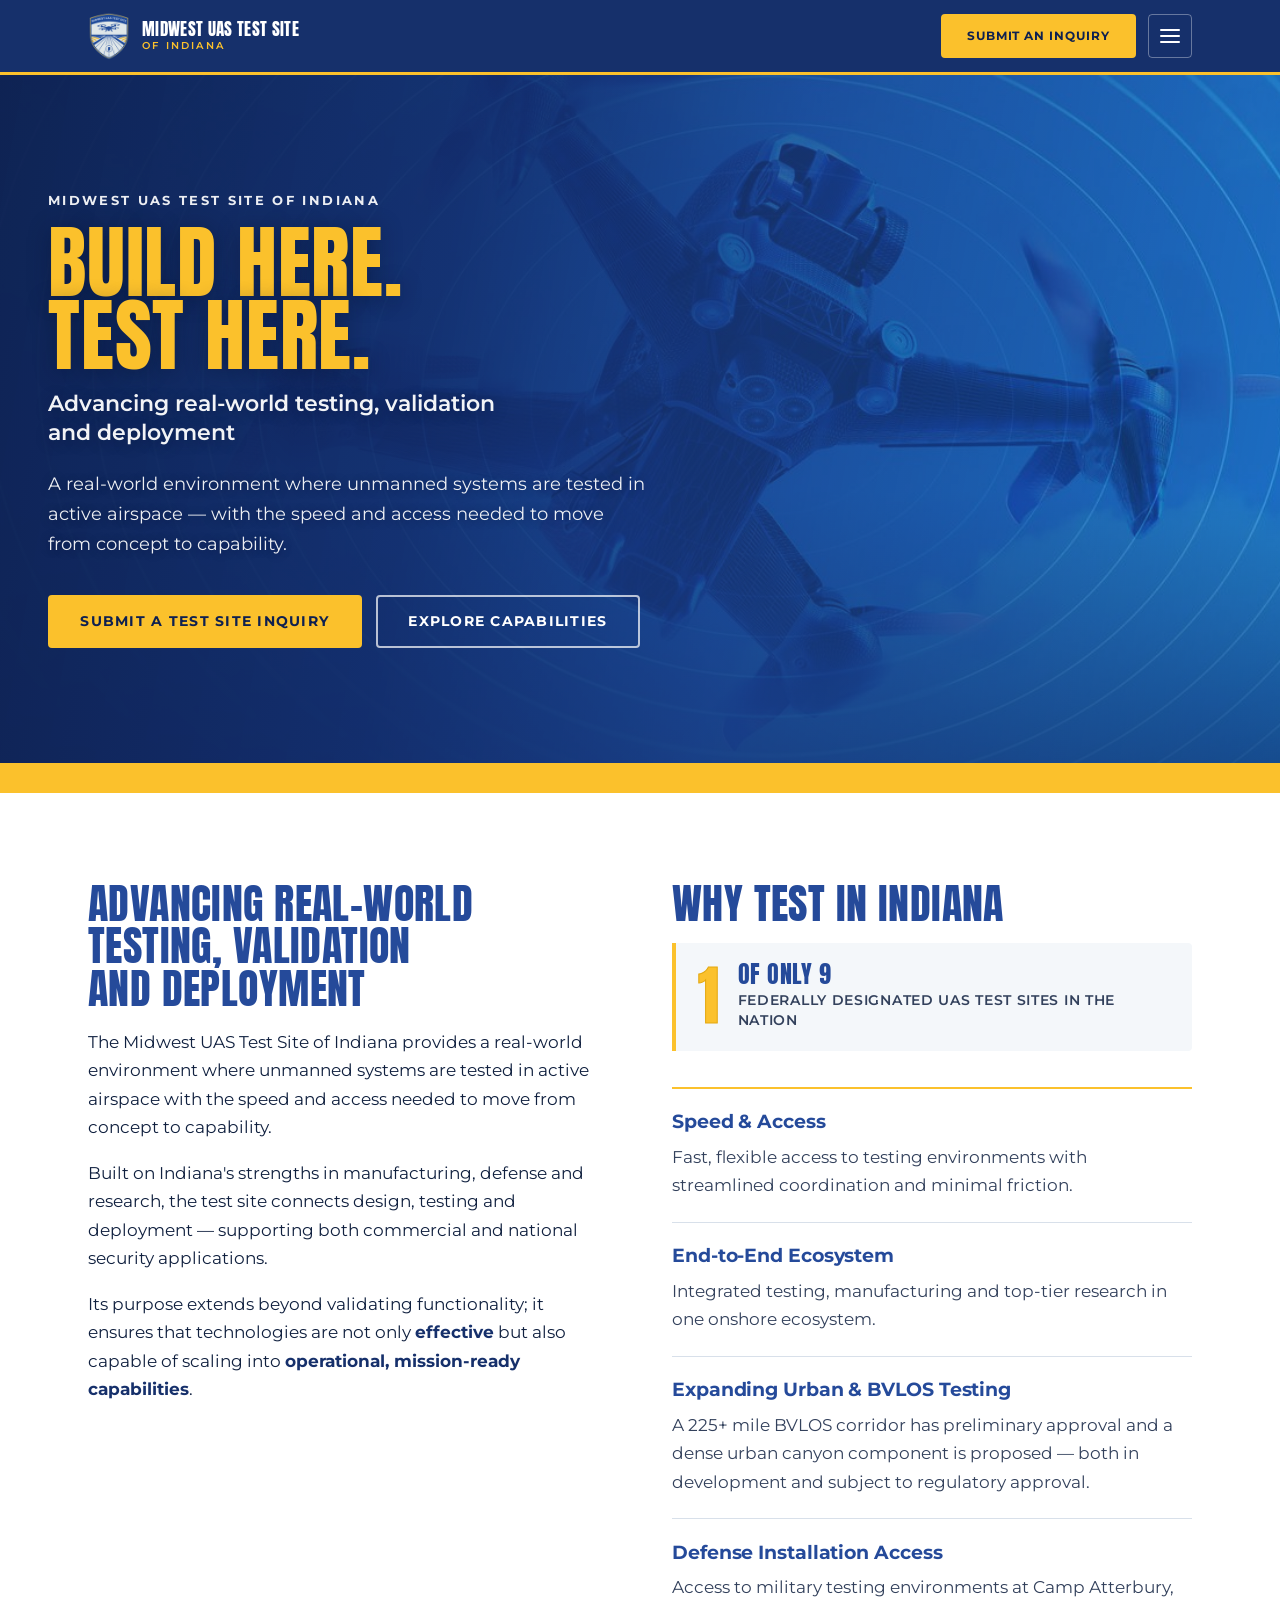
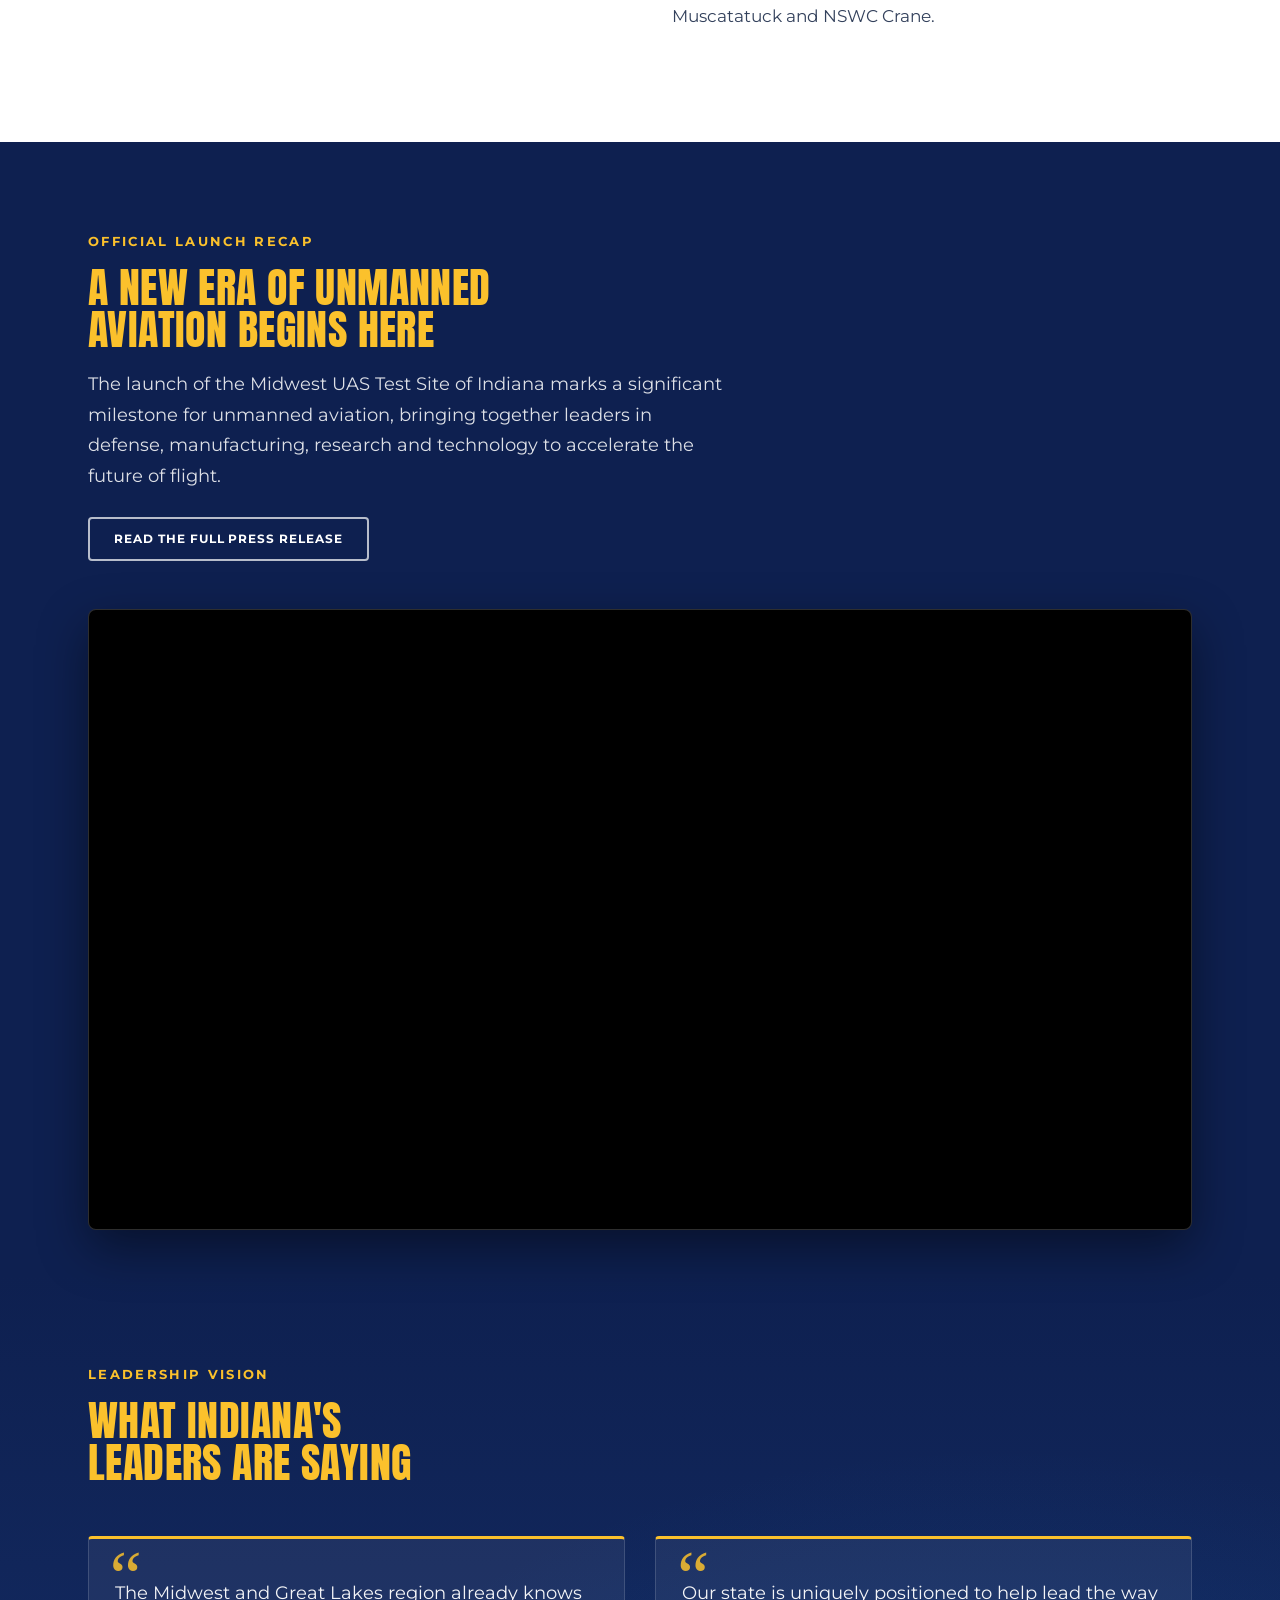
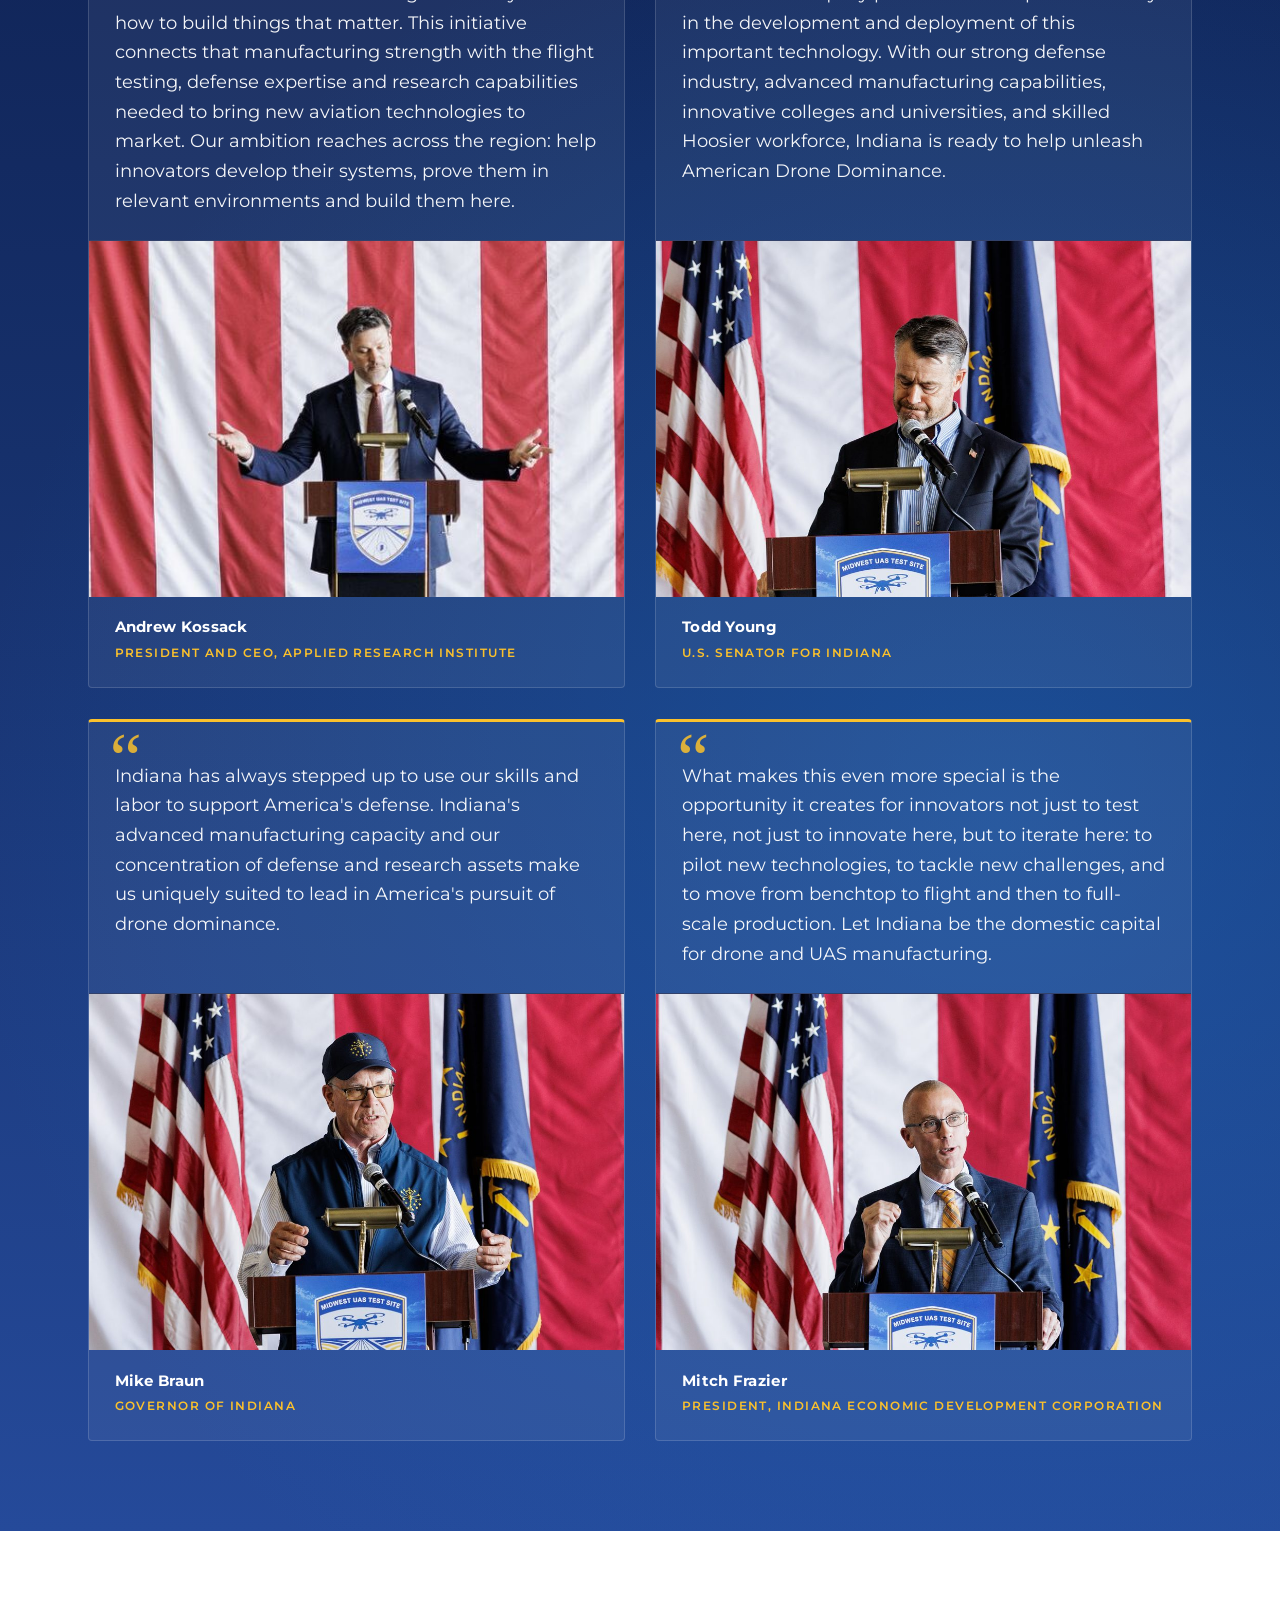
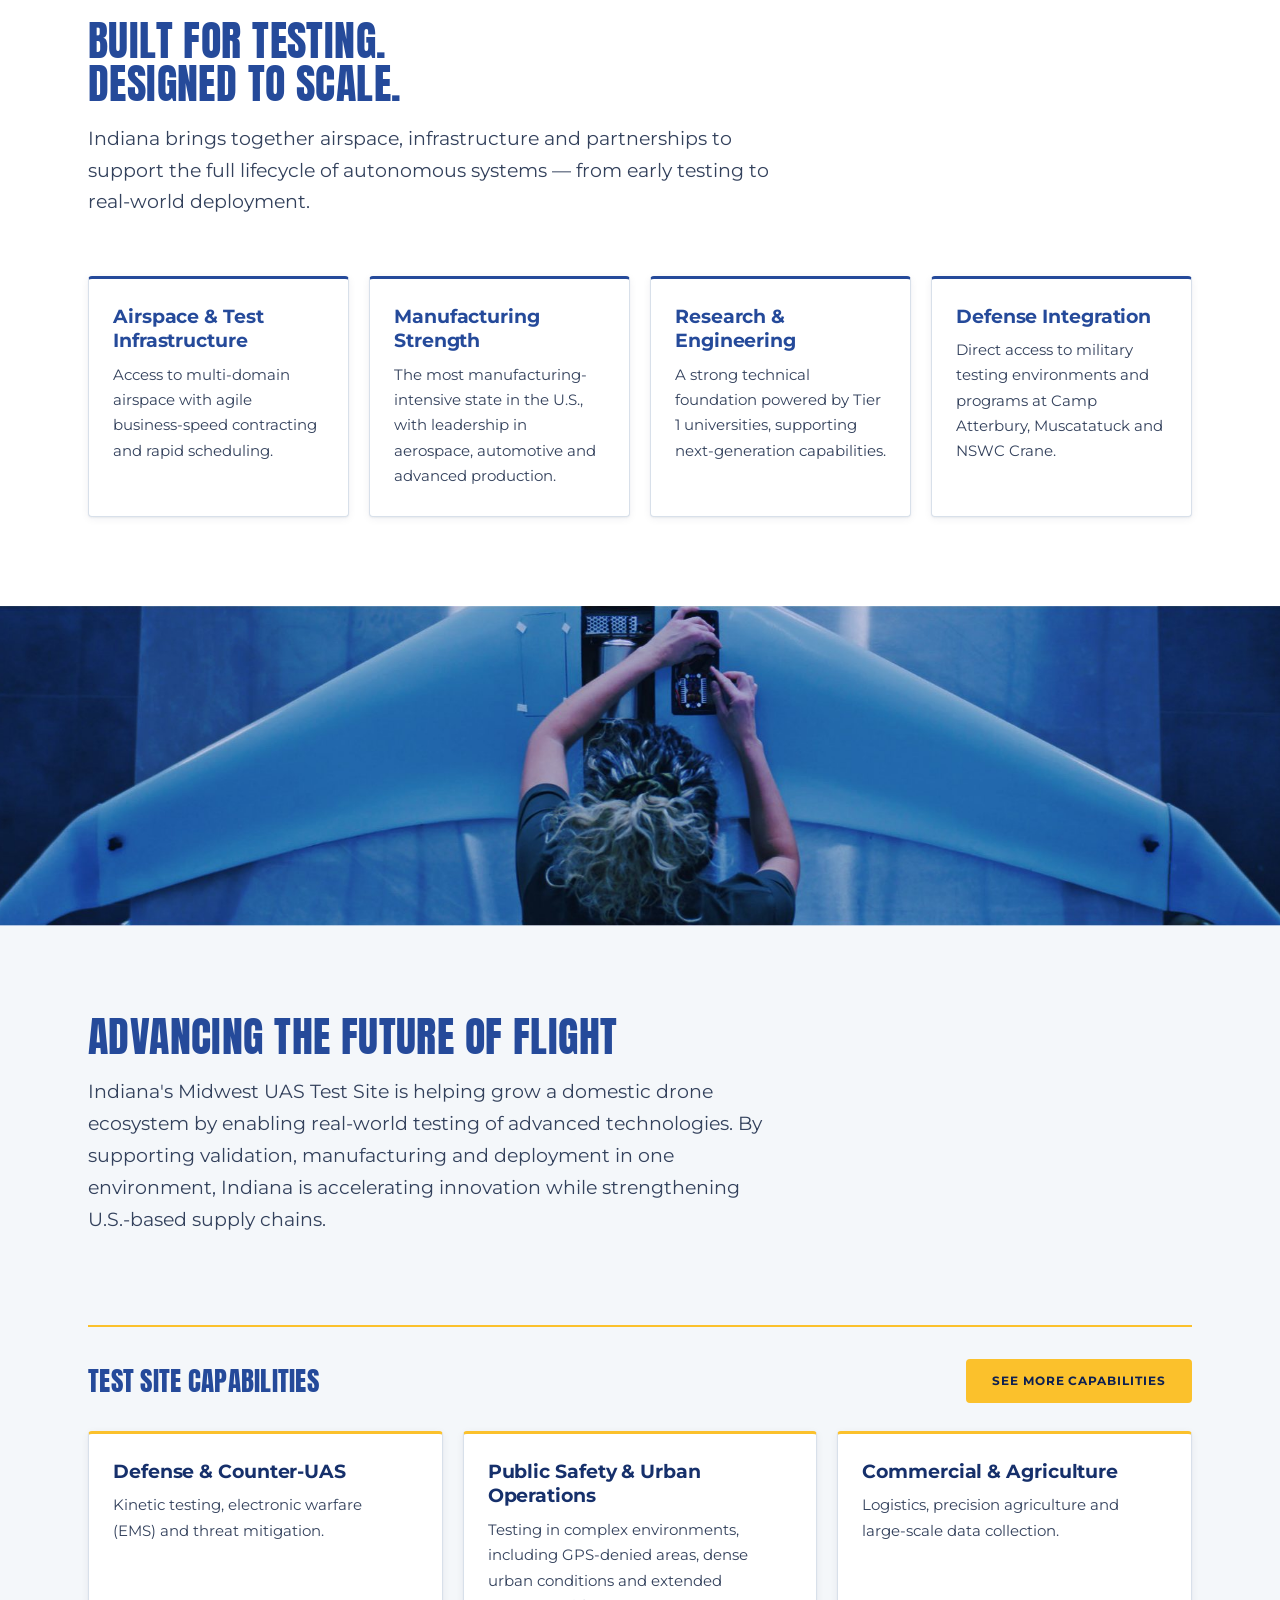
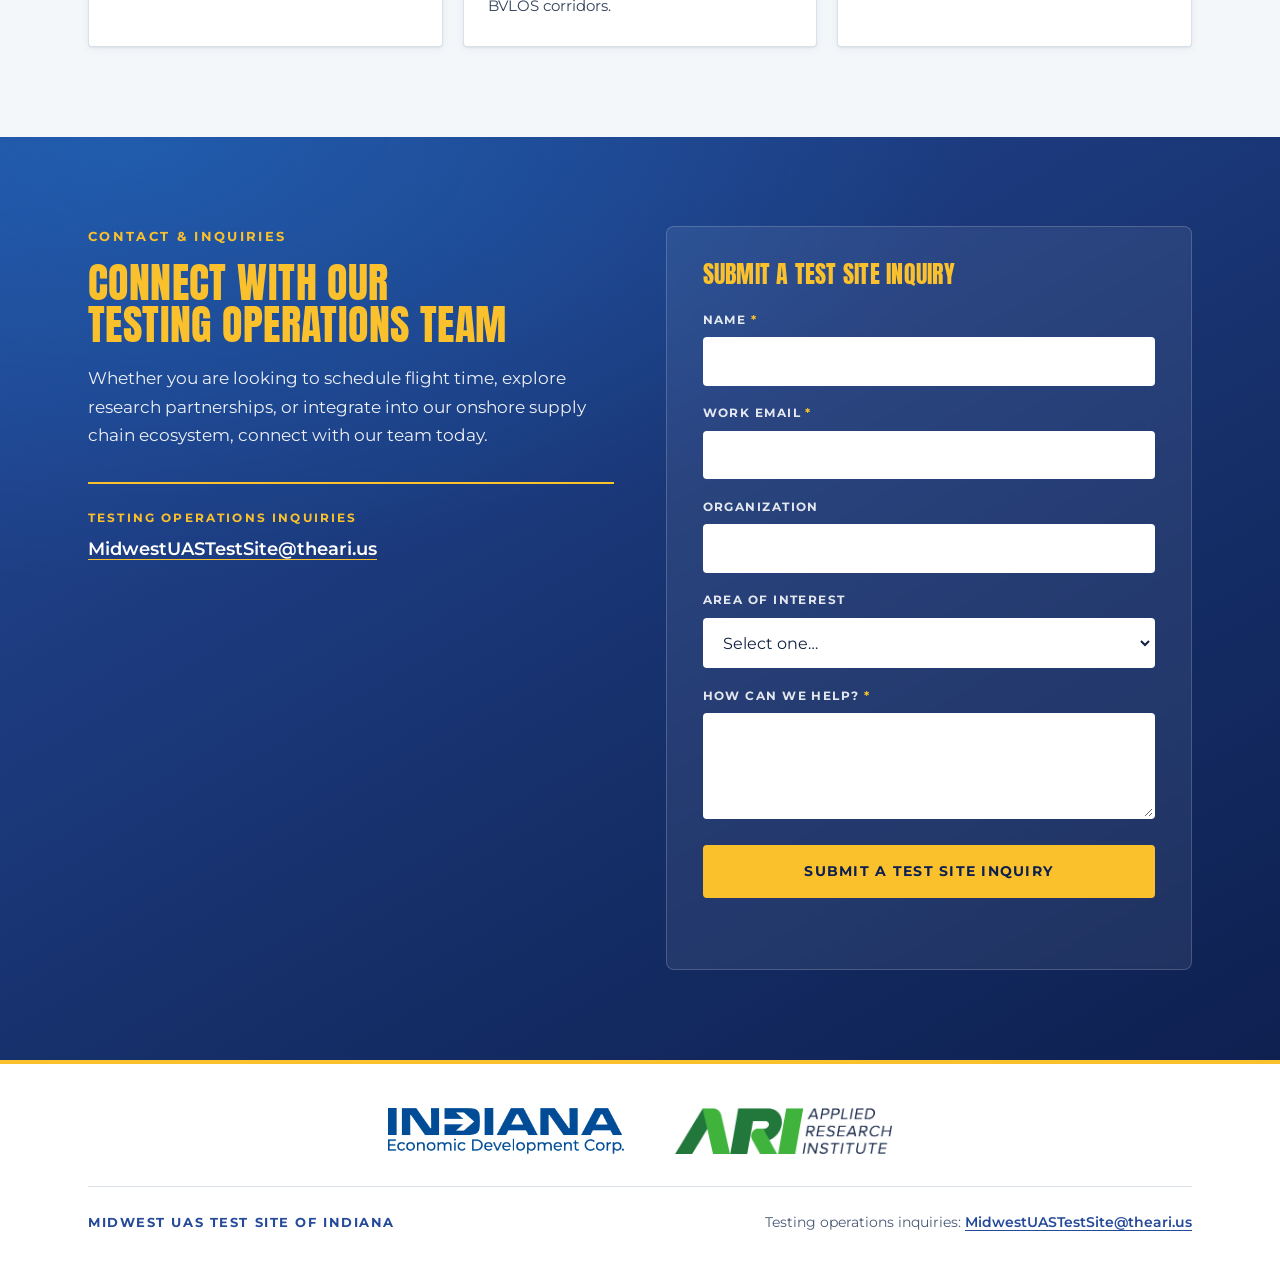
==== commit 06af4bae: "Add a press release link under the launch section's lead copy Points at the ARI newsroom post, openi" ====
--- a/index.html
+++ b/index.html
@@ -27,7 +27,7 @@
       imagesizes="100vw">
 <!-- ?v= is a cache buster. Bump it whenever site.css or site.js changes, or browsers
      will keep serving the old file against fresh HTML. -->
-<link rel="stylesheet" href="assets/css/site.css?v=74">
+<link rel="stylesheet" href="assets/css/site.css?v=76">
 
 <script type="application/ld+json">
 {
@@ -109,7 +109,7 @@
     </p>
     <div class="hero-actions">
       <a class="btn btn-gold" href="#contact">Submit a Test Site Inquiry</a>
-      <a class="btn btn-ghost" href="#capabilities">Explore Capabilities</a>
+      <a class="btn btn-ghost" href="/capabilities">Explore Capabilities</a>
     </div>
   </div>
 
@@ -185,6 +185,12 @@
       <p class="launch-lead">The launch of the Midwest UAS Test Site of Indiana marks a
         significant milestone for unmanned aviation, bringing together leaders in defense,
         manufacturing, research and technology to accelerate the future of flight.</p>
+      <p class="launch-actions">
+        <a class="btn btn-ghost btn-sm"
+           href="https://www.theari.us/newsroom/ab8ab95c-0f56-4afa-b7ae-36444b097b83/"
+           target="_blank" rel="noopener noreferrer">Read the full press release<span
+           class="sr-only"> (opens in a new tab)</span></a>
+      </p>
     </header>
 
     <!-- The ratio is held by the wrapper, not by the iframe's own width/height
@@ -447,6 +453,6 @@
   </div>
 </footer>
 
-<script src="assets/js/site.js?v=74" defer></script>
+<script src="assets/js/site.js?v=76" defer></script>
 </body>
 </html>
--- a/assets/css/site.css
+++ b/assets/css/site.css
@@ -666,6 +666,11 @@
 /* Full content width, so the frame's left edge lines up with the heading
    above it. Centring it inside a narrower cap put the video on one axis and
    the type on another, which read as two unrelated blocks. */
+/* Ghost rather than gold: the video is what this section is for, and gold
+   here would compete with it. Same treatment as the hero's secondary action
+   on a dark field. */
+.launch-actions { margin-top: 1.6rem; }
+
 .launch-video { width: 100%; margin-inline: auto; }
 
 /* aspect-ratio on the wrapper, iframe absolutely filling it. The ratio is
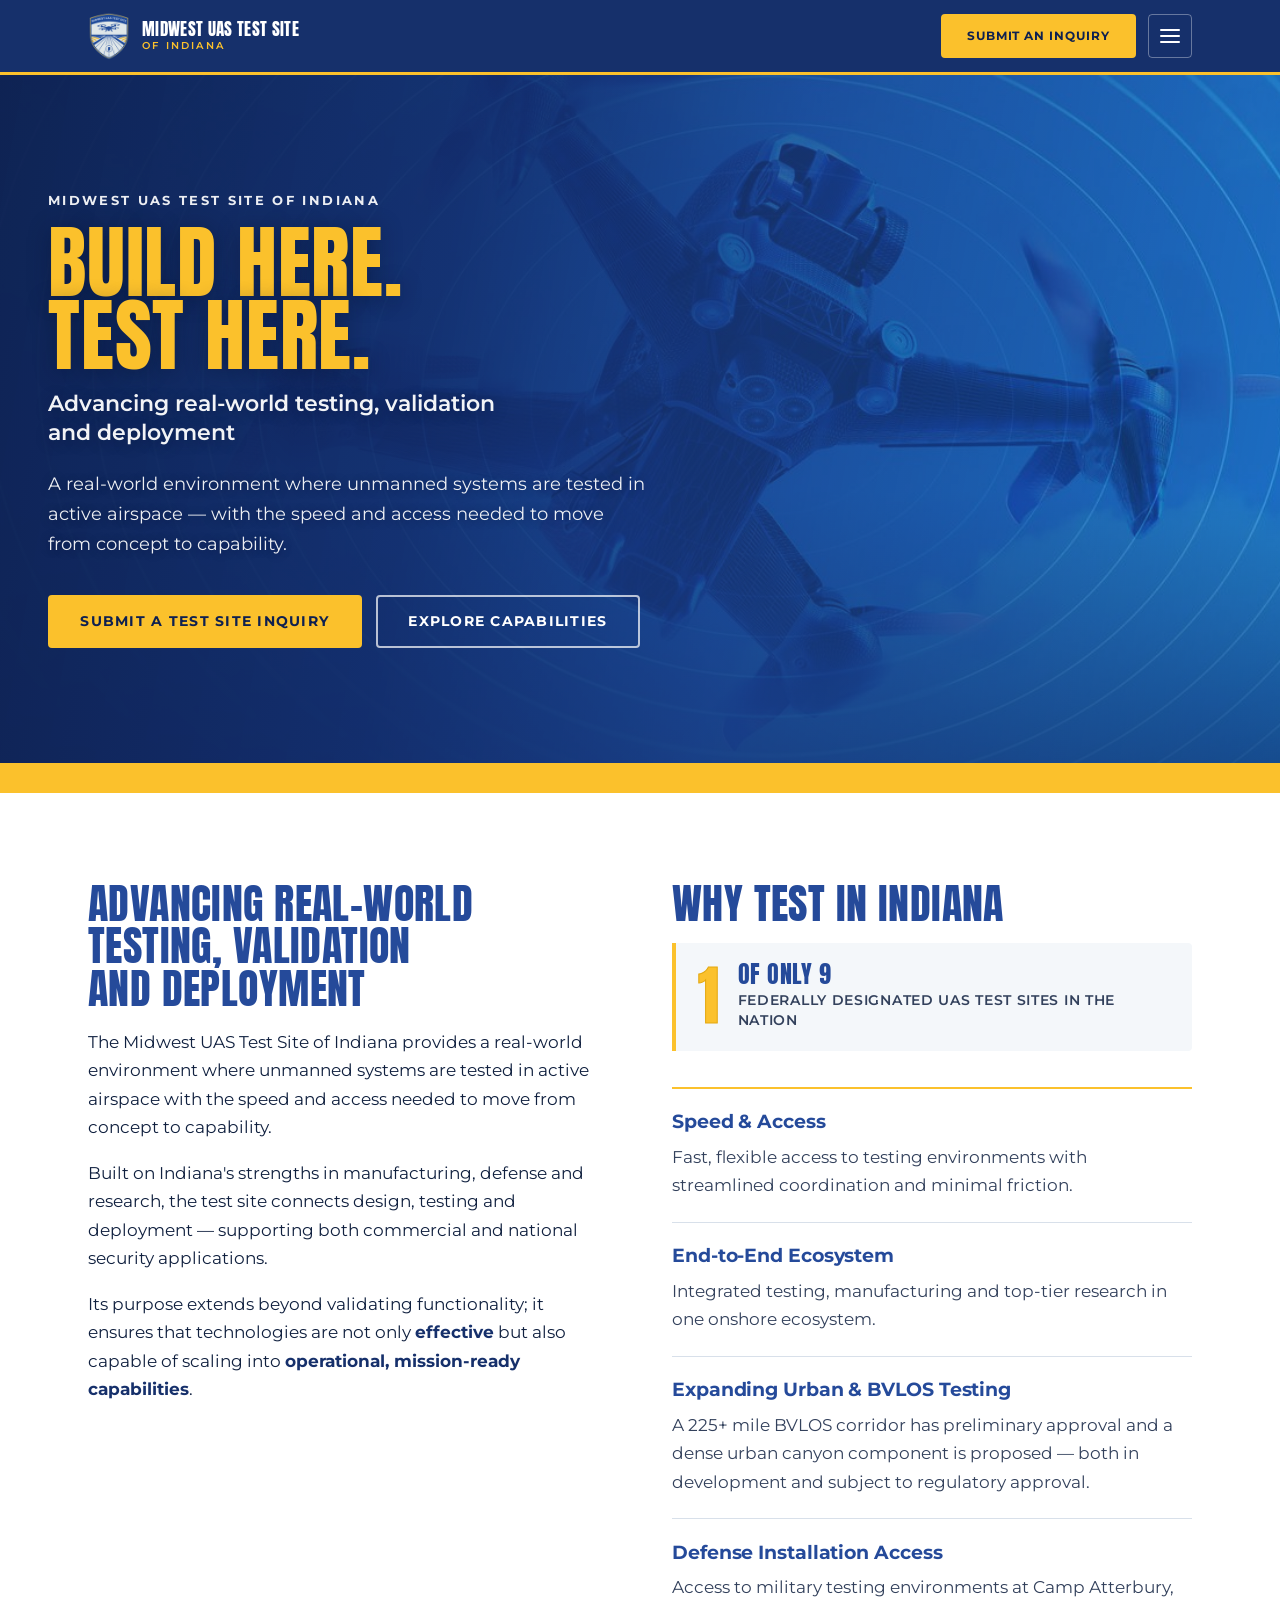
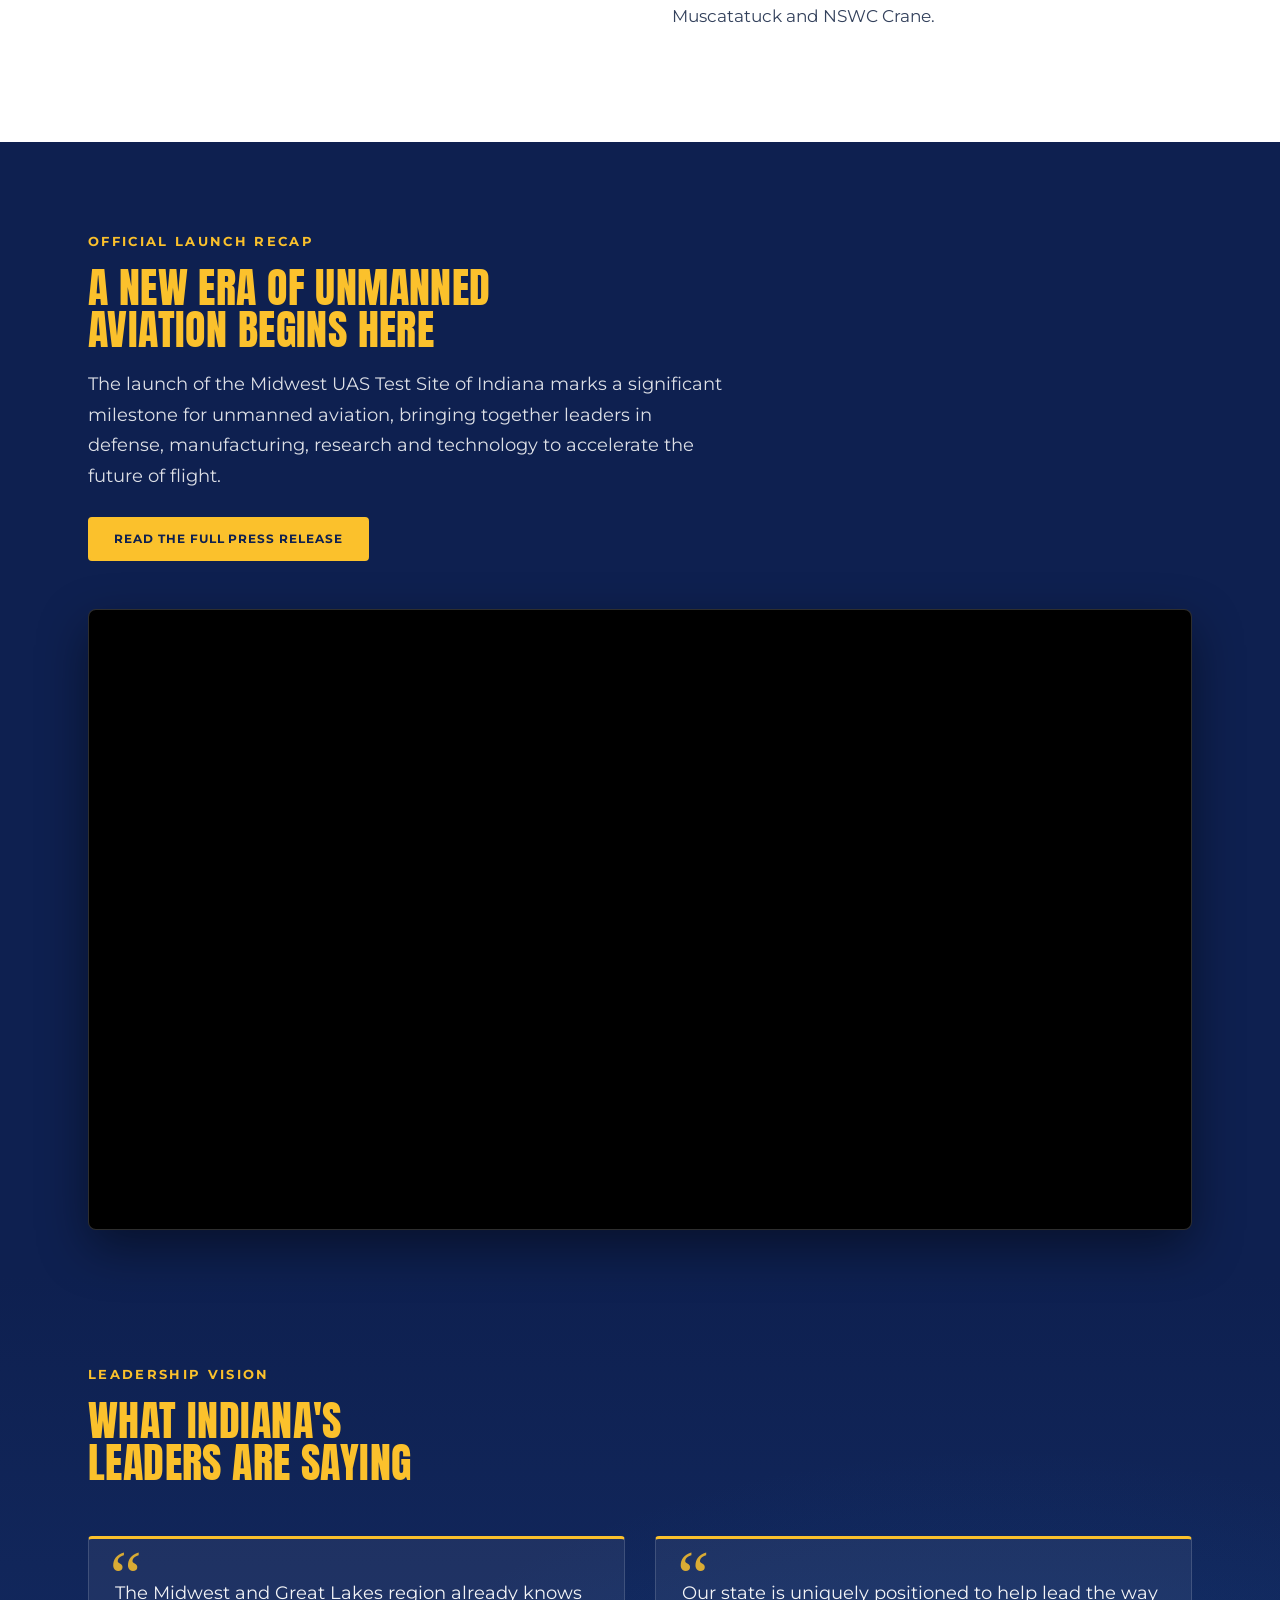
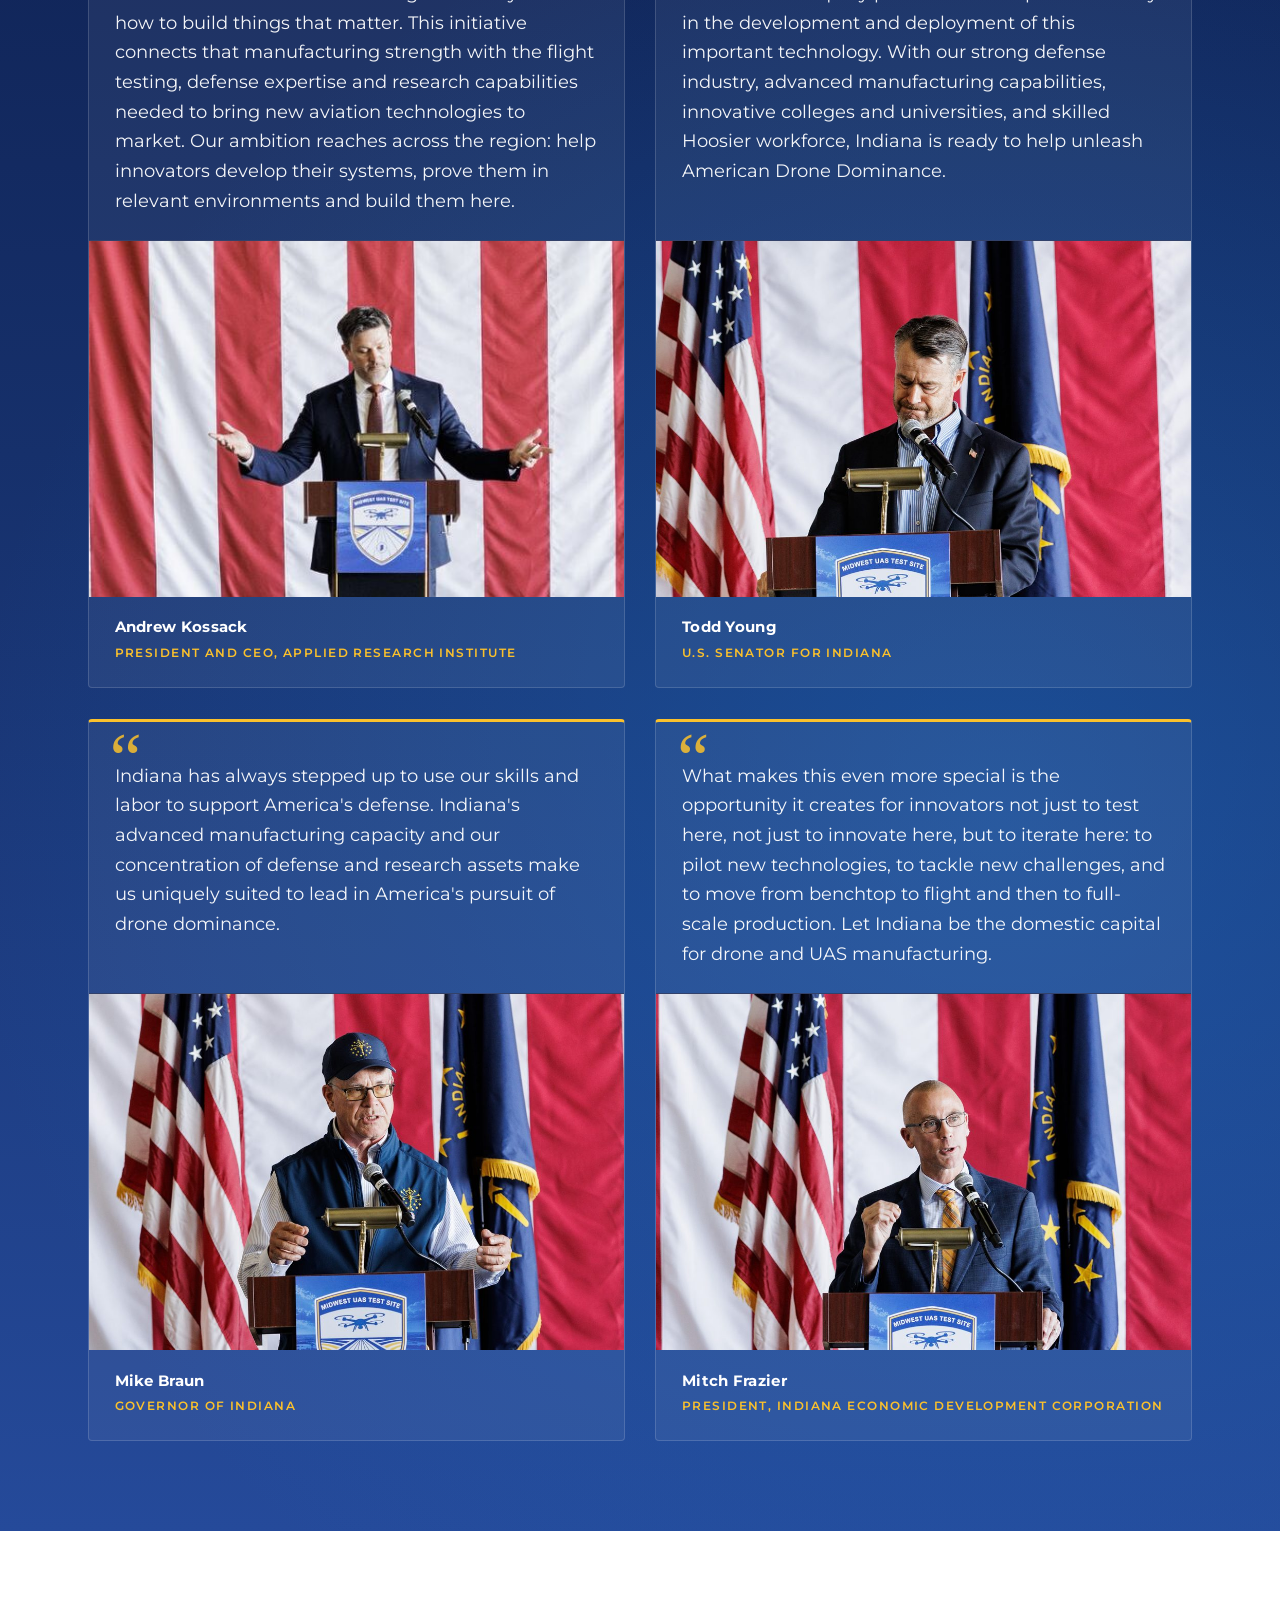
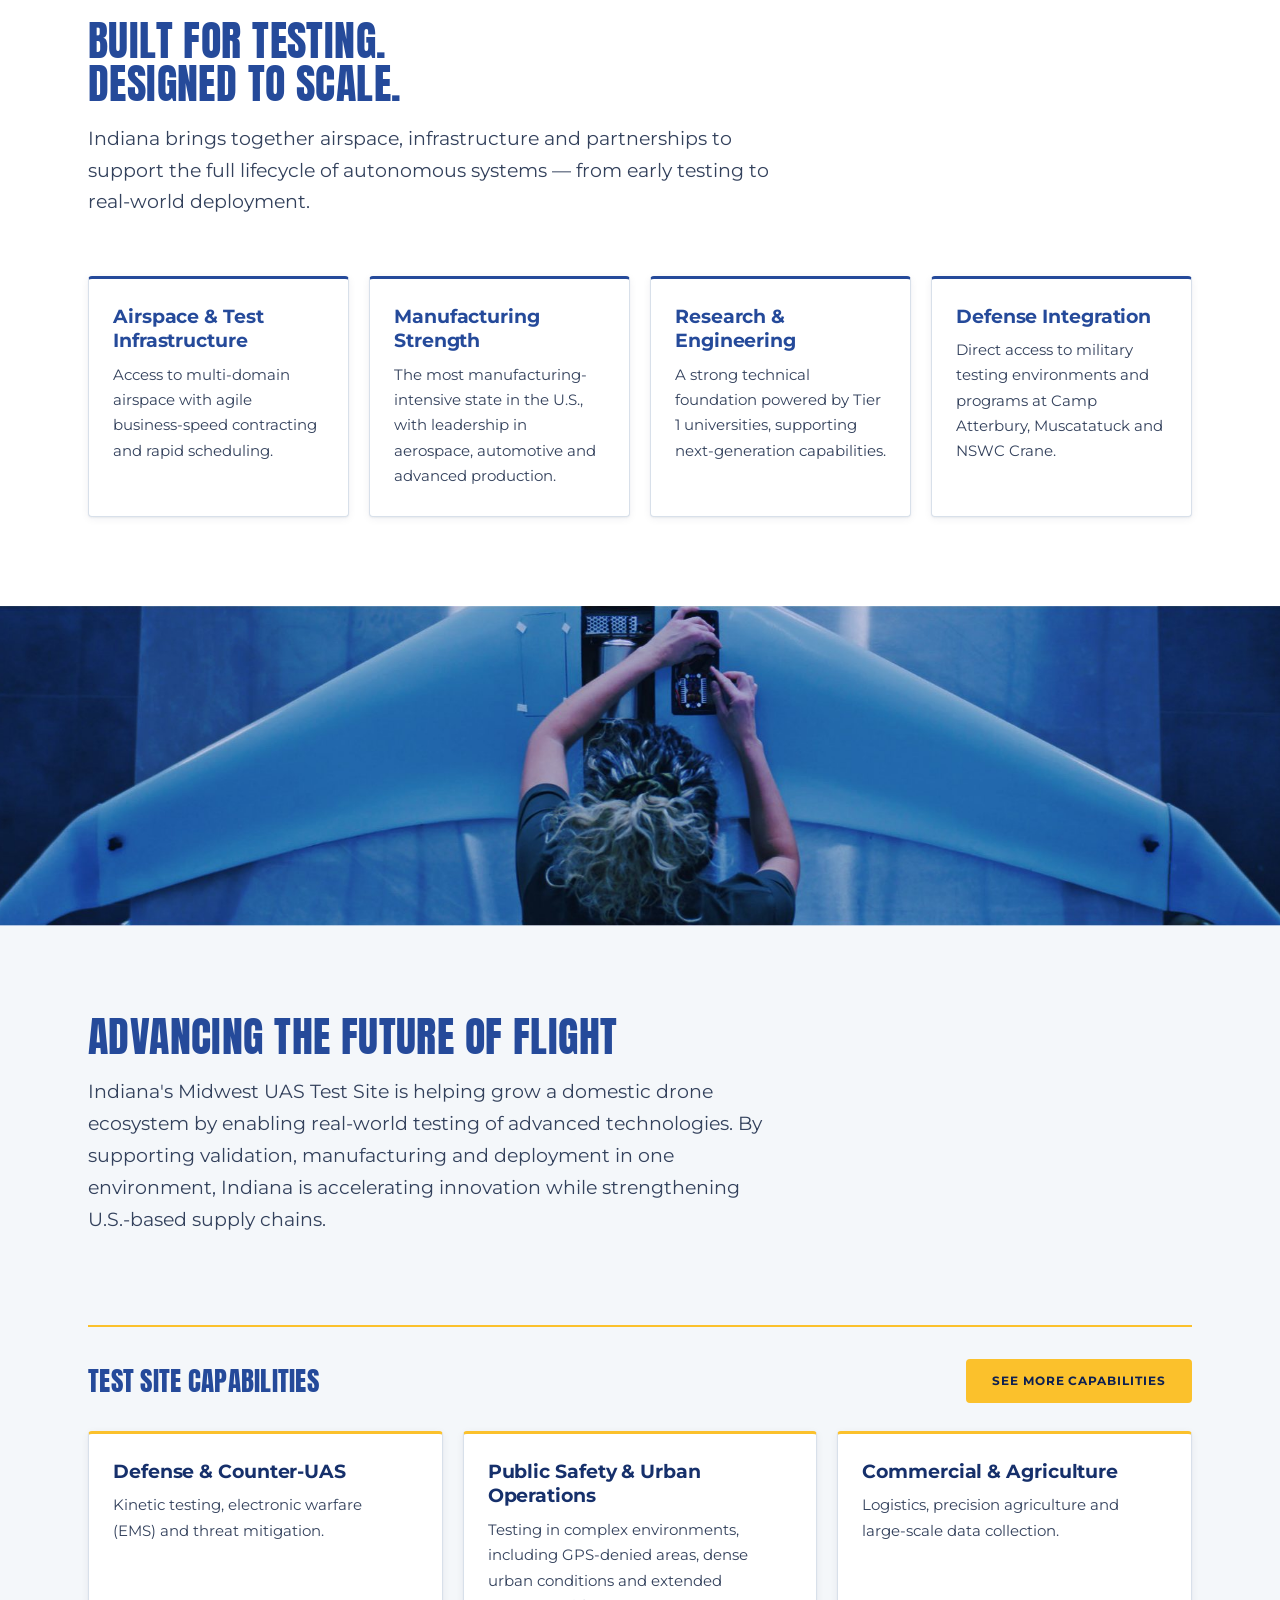
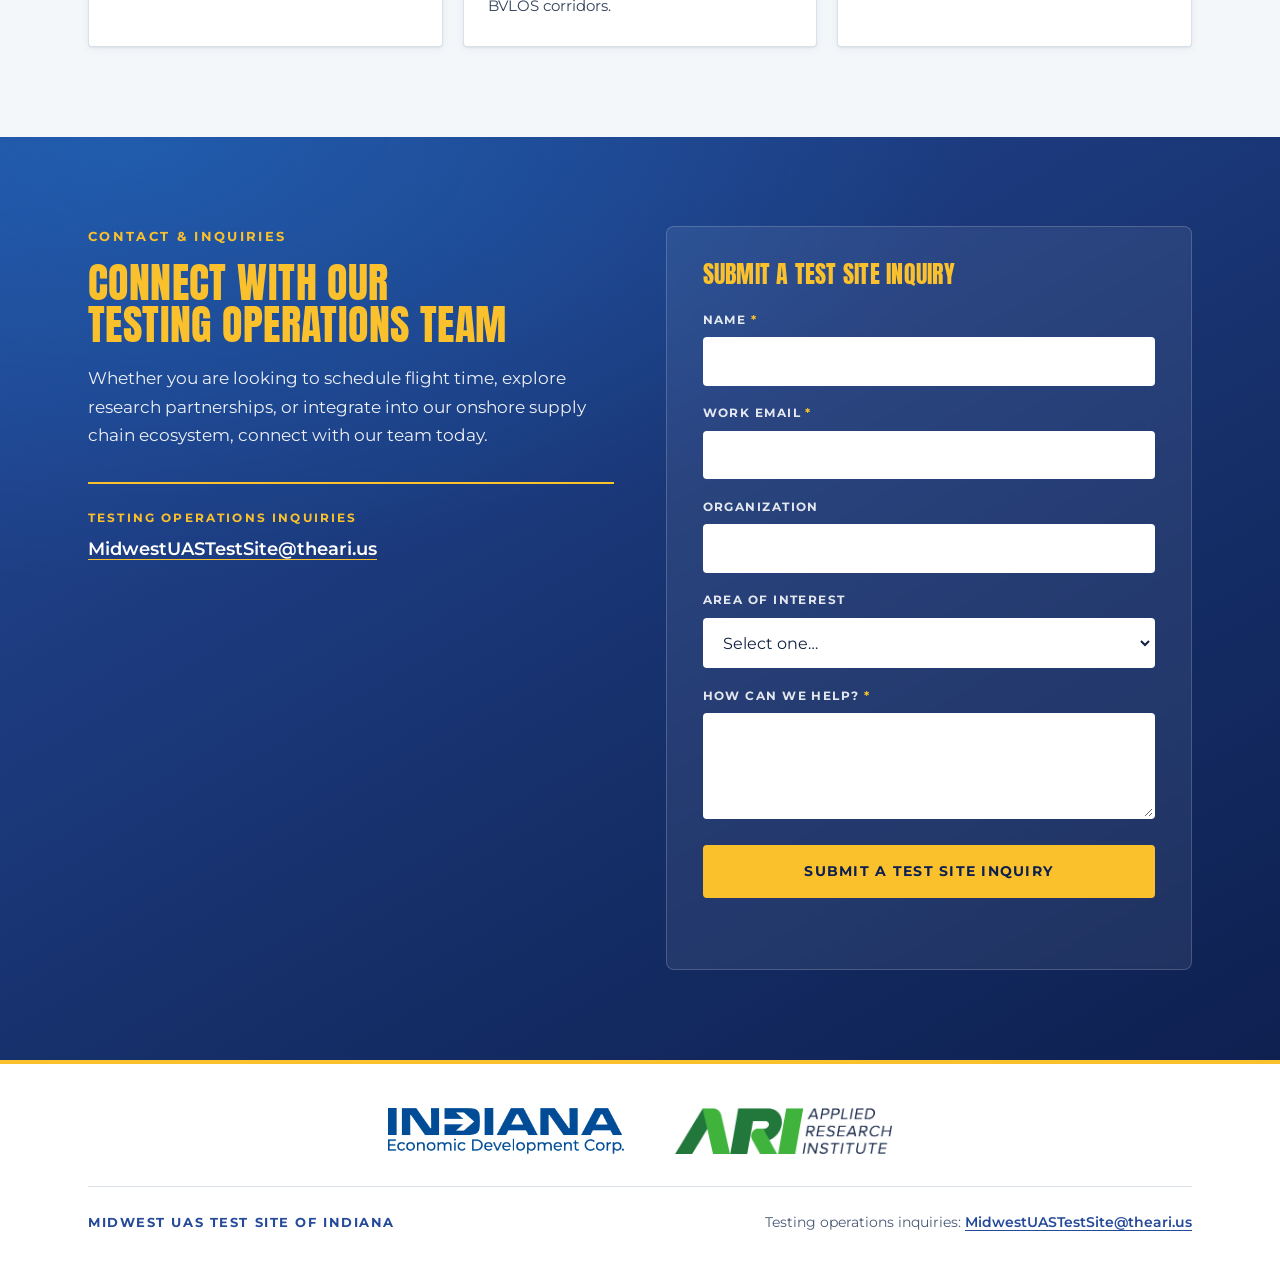
==== commit 7ff15b79: "Make the press release button gold Co-Authored-By: Claude Opus 5 <noreply@anthropic.com> Claude-Sess" ====
--- a/index.html
+++ b/index.html
@@ -27,7 +27,7 @@
       imagesizes="100vw">
 <!-- ?v= is a cache buster. Bump it whenever site.css or site.js changes, or browsers
      will keep serving the old file against fresh HTML. -->
-<link rel="stylesheet" href="assets/css/site.css?v=76">
+<link rel="stylesheet" href="assets/css/site.css?v=77">
 
 <script type="application/ld+json">
 {
@@ -186,7 +186,7 @@
         significant milestone for unmanned aviation, bringing together leaders in defense,
         manufacturing, research and technology to accelerate the future of flight.</p>
       <p class="launch-actions">
-        <a class="btn btn-ghost btn-sm"
+        <a class="btn btn-gold btn-sm"
            href="https://www.theari.us/newsroom/ab8ab95c-0f56-4afa-b7ae-36444b097b83/"
            target="_blank" rel="noopener noreferrer">Read the full press release<span
            class="sr-only"> (opens in a new tab)</span></a>
@@ -453,6 +453,6 @@
   </div>
 </footer>
 
-<script src="assets/js/site.js?v=76" defer></script>
+<script src="assets/js/site.js?v=77" defer></script>
 </body>
 </html>
--- a/assets/css/site.css
+++ b/assets/css/site.css
@@ -666,9 +666,6 @@
 /* Full content width, so the frame's left edge lines up with the heading
    above it. Centring it inside a narrower cap put the video on one axis and
    the type on another, which read as two unrelated blocks. */
-/* Ghost rather than gold: the video is what this section is for, and gold
-   here would compete with it. Same treatment as the hero's secondary action
-   on a dark field. */
 .launch-actions { margin-top: 1.6rem; }
 
 .launch-video { width: 100%; margin-inline: auto; }
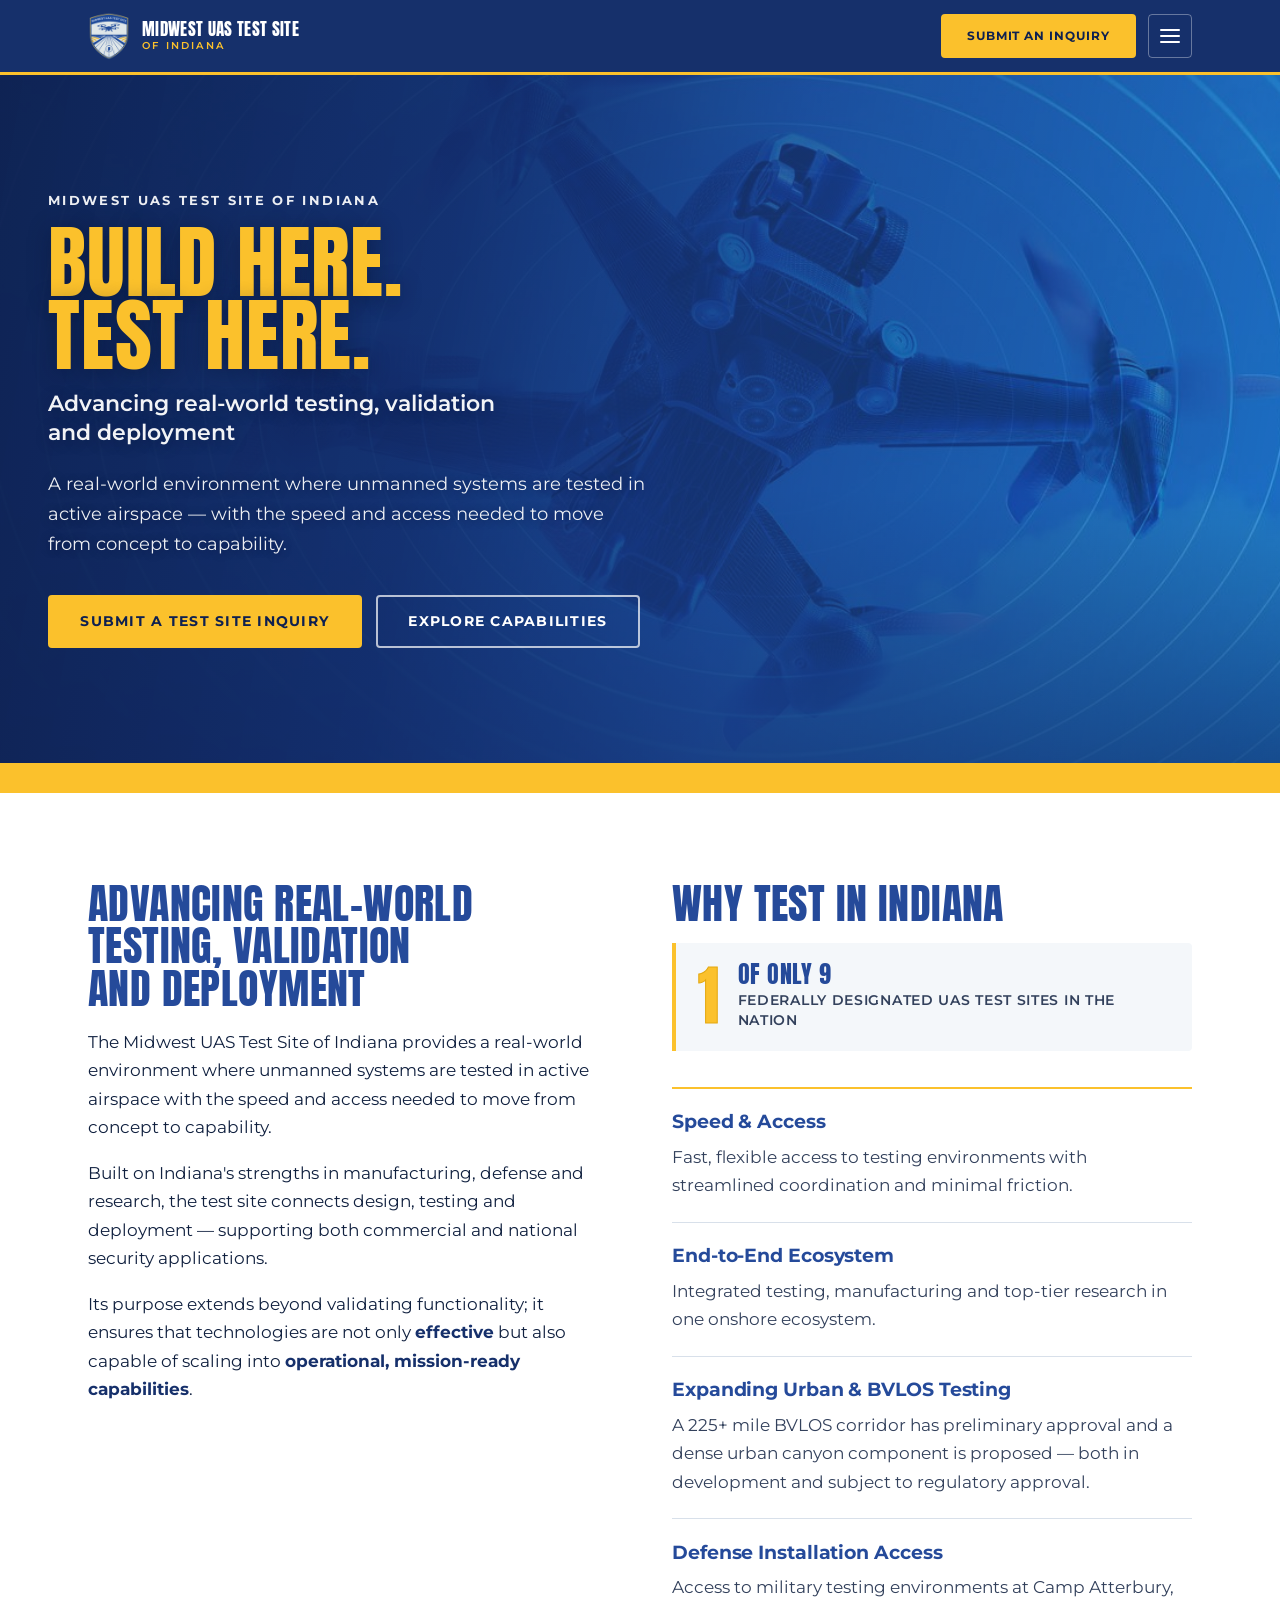
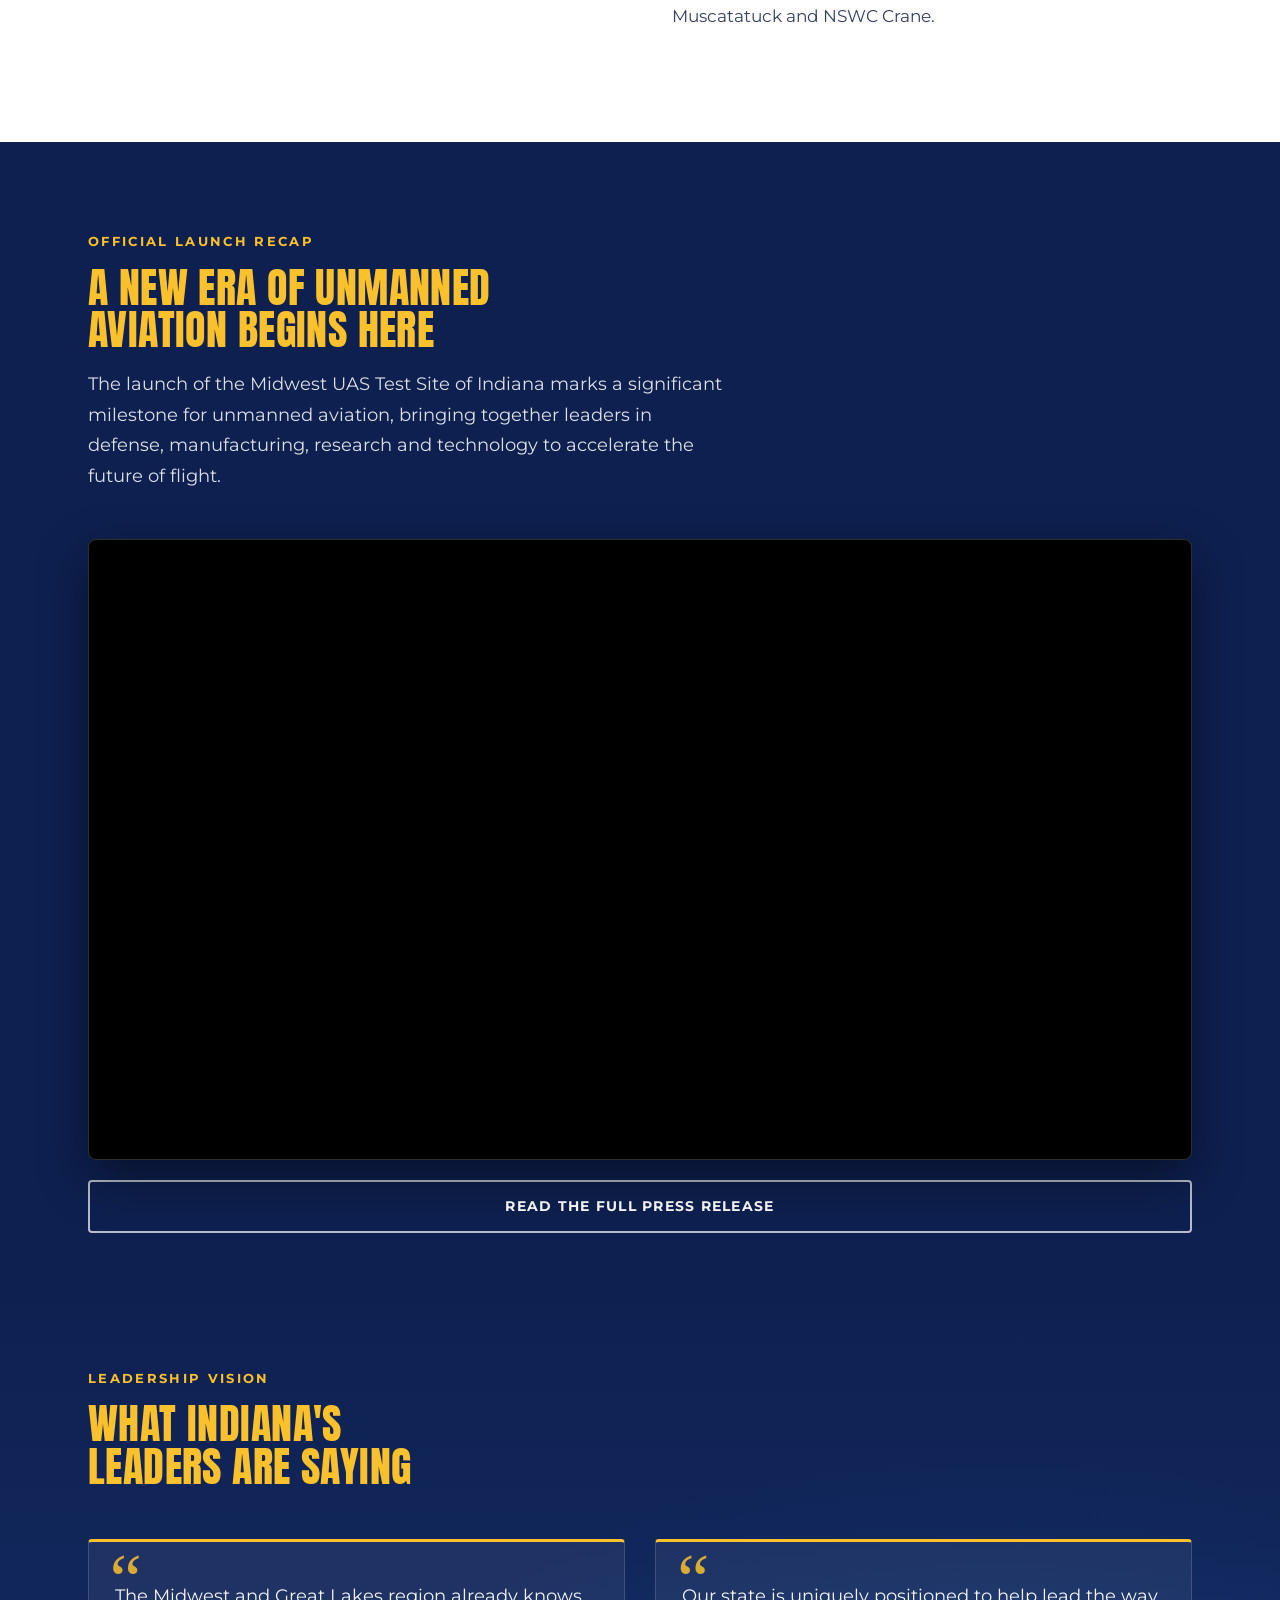
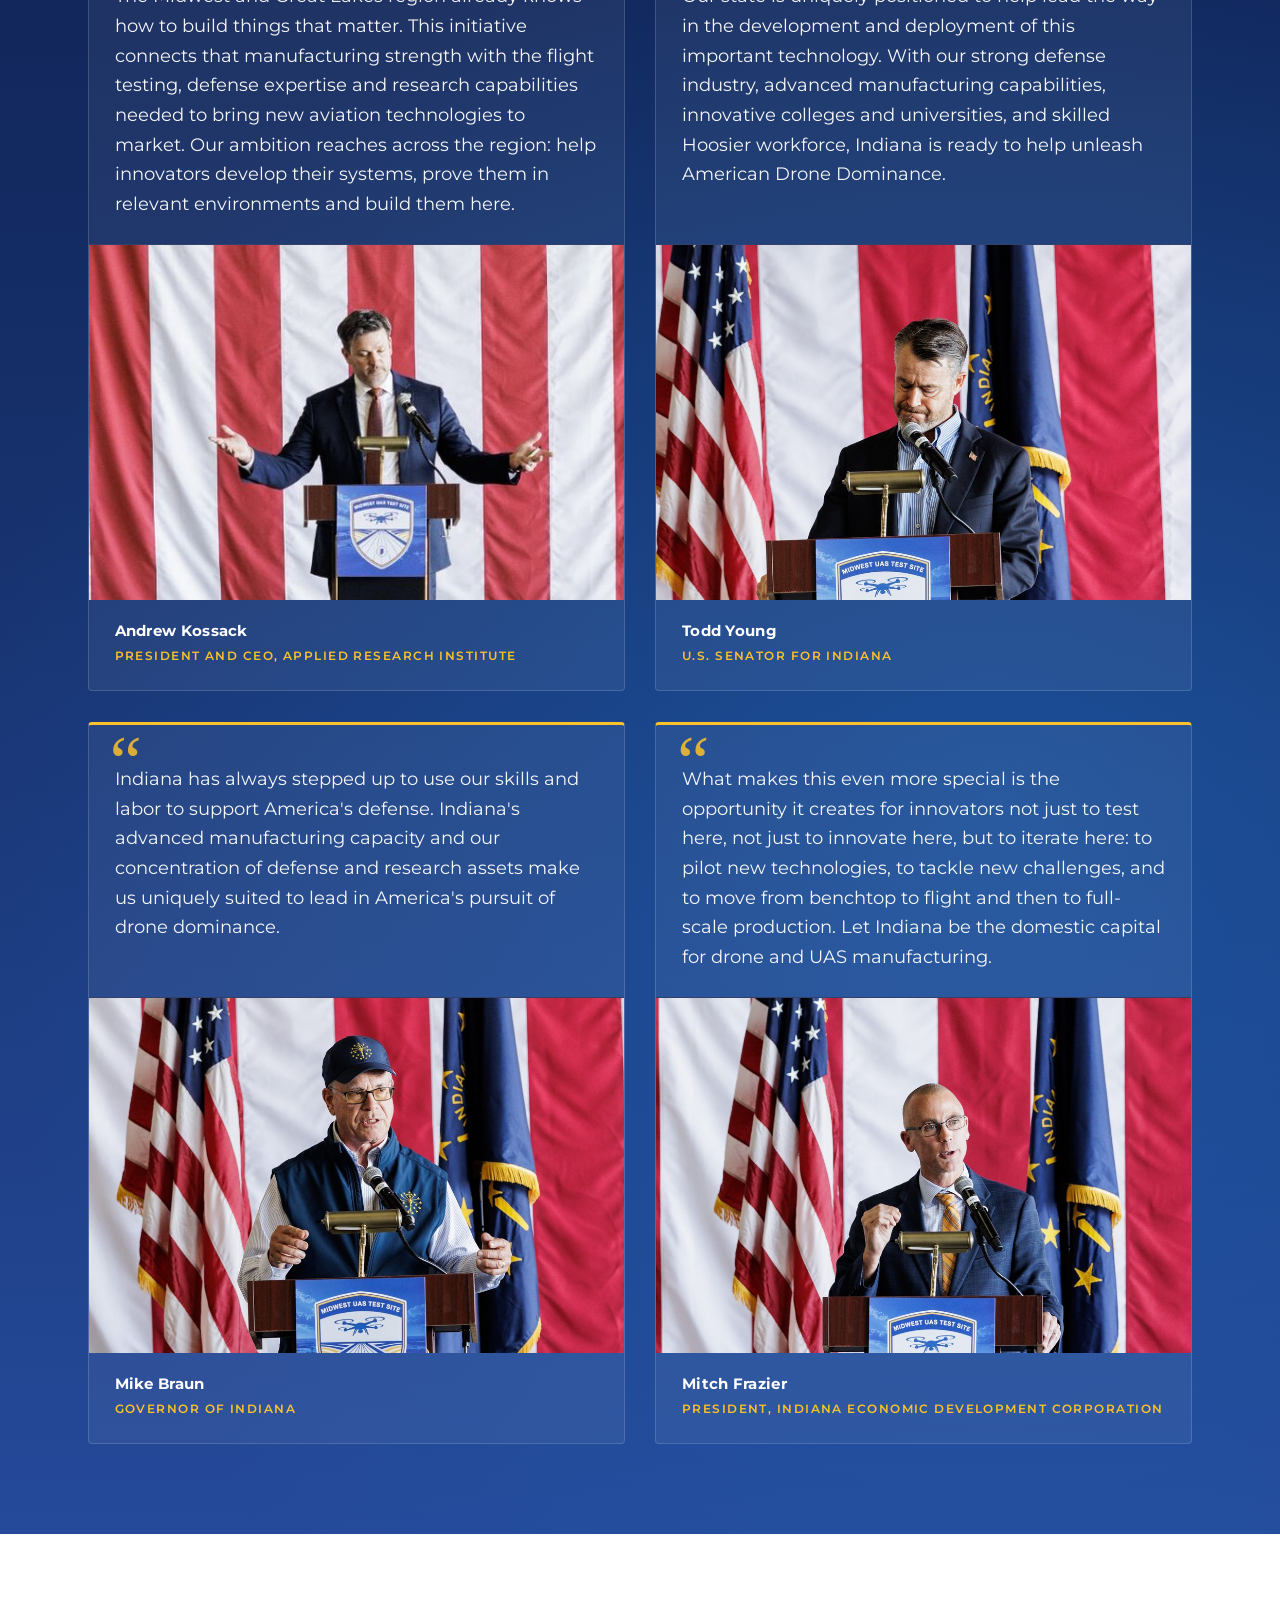
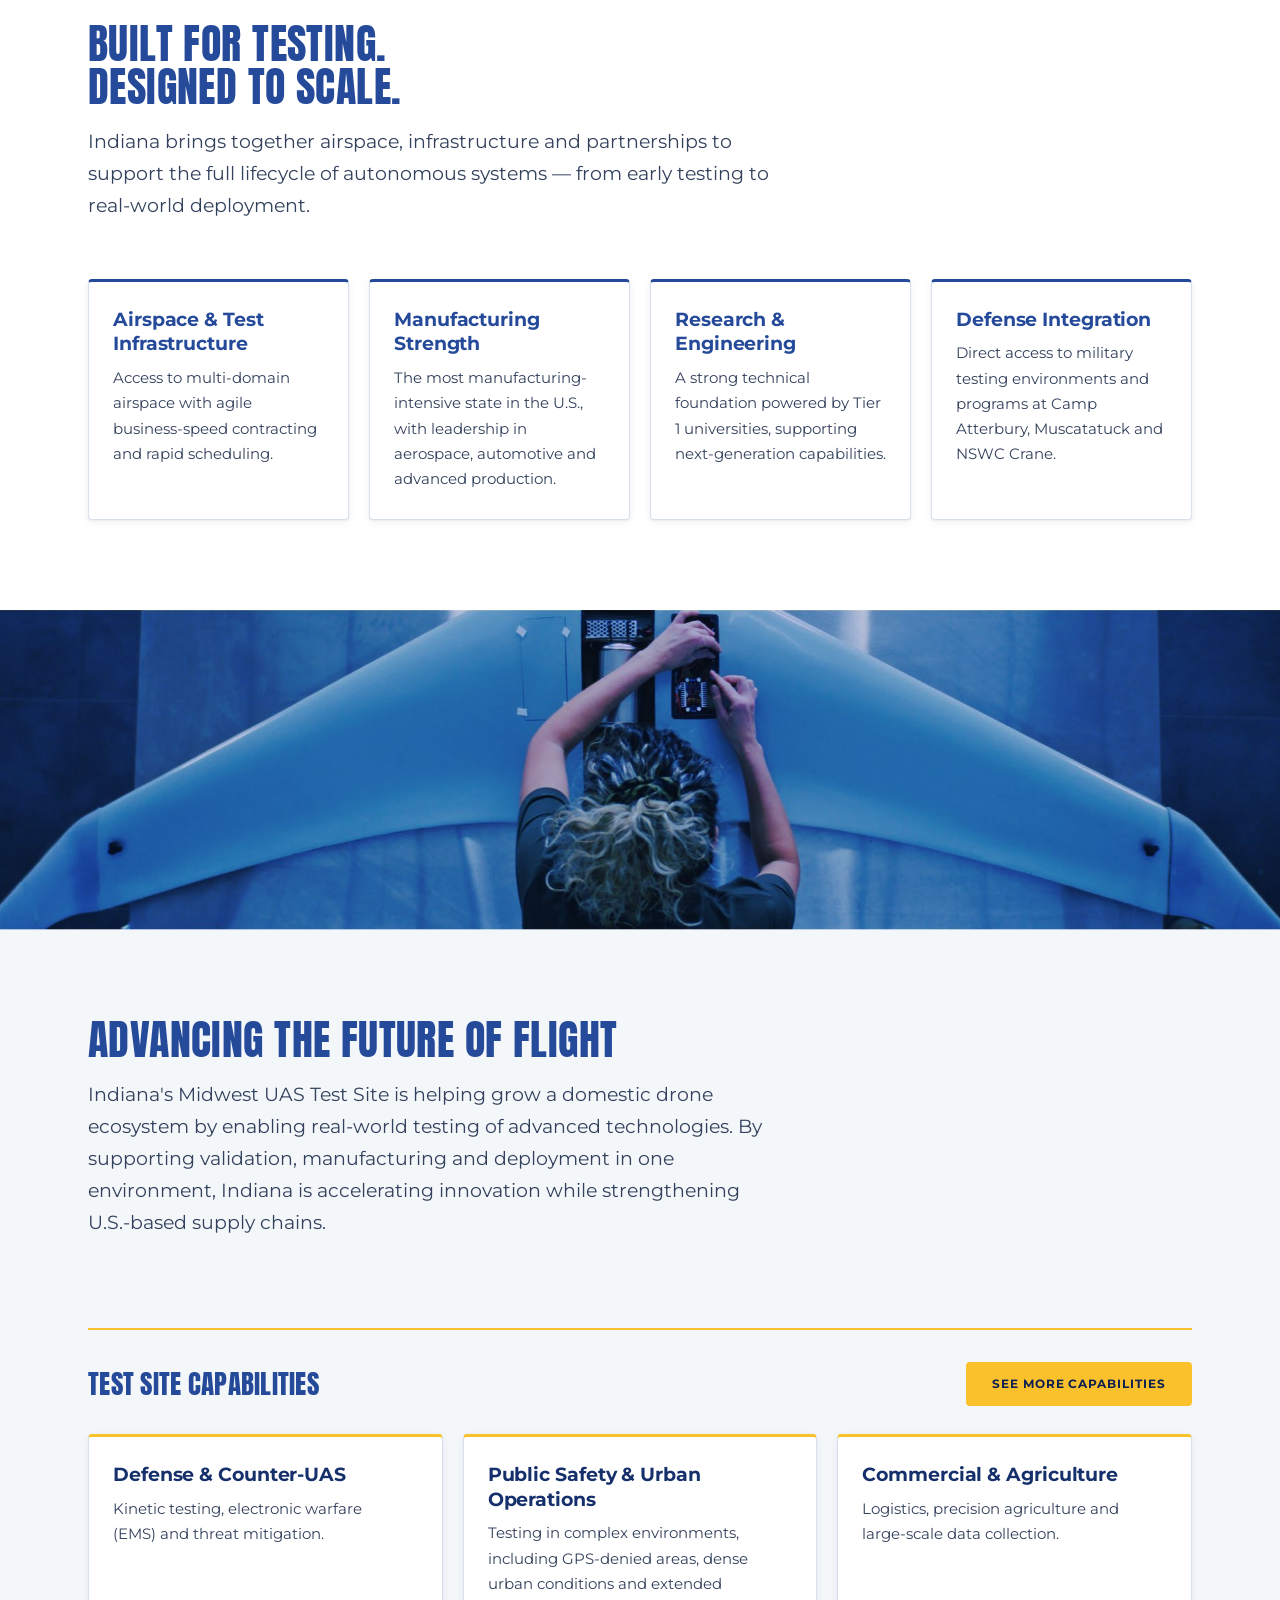
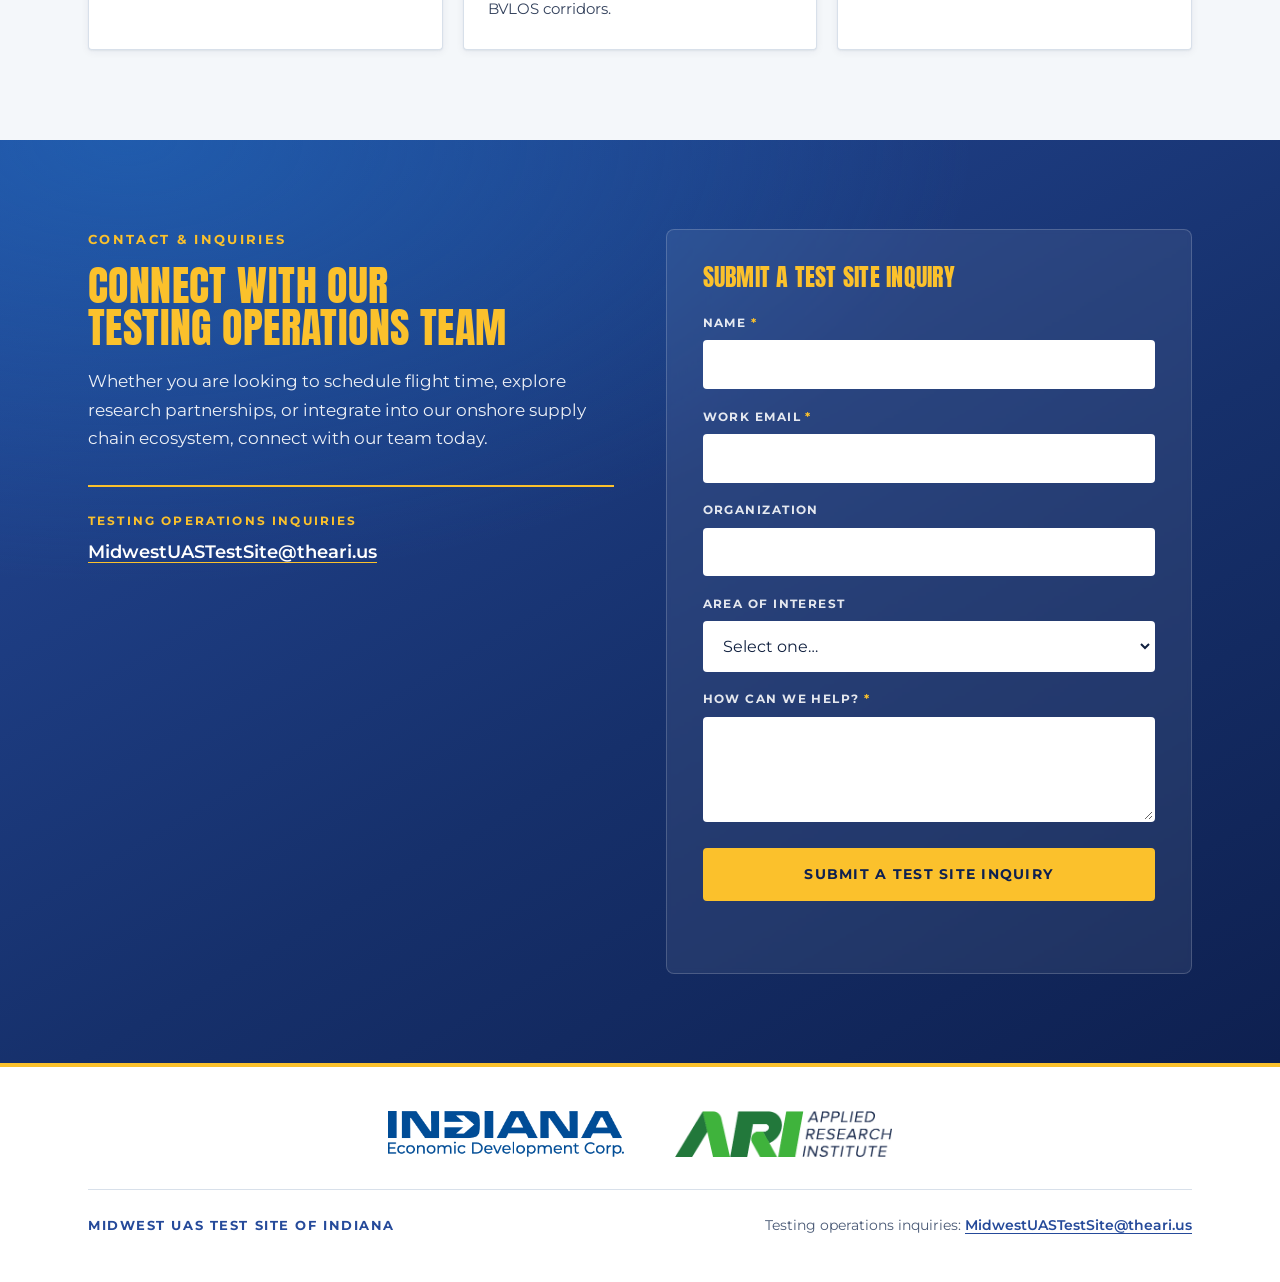
==== commit 7bb0aa3b: "Move the press release link under the video, outlined and full width It sits directly below the fram" ====
--- a/index.html
+++ b/index.html
@@ -27,7 +27,7 @@
       imagesizes="100vw">
 <!-- ?v= is a cache buster. Bump it whenever site.css or site.js changes, or browsers
      will keep serving the old file against fresh HTML. -->
-<link rel="stylesheet" href="assets/css/site.css?v=77">
+<link rel="stylesheet" href="assets/css/site.css?v=78">
 
 <script type="application/ld+json">
 {
@@ -185,12 +185,6 @@
       <p class="launch-lead">The launch of the Midwest UAS Test Site of Indiana marks a
         significant milestone for unmanned aviation, bringing together leaders in defense,
         manufacturing, research and technology to accelerate the future of flight.</p>
-      <p class="launch-actions">
-        <a class="btn btn-gold btn-sm"
-           href="https://www.theari.us/newsroom/ab8ab95c-0f56-4afa-b7ae-36444b097b83/"
-           target="_blank" rel="noopener noreferrer">Read the full press release<span
-           class="sr-only"> (opens in a new tab)</span></a>
-      </p>
     </header>
 
     <!-- The ratio is held by the wrapper, not by the iframe's own width/height
@@ -206,6 +200,13 @@
                 allowfullscreen></iframe>
       </div>
     </figure>
+
+    <p class="launch-actions">
+      <a class="btn btn-ghost btn-block"
+         href="https://www.theari.us/newsroom/ab8ab95c-0f56-4afa-b7ae-36444b097b83/"
+         target="_blank" rel="noopener noreferrer">Read the full press release<span
+         class="sr-only"> (opens in a new tab)</span></a>
+    </p>
 
   </div>
 </section>
@@ -453,6 +454,6 @@
   </div>
 </footer>
 
-<script src="assets/js/site.js?v=77" defer></script>
+<script src="assets/js/site.js?v=78" defer></script>
 </body>
 </html>
--- a/assets/css/site.css
+++ b/assets/css/site.css
@@ -666,7 +666,10 @@
 /* Full content width, so the frame's left edge lines up with the heading
    above it. Centring it inside a narrower cap put the video on one axis and
    the type on another, which read as two unrelated blocks. */
-.launch-actions { margin-top: 1.6rem; }
+/* Under the video and the same width as it, so the two read as one block.
+   .launch-video is the full content width, so the button matching it just
+   means btn-block inside the same wrap. */
+.launch-actions { margin-top: clamp(.9rem, 1.8vw, 1.25rem); }
 
 .launch-video { width: 100%; margin-inline: auto; }
 
